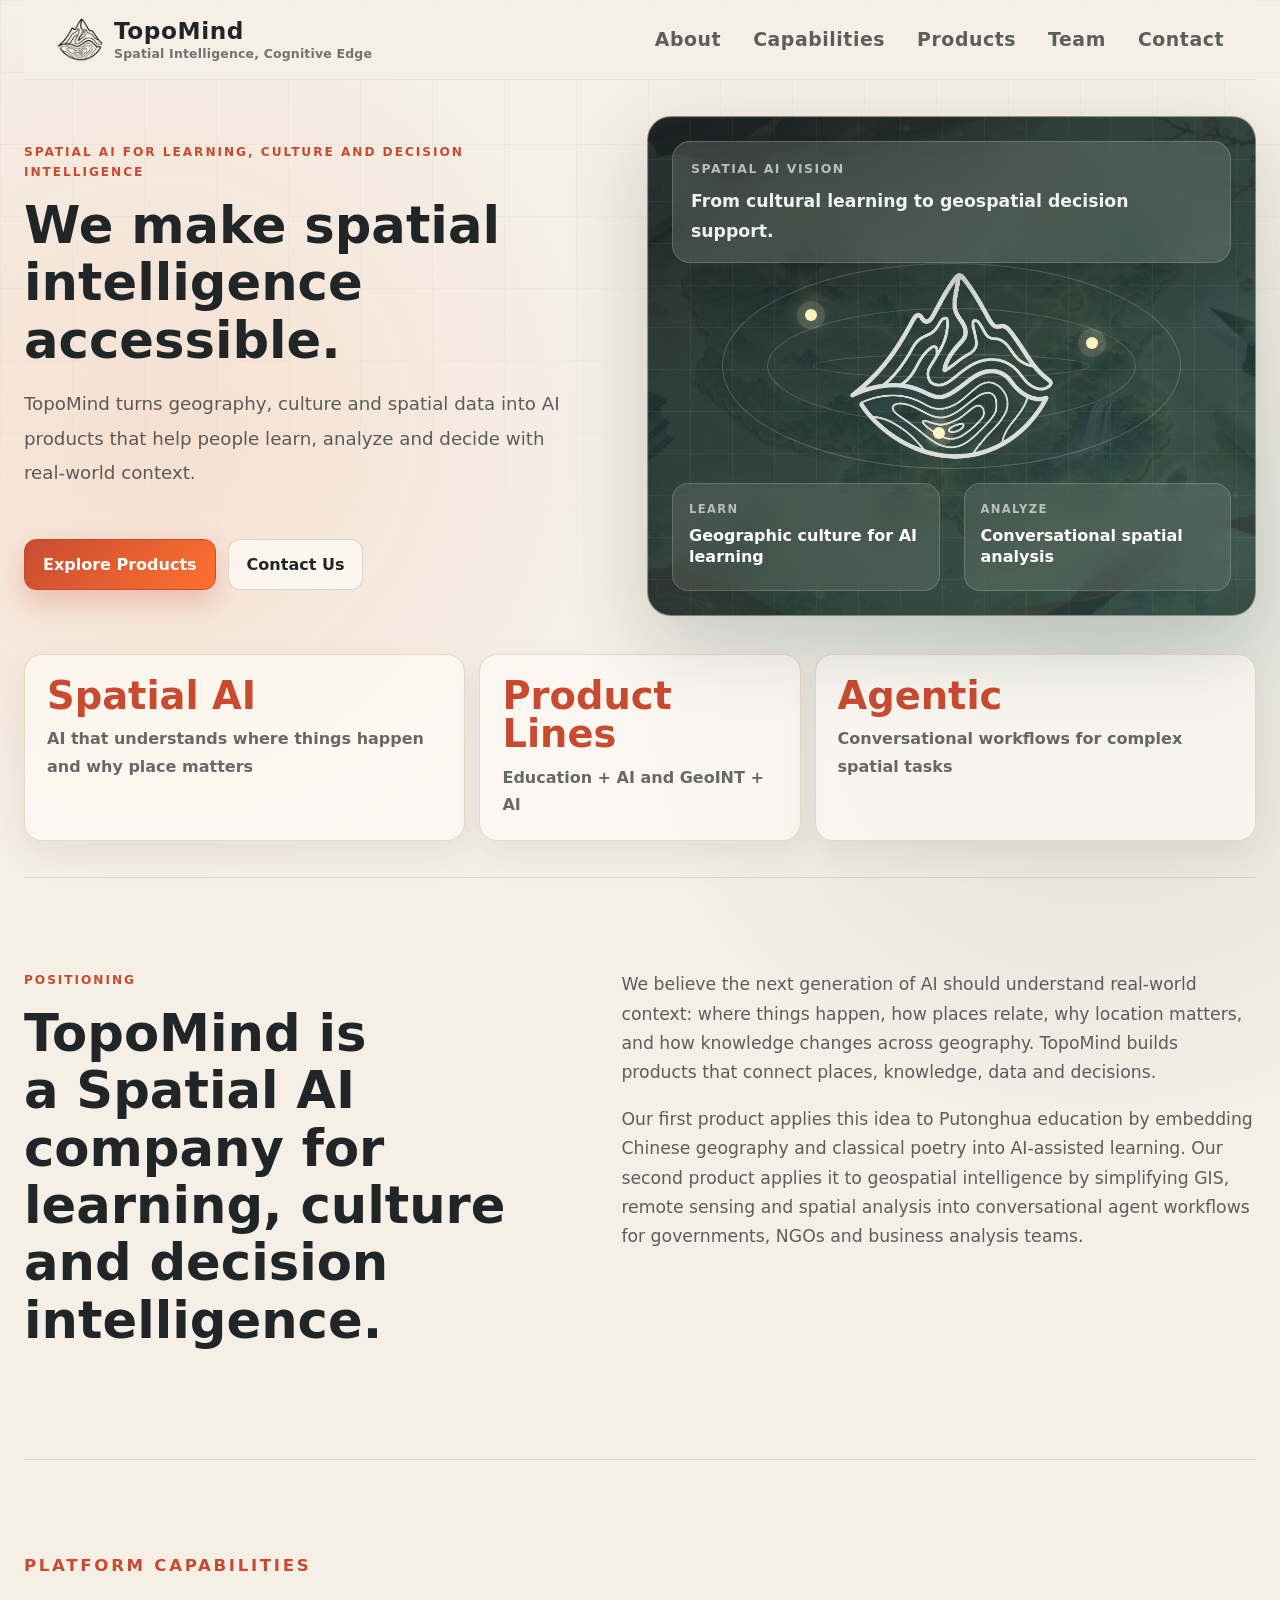
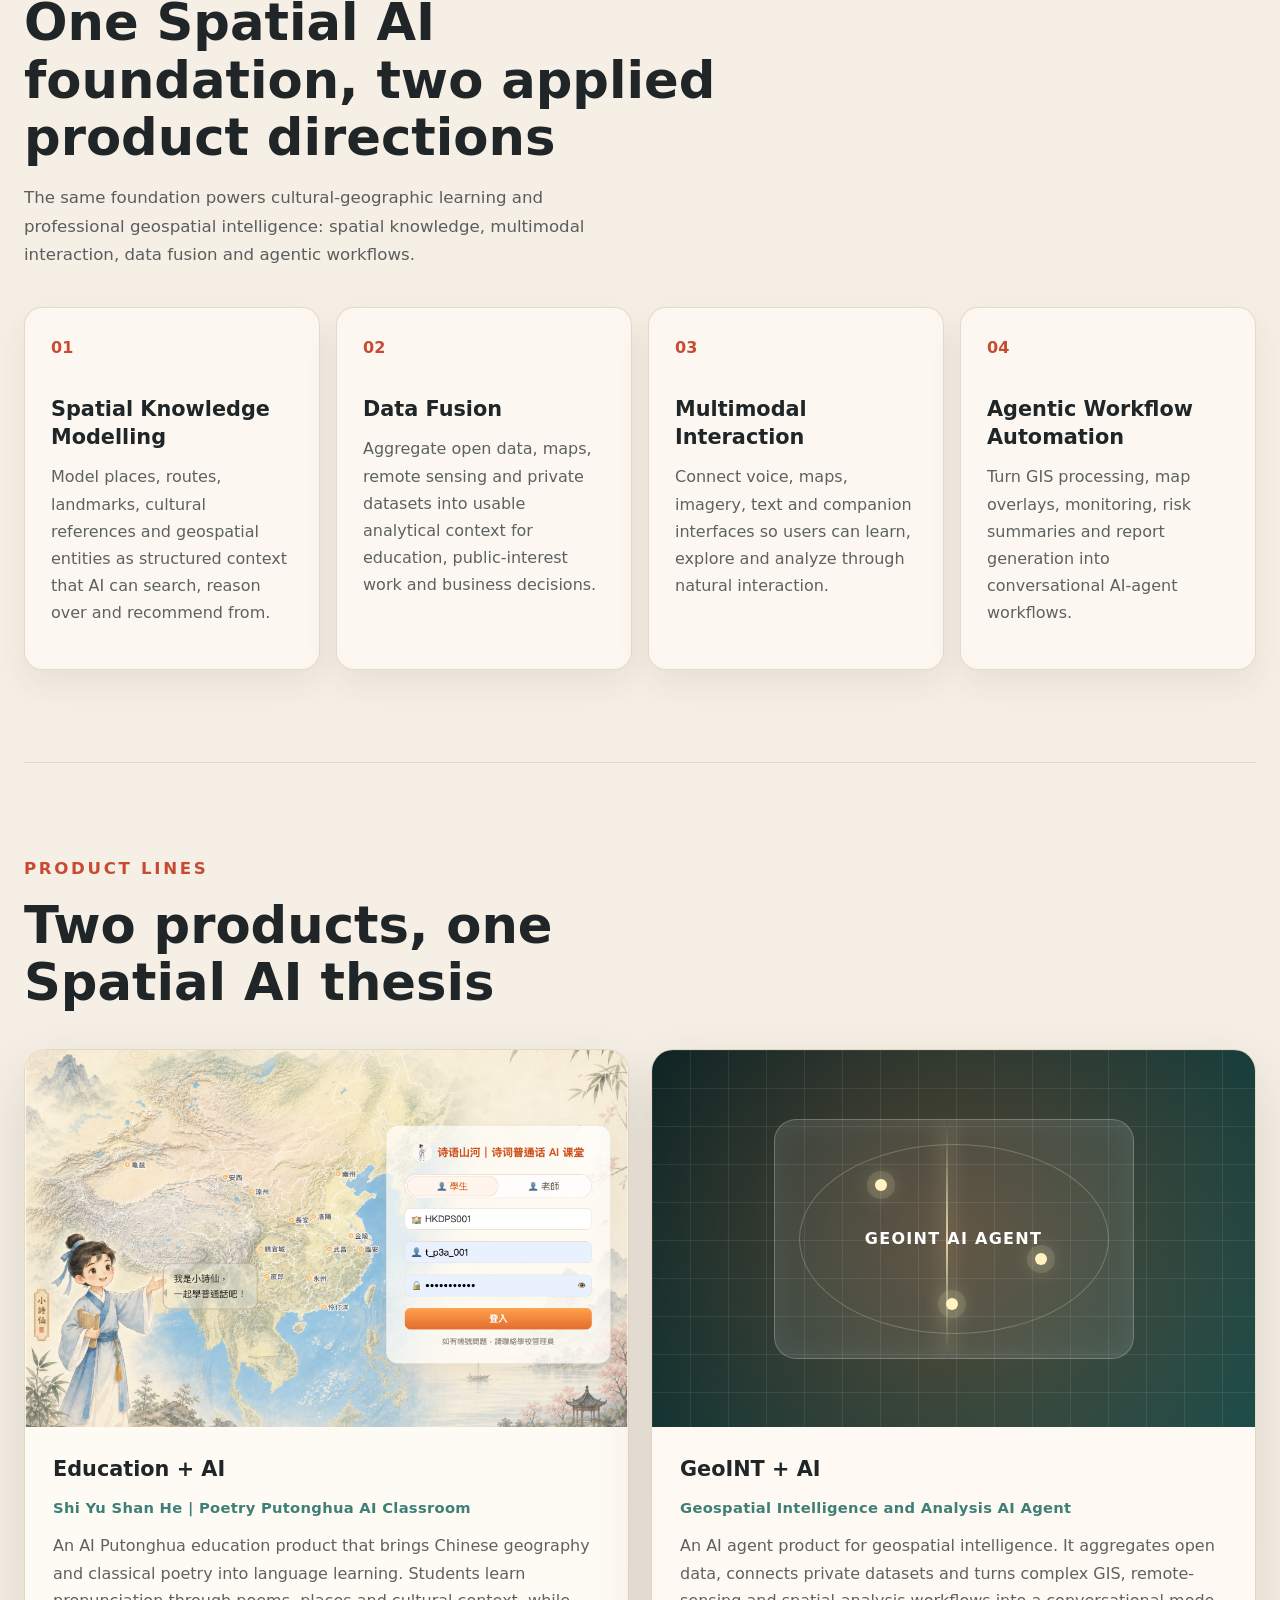
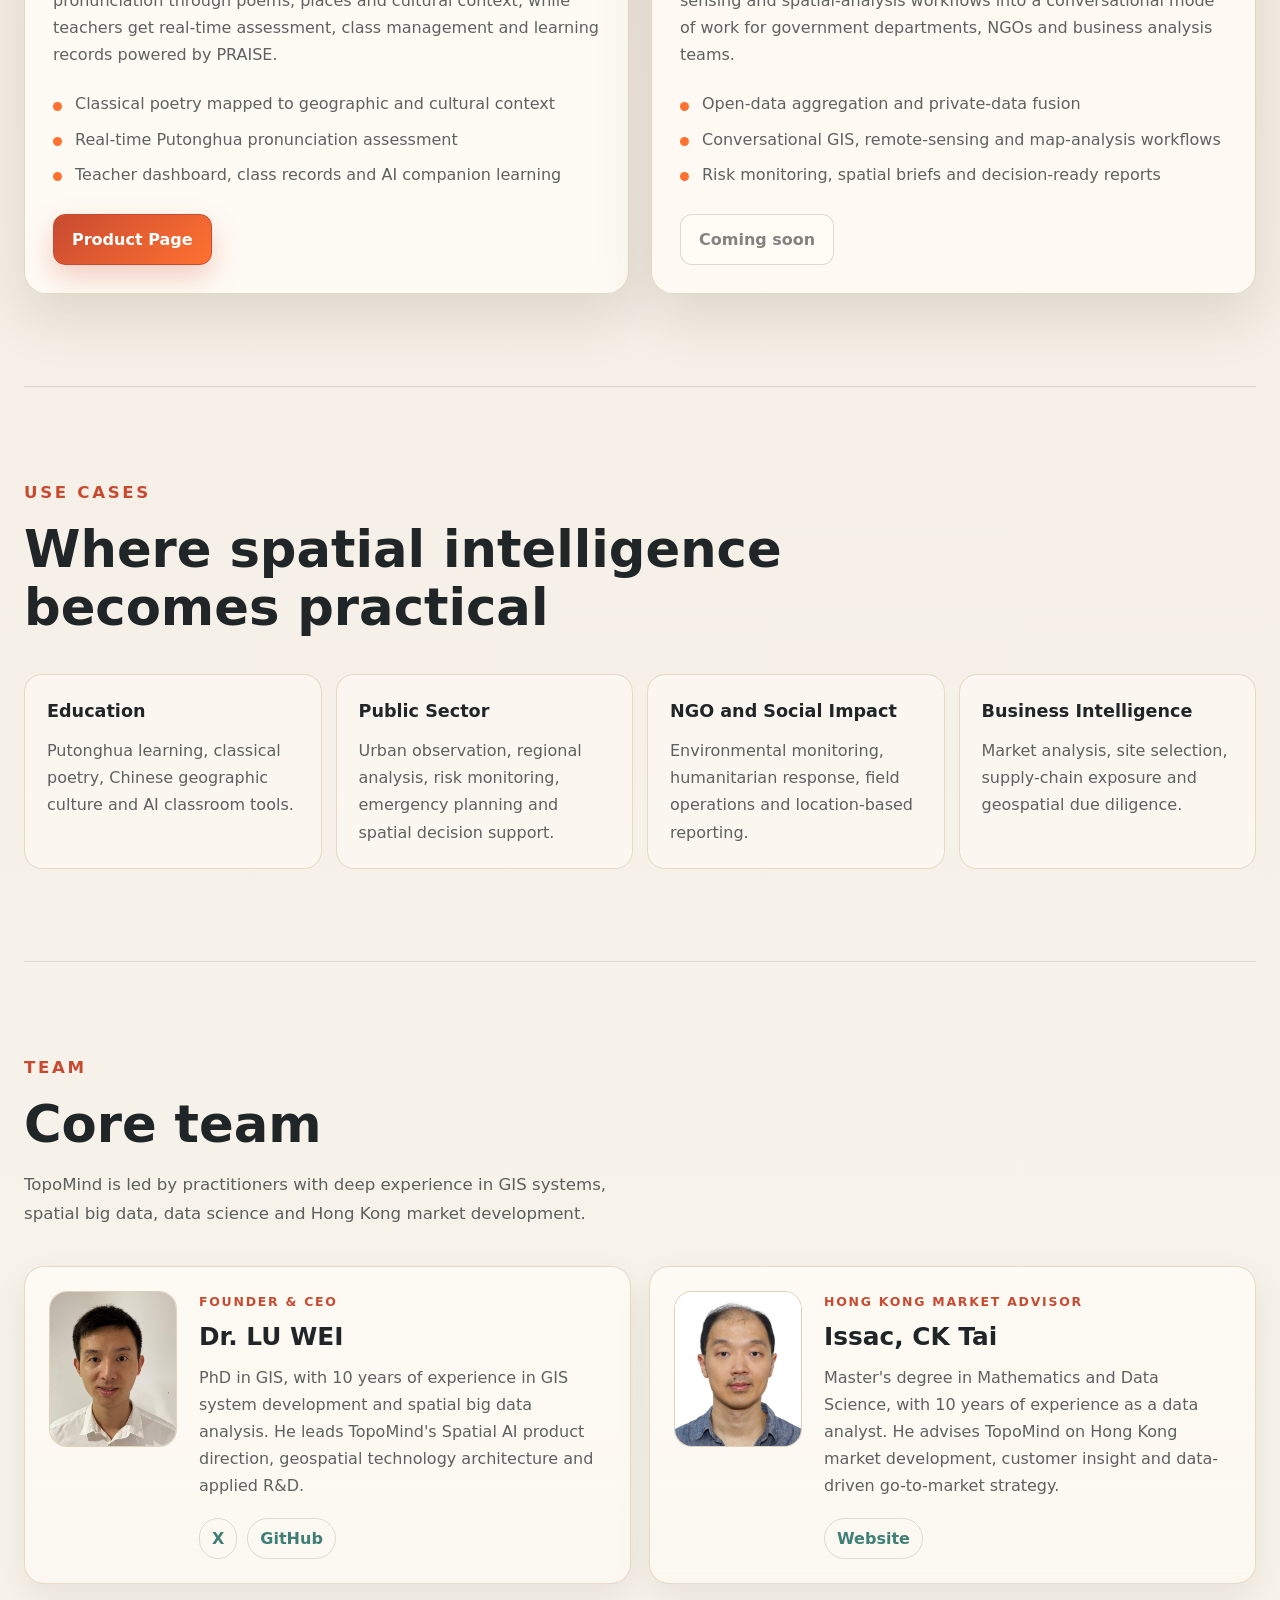
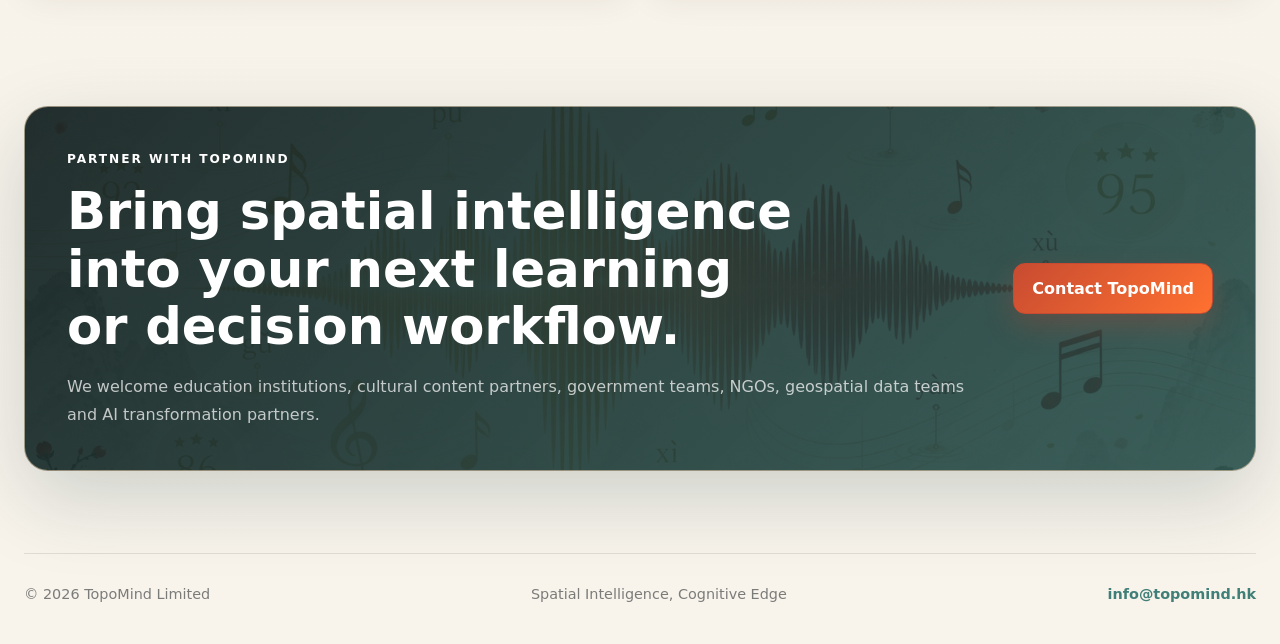
==== index.html @ 19055842 "topomind home page update" ====
<!doctype html>
<html lang="en">
<head>
  <meta charset="UTF-8">
  <meta name="viewport" content="width=device-width, initial-scale=1.0">
  <meta name="description" content="TopoMind builds Spatial AI products that make geography, culture and spatial data accessible for learning, analysis and decision intelligence.">
  <title>TopoMind | Spatial Intelligence, Cognitive Edge</title>
  <link rel="stylesheet" type="text/css" href="assets/css/home.css">
</head>
<body>
  <header class="site-header">
    <a class="brand" href="index.html" aria-label="TopoMind Home">
      <img src="assets/images/topomind-transparent.png" alt="TopoMind" class="brand-mark">
      <span class="brand-text">
        <span class="brand-title">TopoMind</span>
        <span class="brand-subtitle">Spatial Intelligence, Cognitive Edge</span>
      </span>
    </a>
    <nav class="site-nav" aria-label="Primary navigation">
      <a href="#positioning">About</a>
      <a href="#capability">Capabilities</a>
      <a href="#products">Products</a>
      <a href="#team">Team</a>
      <a href="mailto:info@topomind.hk?subject=TopoMind%20Website%20Inquiry">Contact</a>
    </nav>
  </header>

  <main>
    <section class="hero">
      <div class="hero-copy">
        <p class="eyebrow">Spatial AI for Learning, Culture and Decision Intelligence</p>
        <h2>We make spatial intelligence accessible.</h2>
        <p class="hero-lead">
          TopoMind turns geography, culture and spatial data into AI products that help people learn, analyze and decide with real-world context.
        </p>
        <div class="hero-actions">
          <a class="button primary" href="#products">Explore Products</a>
          <a class="button secondary" href="mailto:info@topomind.hk?subject=TopoMind%20Website%20Inquiry">Contact Us</a>
        </div>
      </div>
      <div class="hero-panel" aria-label="TopoMind Spatial AI platform visual">
        <div class="copilot-card">
          <span>Spatial AI Vision</span>
          <p>From cultural learning to geospatial decision support.</p>
        </div>
        <div class="orbit-map">
          <img src="assets/images/topomind-transparent.png" alt="">
          <span class="node node-a"></span>
          <span class="node node-b"></span>
          <span class="node node-c"></span>
        </div>
        <div class="signal-card signal-top">
          <span>Learn</span>
          <strong>Geographic culture for AI learning</strong>
        </div>
        <div class="signal-card signal-bottom">
          <span>Analyze</span>
          <strong>Conversational spatial analysis</strong>
        </div>
      </div>
    </section>

    <section class="metrics" aria-label="TopoMind platform metrics">
      <article>
        <strong>Spatial AI</strong>
        <span>AI that understands where things happen and why place matters</span>
      </article>
      <article>
        <strong>Product Lines</strong>
        <span>Education + AI and GeoINT + AI</span>
      </article>
      <article>
        <strong>Agentic</strong>
        <span>Conversational workflows for complex spatial tasks</span>
      </article>
    </section>

    <section id="positioning" class="section positioning">
      <div>
        <p class="eyebrow">Positioning</p>
        <h2>TopoMind is a Spatial AI company for learning, culture and decision intelligence.</h2>
      </div>
      <div class="positioning-copy">
        <p>
          We believe the next generation of AI should understand real-world context: where things happen, how places relate, why location matters, and how knowledge changes across geography. TopoMind builds products that connect places, knowledge, data and decisions.
        </p>
        <p>
          Our first product applies this idea to Putonghua education by embedding Chinese geography and classical poetry into AI-assisted learning. Our second product applies it to geospatial intelligence by simplifying GIS, remote sensing and spatial analysis into conversational agent workflows for governments, NGOs and business analysis teams.
        </p>
      </div>
    </section>

    <section id="capability" class="section">
      <div class="section-heading">
        <p class="eyebrow">Platform Capabilities</p>
        <h2>One Spatial AI foundation, two applied product directions</h2>
        <p>The same foundation powers cultural-geographic learning and professional geospatial intelligence: spatial knowledge, multimodal interaction, data fusion and agentic workflows.</p>
      </div>
      <div class="capability-grid">
        <article class="capability-card">
          <span>01</span>
          <h3>Spatial Knowledge Modelling</h3>
          <p>Model places, routes, landmarks, cultural references and geospatial entities as structured context that AI can search, reason over and recommend from.</p>
        </article>
        <article class="capability-card">
          <span>02</span>
          <h3>Data Fusion</h3>
          <p>Aggregate open data, maps, remote sensing and private datasets into usable analytical context for education, public-interest work and business decisions.</p>
        </article>
        <article class="capability-card">
          <span>03</span>
          <h3>Multimodal Interaction</h3>
          <p>Connect voice, maps, imagery, text and companion interfaces so users can learn, explore and analyze through natural interaction.</p>
        </article>
        <article class="capability-card">
          <span>04</span>
          <h3>Agentic Workflow Automation</h3>
          <p>Turn GIS processing, map overlays, monitoring, risk summaries and report generation into conversational AI-agent workflows.</p>
        </article>
      </div>
    </section>

    <section id="products" class="section products-section">
      <div class="section-heading">
        <p class="eyebrow">Product Lines</p>
        <h2>Two products, one Spatial AI thesis</h2>
      </div>
      <div class="product-grid">
        <article class="product-card featured">
          <div class="product-media">
            <img src="assets/images/p1.login.png" alt="Poetry map for Shi Yu Shan He">
          </div>
          <div class="product-body">
            <h3>Education + AI</h3>
            <p class="product-name">Shi Yu Shan He | Poetry Putonghua AI Classroom</p>
            <p>
              An AI Putonghua education product that brings Chinese geography and classical poetry into language learning. Students learn pronunciation through poems, places and cultural context, while teachers get real-time assessment, class management and learning records powered by PRAISE.
            </p>
            <ul>
              <li>Classical poetry mapped to geographic and cultural context</li>
              <li>Real-time Putonghua pronunciation assessment</li>
              <li>Teacher dashboard, class records and AI companion learning</li>
            </ul>
            <a class="button primary" href="poemai.html">Product Page</a>
          </div>
        </article>

        <article class="product-card">
          <div class="product-media geo-media">
            <div class="geo-dashboard">
              <span class="scan-line"></span>
              <span class="geo-dot dot-a"></span>
              <span class="geo-dot dot-b"></span>
              <span class="geo-dot dot-c"></span>
              <strong>GeoINT AI Agent</strong>
            </div>
          </div>
          <div class="product-body">
            <h3>GeoINT + AI</h3>
            <p class="product-name">Geospatial Intelligence and Analysis AI Agent</p>
            <p>
              An AI agent product for geospatial intelligence. It aggregates open data, connects private datasets and turns complex GIS, remote-sensing and spatial-analysis workflows into a conversational mode of work for government departments, NGOs and business analysis teams.
            </p>
            <ul>
              <li>Open-data aggregation and private-data fusion</li>
              <li>Conversational GIS, remote-sensing and map-analysis workflows</li>
              <li>Risk monitoring, spatial briefs and decision-ready reports</li>
            </ul>
            <span class="button disabled">Coming soon</span>
          </div>
        </article>
      </div>
    </section>

    <section class="section industries">
      <div class="section-heading">
        <p class="eyebrow">Use Cases</p>
        <h2>Where spatial intelligence becomes practical</h2>
      </div>
      <div class="industry-list">
        <p><strong>Education</strong><span>Putonghua learning, classical poetry, Chinese geographic culture and AI classroom tools.</span></p>
        <p><strong>Public Sector</strong><span>Urban observation, regional analysis, risk monitoring, emergency planning and spatial decision support.</span></p>
        <p><strong>NGO and Social Impact</strong><span>Environmental monitoring, humanitarian response, field operations and location-based reporting.</span></p>
        <p><strong>Business Intelligence</strong><span>Market analysis, site selection, supply-chain exposure and geospatial due diligence.</span></p>
      </div>
    </section>

    <section id="team" class="section team-section">
      <div class="section-heading">
        <p class="eyebrow">Team</p>
        <h2>Core team</h2>
        <p>TopoMind is led by practitioners with deep experience in GIS systems, spatial big data, data science and Hong Kong market development.</p>
      </div>
      <div class="team-grid">
        <article class="team-card">
          <div class="team-photo" aria-label="Photo placeholder">
            <img src="assets/images/luwei.jpg" alt="Dr. LU WEI">
          </div>
          <div class="team-profile">
            <p class="team-role">Founder & CEO</p>
            <h3>Dr. LU WEI</h3>
            <p>PhD in GIS, with 10 years of experience in GIS system development and spatial big data analysis. He leads TopoMind's Spatial AI product direction, geospatial technology architecture and applied R&D.</p>
            <div class="team-links">
              <a href="https://x.com/knowayxyz" aria-label="Dr. LU WEI on X">X</a>
              <a href="https://github.com/luwei14" aria-label="Dr. LU WEI on GitHub">GitHub</a>
            </div>
          </div>
        </article>
        <article class="team-card">
          <div class="team-photo" aria-label="Photo placeholder">
            <img src="assets/images/issac.png" alt="Issac, CK Tai">
          </div>
          <div class="team-profile">
            <p class="team-role">Hong Kong Market Advisor</p>
            <h3>Issac, CK Tai</h3>
            <p>Master's degree in Mathematics and Data Science, with 10 years of experience as a data analyst. He advises TopoMind on Hong Kong market development, customer insight and data-driven go-to-market strategy.</p>
            <div class="team-links">
              <a href="https://issactai0124.github.io/" aria-label="Issac, CK Tai">Website</a>
            </div>
          </div>
        </article>
      </div>
    </section>

    <section id="contact" class="contact-band">
      <div>
        <p class="eyebrow">Partner with TopoMind</p>
        <h2>Bring spatial intelligence into your next learning or decision workflow.</h2>
        <p>We welcome education institutions, cultural content partners, government teams, NGOs, geospatial data teams and AI transformation partners.</p>
      </div>
      <a class="button primary" href="mailto:info@topomind.hk?subject=TopoMind%20Website%20Inquiry">Contact TopoMind</a>
    </section>
  </main>

  <footer class="site-footer">
    <span>&copy; 2026 TopoMind Limited</span>
    <span>Spatial Intelligence, Cognitive Edge</span>
    <a href="mailto:info@topomind.hk?subject=TopoMind%20Website%20Inquiry">info@topomind.hk</a>
  </footer>
</body>
</html>
---- assets/css/home.css ----
:root {
  --paper: #f5efe6;
  --ink: #202528;
  --muted: #657173;
  --line: rgba(40, 50, 48, 0.12);
  --card: rgba(255, 252, 246, 0.84);
  --white: #fffdf8;
  --vermilion: #c84b31;
  --orange: #ff7130;
  --teal: #3f7f77;
  --bamboo: #d6c0a3;
  --dark: #152323;
  --shadow: 0 22px 58px rgba(66, 51, 31, 0.14);
  --tech-shadow: 0 28px 80px rgba(18, 50, 48, 0.18);
}

* {
  box-sizing: border-box;
}

html {
  scroll-behavior: smooth;
}

body {
  margin: 0;
  min-height: 100vh;
  background:
    radial-gradient(circle at 12% 8%, rgba(255, 113, 48, 0.12), transparent 28rem),
    radial-gradient(circle at 86% 12%, rgba(63, 127, 119, 0.14), transparent 30rem),
    linear-gradient(180deg, rgba(245, 239, 230, 0.96), rgba(245, 239, 230, 1) 56%, #f8f4ec),
    var(--paper);
  color: var(--ink);
  font-family: system-ui, -apple-system, "PingFang TC", "Microsoft JhengHei", "Segoe UI", Helvetica, Arial, sans-serif;
  font-size: 16px;
  line-height: 1.7;
  -webkit-font-smoothing: antialiased;
}

body::before {
  content: "";
  position: fixed;
  inset: 0;
  z-index: -1;
  pointer-events: none;
  background:
    linear-gradient(rgba(63, 127, 119, 0.055) 1px, transparent 1px),
    linear-gradient(90deg, rgba(63, 127, 119, 0.055) 1px, transparent 1px);
  background-size: 72px 72px;
  mask-image: linear-gradient(to bottom, #000, transparent 72%);
}

a {
  color: inherit;
  text-decoration: none;
}

img {
  display: block;
  max-width: 100%;
  height: auto;
}

.site-header,
main,
.site-footer {
  width: min(80rem, calc(100% - 3rem));
  margin: 0 auto;
}

.site-header {
  position: fixed;
  top: 0;
  left: 50%;
  right: auto;
  transform: translateX(-50%);
  z-index: 50;
  display: flex;
  align-items: center;
  justify-content: space-between;
  gap: 2rem;
  height: 5rem;
  padding: 0 2rem;
  border-bottom: 1px solid rgba(214, 192, 163, 0.3);
  background: rgba(245, 239, 230, 0.86);
  backdrop-filter: blur(16px) saturate(140%);
  -webkit-backdrop-filter: blur(16px) saturate(140%);
}

.brand {
  display: flex;
  align-items: center;
  gap: 0.625rem;
  min-width: 18rem;
}

.brand-mark {
  width: 3rem;
  height: 3rem;
  border-radius: 0;
  background: transparent;
  object-fit: contain;
}

.brand-text {
  display: flex;
  flex-direction: column;
  align-items: flex-start;
  gap: 0.125rem;
  line-height: 1.15;
}

.brand-title {
  color: var(--ink);
  font-size: 1.45rem;
  font-weight: 800;
  letter-spacing: 0.025em;
}

.brand-subtitle {
  color: rgba(32, 37, 40, 0.62);
  font-size: 0.78rem;
  font-weight: 650;
  letter-spacing: 0.015em;
  white-space: nowrap;
}

.site-nav {
  display: flex;
  align-items: center;
  justify-content: flex-end;
  gap: 2rem;
  color: rgba(32, 37, 40, 0.72);
  font-size: 1.18rem;
  font-weight: 600;
  letter-spacing: 0.03em;
}

.site-nav a {
  position: relative;
  padding: 0;
  border-radius: 0;
  white-space: nowrap;
  transition: background-color 0.2s ease, color 0.2s ease;
}

.site-nav a:hover {
  background: transparent;
  color: var(--vermilion);
}

.hero {
  display: grid;
  grid-template-columns: minmax(0, 0.95fr) minmax(380px, 1.05fr);
  gap: clamp(32px, 6vw, 72px);
  align-items: center;
  min-height: 650px;
  padding: 116px 0 56px;
}

.eyebrow {
  margin: 0 0 14px;
  color: var(--vermilion);
  font-size: 0.76rem;
  font-weight: 850;
  letter-spacing: 0.16em;
  text-transform: uppercase;
}

h1,
h2,
h3,
p {
  margin-top: 0;
}

h1,
h2 {
  line-height: 1.12;
  letter-spacing: 0;
}

h1 {
  margin-bottom: 24px;
  font-size: clamp(3rem, 6.2vw, 5.9rem);
  font-weight: 900;
  text-wrap: balance;
}

h2 {
  margin-bottom: 18px;
  font-size: clamp(2rem, 4vw, 3.55rem);
  font-weight: 850;
  text-wrap: balance;
}

h3 {
  margin-bottom: 12px;
  font-size: 1.3rem;
  line-height: 1.35;
}

p {
  color: rgba(32, 37, 40, 0.72);
}

.hero-lead {
  max-width: 620px;
  font-size: 1.14rem;
  line-height: 1.9;
}

.hero-actions,
.button {
  display: inline-flex;
  align-items: center;
}

.hero-actions {
  flex-wrap: wrap;
  gap: 12px;
  margin-top: 30px;
}

.button {
  justify-content: center;
  min-height: 46px;
  padding: 11px 18px;
  border: 1px solid rgba(32, 37, 40, 0.16);
  border-radius: 12px;
  font-weight: 750;
  transition: transform 0.2s ease, background-color 0.2s ease, color 0.2s ease, border-color 0.2s ease;
}

.button.primary {
  border-color: var(--vermilion);
  background: linear-gradient(135deg, var(--vermilion), var(--orange));
  color: #fff;
  box-shadow: 0 12px 28px rgba(200, 75, 49, 0.26);
}

.button.secondary {
  background: rgba(255, 252, 246, 0.7);
  color: var(--ink);
}

.button:hover {
  transform: translateY(-2px);
}

.button.disabled {
  color: rgba(32, 37, 40, 0.56);
  background: rgba(255, 252, 246, 0.58);
  cursor: default;
}

.button.disabled:hover {
  transform: none;
}

.button:disabled {
  opacity: 0.68;
  cursor: not-allowed;
  transform: none;
}

.hero-panel {
  position: relative;
  min-height: 500px;
  overflow: hidden;
  border: 1px solid rgba(214, 192, 163, 0.58);
  border-radius: 24px;
  background:
    linear-gradient(140deg, rgba(21, 35, 35, 0.92), rgba(30, 67, 64, 0.84)),
    url("../images/map-illustration.jpg") center / cover;
  box-shadow: var(--tech-shadow);
}

.hero-panel::before {
  content: "";
  position: absolute;
  inset: 0;
  background:
    linear-gradient(rgba(255, 255, 255, 0.07) 1px, transparent 1px),
    linear-gradient(90deg, rgba(255, 255, 255, 0.07) 1px, transparent 1px);
  background-size: 42px 42px;
  opacity: 0.7;
}

.copilot-card {
  position: absolute;
  z-index: 3;
  left: 24px;
  right: 24px;
  top: 24px;
  padding: 16px 18px;
  border: 1px solid rgba(255, 252, 246, 0.18);
  border-radius: 18px;
  background: rgba(255, 252, 246, 0.12);
  color: #fff;
  backdrop-filter: blur(18px);
  box-shadow: 0 16px 46px rgba(0, 0, 0, 0.16);
}

.copilot-card span {
  display: block;
  color: rgba(255, 255, 255, 0.64);
  font-size: 0.78rem;
  font-weight: 850;
  letter-spacing: 0.12em;
  text-transform: uppercase;
}

.copilot-card p {
  margin: 8px 0 0;
  color: rgba(255, 255, 255, 0.92);
  font-size: 1.08rem;
  font-weight: 700;
}

.orbit-map {
  position: absolute;
  inset: 146px 74px 146px;
  display: grid;
  place-items: center;
  border: 1px solid rgba(255, 252, 246, 0.2);
  border-radius: 50%;
}

.orbit-map::before,
.orbit-map::after {
  content: "";
  position: absolute;
  border: 1px solid rgba(255, 252, 246, 0.18);
  border-radius: 50%;
}

.orbit-map::before {
  inset: 44px;
}

.orbit-map::after {
  inset: 90px;
}

.orbit-map img {
  width: min(230px, 48%);
  border-radius: 34%;
  object-fit: contain;
  filter: invert(1);
  opacity: 0.82;
  mix-blend-mode: screen;
}

.node,
.geo-dot {
  position: absolute;
  width: 12px;
  height: 12px;
  border-radius: 50%;
  background: #fff3c2;
  box-shadow: 0 0 0 8px rgba(255, 243, 194, 0.12), 0 0 22px rgba(255, 243, 194, 0.82);
}

.node-a {
  top: 22%;
  left: 18%;
}

.node-b {
  right: 18%;
  top: 36%;
}

.node-c {
  left: 46%;
  bottom: 14%;
}

.signal-card {
  position: absolute;
  z-index: 2;
  width: calc((100% - 72px) / 2);
  min-height: 108px;
  padding: 16px;
  border: 1px solid rgba(255, 252, 246, 0.18);
  border-radius: 16px;
  background: rgba(255, 252, 246, 0.1);
  color: #fff;
  backdrop-filter: blur(16px);
}

.signal-card span {
  display: block;
  color: rgba(255, 255, 255, 0.62);
  font-size: 0.72rem;
  font-weight: 850;
  letter-spacing: 0.12em;
  text-transform: uppercase;
}

.signal-card strong {
  display: block;
  margin-top: 5px;
  font-size: 1rem;
  line-height: 1.35;
}

.signal-top {
  top: auto;
  bottom: 24px;
  left: 24px;
  right: auto;
}

.signal-bottom {
  bottom: 24px;
  left: auto;
  right: 24px;
}

.metrics {
  display: grid;
  grid-template-columns: 1.1fr 0.8fr 1.1fr;
  gap: 14px;
  margin: -18px 0 36px;
}

.metrics article {
  min-height: 128px;
  padding: 22px;
  border: 1px solid rgba(214, 192, 163, 0.56);
  border-radius: 18px;
  background: rgba(255, 252, 246, 0.66);
  box-shadow: 0 14px 34px rgba(66, 51, 31, 0.08);
}

.metrics strong {
  display: block;
  margin-bottom: 10px;
  color: var(--vermilion);
  font-size: clamp(1.55rem, 3vw, 2.45rem);
  line-height: 1;
}

.metrics span {
  display: block;
  color: rgba(32, 37, 40, 0.68);
  font-weight: 650;
}

.section {
  padding: 92px 0;
  border-top: 1px solid var(--line);
}

.positioning {
  display: grid;
  grid-template-columns: minmax(260px, 0.85fr) minmax(0, 1fr);
  gap: 58px;
}

.positioning-copy {
  font-size: 1.08rem;
}

.section-heading {
  max-width: 760px;
  margin-bottom: 38px;
}

.section-heading p {
  max-width: 620px;
  font-size: 1.04rem;
}

.capability-grid {
  display: grid;
  grid-template-columns: repeat(4, 1fr);
  gap: 16px;
}

.capability-card {
  min-height: 270px;
  padding: 26px;
  border: 1px solid rgba(214, 192, 163, 0.56);
  border-radius: 18px;
  background: rgba(255, 252, 246, 0.68);
  box-shadow: 0 14px 34px rgba(66, 51, 31, 0.08);
}

.capability-card span {
  display: inline-flex;
  margin-bottom: 34px;
  color: var(--vermilion);
  font-weight: 900;
}

.product-grid {
  display: grid;
  grid-template-columns: repeat(2, minmax(0, 1fr));
  gap: 22px;
}

.product-card {
  overflow: hidden;
  border: 1px solid rgba(214, 192, 163, 0.62);
  border-radius: 22px;
  background: var(--card);
  box-shadow: var(--shadow);
}

.product-card.featured {
  background: rgba(255, 252, 246, 0.9);
}

.product-media {
  aspect-ratio: 16 / 10;
  overflow: hidden;
  background: var(--dark);
}

.product-media img {
  width: 100%;
  height: 100%;
  object-fit: cover;
}

.geo-media {
  position: relative;
  display: grid;
  place-items: center;
  background:
    linear-gradient(rgba(255, 255, 255, 0.08) 1px, transparent 1px),
    linear-gradient(90deg, rgba(255, 255, 255, 0.08) 1px, transparent 1px),
    radial-gradient(circle at 50% 50%, rgba(255, 113, 48, 0.28), transparent 22rem),
    linear-gradient(135deg, #0e2424, #1d4d49);
  background-size: 38px 38px, 38px 38px, auto, auto;
}

.geo-dashboard {
  position: relative;
  width: min(360px, 72%);
  aspect-ratio: 1.5;
  border: 1px solid rgba(255, 255, 255, 0.26);
  border-radius: 22px;
  background: rgba(255, 255, 255, 0.08);
  box-shadow: inset 0 0 34px rgba(255, 255, 255, 0.08);
  display: grid;
  place-items: center;
  color: #fff;
  overflow: hidden;
}

.geo-dashboard::before {
  content: "";
  position: absolute;
  inset: 24px;
  border: 1px solid rgba(255, 243, 194, 0.24);
  border-radius: 50%;
}

.scan-line {
  position: absolute;
  inset: 0 auto 0 48%;
  width: 2px;
  background: linear-gradient(transparent, rgba(255, 243, 194, 0.8), transparent);
  box-shadow: 0 0 20px rgba(255, 243, 194, 0.85);
}

.geo-dashboard strong {
  position: relative;
  z-index: 1;
  letter-spacing: 0.08em;
  text-transform: uppercase;
}

.dot-a {
  top: 25%;
  left: 28%;
}

.dot-b {
  top: 56%;
  right: 24%;
}

.dot-c {
  bottom: 20%;
  left: 48%;
}

.product-body {
  padding: 28px;
}

.product-name {
  margin-bottom: 12px;
  color: var(--teal);
  font-size: 0.92rem;
  font-weight: 850;
  letter-spacing: 0.02em;
}

.product-body ul {
  display: grid;
  gap: 8px;
  margin: 22px 0 26px;
  padding: 0;
  list-style: none;
}

.product-body li {
  position: relative;
  padding-left: 22px;
  color: rgba(32, 37, 40, 0.72);
}

.product-body li::before {
  content: "";
  position: absolute;
  left: 0;
  top: 0.72em;
  width: 9px;
  height: 9px;
  border-radius: 50%;
  background: var(--orange);
}

.industry-list {
  display: grid;
  grid-template-columns: repeat(4, 1fr);
  gap: 14px;
}

.industry-list p {
  margin: 0;
  min-height: 160px;
  padding: 22px;
  border: 1px solid rgba(214, 192, 163, 0.56);
  border-radius: 18px;
  background: rgba(255, 252, 246, 0.58);
}

.industry-list strong {
  display: block;
  margin-bottom: 10px;
  color: var(--ink);
  font-size: 1.1rem;
}

.team-section {
  position: relative;
}

.team-grid {
  display: grid;
  grid-template-columns: repeat(2, minmax(0, 1fr));
  gap: 18px;
}

.team-card {
  display: grid;
  grid-template-columns: 128px minmax(0, 1fr);
  gap: 22px;
  min-height: 280px;
  padding: 24px;
  border: 1px solid rgba(214, 192, 163, 0.56);
  border-radius: 20px;
  background:
    linear-gradient(180deg, rgba(255, 252, 246, 0.8), rgba(255, 252, 246, 0.58));
  box-shadow: 0 14px 34px rgba(66, 51, 31, 0.08);
}

.team-photo {
  display: grid;
  place-items: center;
  width: 128px;
  height: 156px;
  overflow: hidden;
  border: 1px solid rgba(214, 192, 163, 0.72);
  border-radius: 18px;
  background:
    linear-gradient(rgba(255, 252, 246, 0.42), rgba(255, 252, 246, 0.82)),
    radial-gradient(circle at 50% 34%, rgba(63, 127, 119, 0.18), transparent 4rem),
    rgba(255, 252, 246, 0.62);
}

.team-photo img {
  width: 100%;
  height: 100%;
  object-fit: cover;
}

.team-photo span {
  color: var(--teal);
  font-size: 0.78rem;
  font-weight: 900;
  letter-spacing: 0.14em;
  text-transform: uppercase;
}

.team-profile h3 {
  margin-bottom: 10px;
  font-size: 1.55rem;
}

.team-role {
  margin-bottom: 8px;
  color: var(--vermilion);
  font-size: 0.78rem;
  font-weight: 850;
  letter-spacing: 0.14em;
  text-transform: uppercase;
}

.team-links {
  display: flex;
  flex-wrap: wrap;
  gap: 10px;
  margin-top: 18px;
}

.team-links a {
  display: inline-flex;
  align-items: center;
  justify-content: center;
  min-height: 34px;
  padding: 6px 12px;
  border: 1px solid rgba(32, 37, 40, 0.14);
  border-radius: 999px;
  color: var(--teal);
  font-weight: 800;
}

.team-links a:hover {
  border-color: var(--vermilion);
  color: var(--vermilion);
}

.contact-band {
  display: grid;
  grid-template-columns: minmax(0, 1fr) auto;
  gap: 28px;
  align-items: center;
  margin: 30px 0 82px;
  padding: 42px;
  border: 1px solid rgba(214, 192, 163, 0.64);
  border-radius: 24px;
  background:
    linear-gradient(135deg, rgba(21, 35, 35, 0.94), rgba(34, 76, 72, 0.88)),
    url("../images/feature-ai.jpg") center / cover;
  color: #fff;
  box-shadow: var(--tech-shadow);
}

.contact-band p,
.contact-band h2 {
  color: #fff;
}

.contact-band p:not(.eyebrow) {
  margin-bottom: 0;
  color: rgba(255, 255, 255, 0.72);
}

.site-footer {
  display: flex;
  align-items: center;
  justify-content: space-between;
  gap: 18px;
  padding: 28px 0 38px;
  border-top: 1px solid var(--line);
  color: rgba(32, 37, 40, 0.58);
  font-size: 0.9rem;
}

.site-footer a {
  color: var(--teal);
  font-weight: 750;
}

@media (max-width: 1060px) {
  .hero,
  .positioning,
  .contact-band {
    grid-template-columns: 1fr;
  }

  .hero {
    min-height: 0;
    padding-top: 58px;
  }

  .capability-grid,
  .industry-list,
  .team-grid,
  .metrics {
    grid-template-columns: repeat(2, 1fr);
  }
}

@media (max-width: 760px) {
  .site-header,
  main,
  .site-footer {
    width: min(100% - 24px, 1180px);
  }

  .site-header {
    position: static;
    transform: none;
    align-items: flex-start;
    flex-direction: column;
    height: auto;
    margin-top: 0.75rem;
    padding: 0.9rem 1rem;
    border: 1px solid rgba(214, 192, 163, 0.42);
    border-radius: 1rem;
  }

  .brand {
    min-width: 0;
  }

  .brand-mark {
    width: 2.5rem;
    height: 2.5rem;
  }

  .brand-title {
    font-size: 1.28rem;
  }

  .brand-subtitle {
    max-width: 16rem;
    overflow: hidden;
    text-overflow: ellipsis;
  }

  .site-nav {
    width: 100%;
    justify-content: flex-start;
    overflow-x: auto;
    padding-bottom: 2px;
    font-size: 1rem;
    gap: 1.25rem;
  }

  h1 {
    font-size: clamp(2.35rem, 13vw, 4rem);
  }

  h2 {
    font-size: clamp(1.85rem, 9vw, 2.8rem);
  }

  .hero-panel {
    min-height: 420px;
  }

  .copilot-card {
    left: 18px;
    right: 18px;
    top: 18px;
  }

  .copilot-card p {
    font-size: 0.98rem;
  }

  .orbit-map {
    inset: 132px 28px 138px;
  }

  .signal-card {
    width: calc((100% - 54px) / 2);
    min-height: 96px;
    padding: 14px;
  }

  .signal-top {
    top: auto;
    bottom: 18px;
    left: 18px;
    right: auto;
  }

  .signal-bottom {
    left: auto;
    right: 18px;
    bottom: 18px;
  }

  .section {
    padding: 64px 0;
  }

  .capability-grid,
  .product-grid,
  .industry-list,
  .team-grid,
  .metrics {
    grid-template-columns: 1fr;
  }

  .team-card {
    grid-template-columns: 1fr;
  }

  .capability-card,
  .industry-list p {
    min-height: auto;
  }

  .contact-band {
    padding: 28px;
  }

  .site-footer {
    align-items: flex-start;
    flex-direction: column;
  }
}
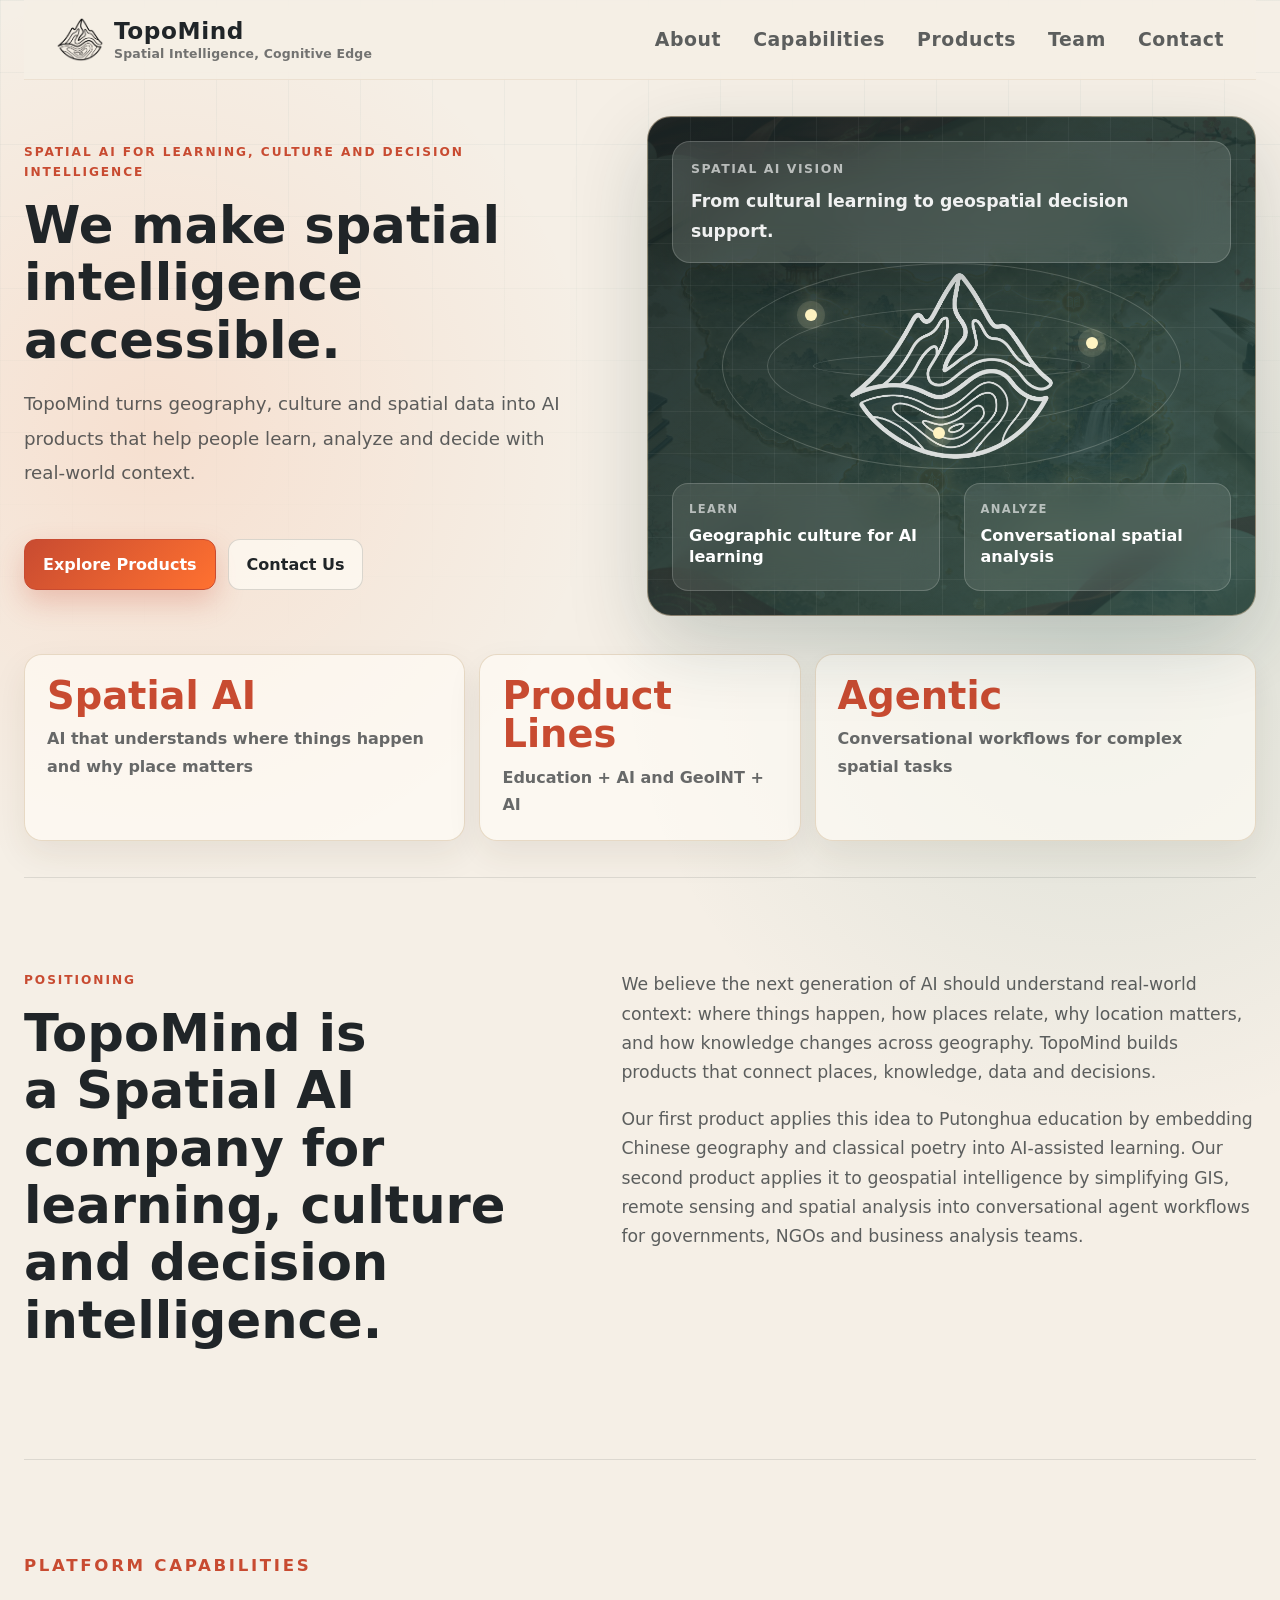
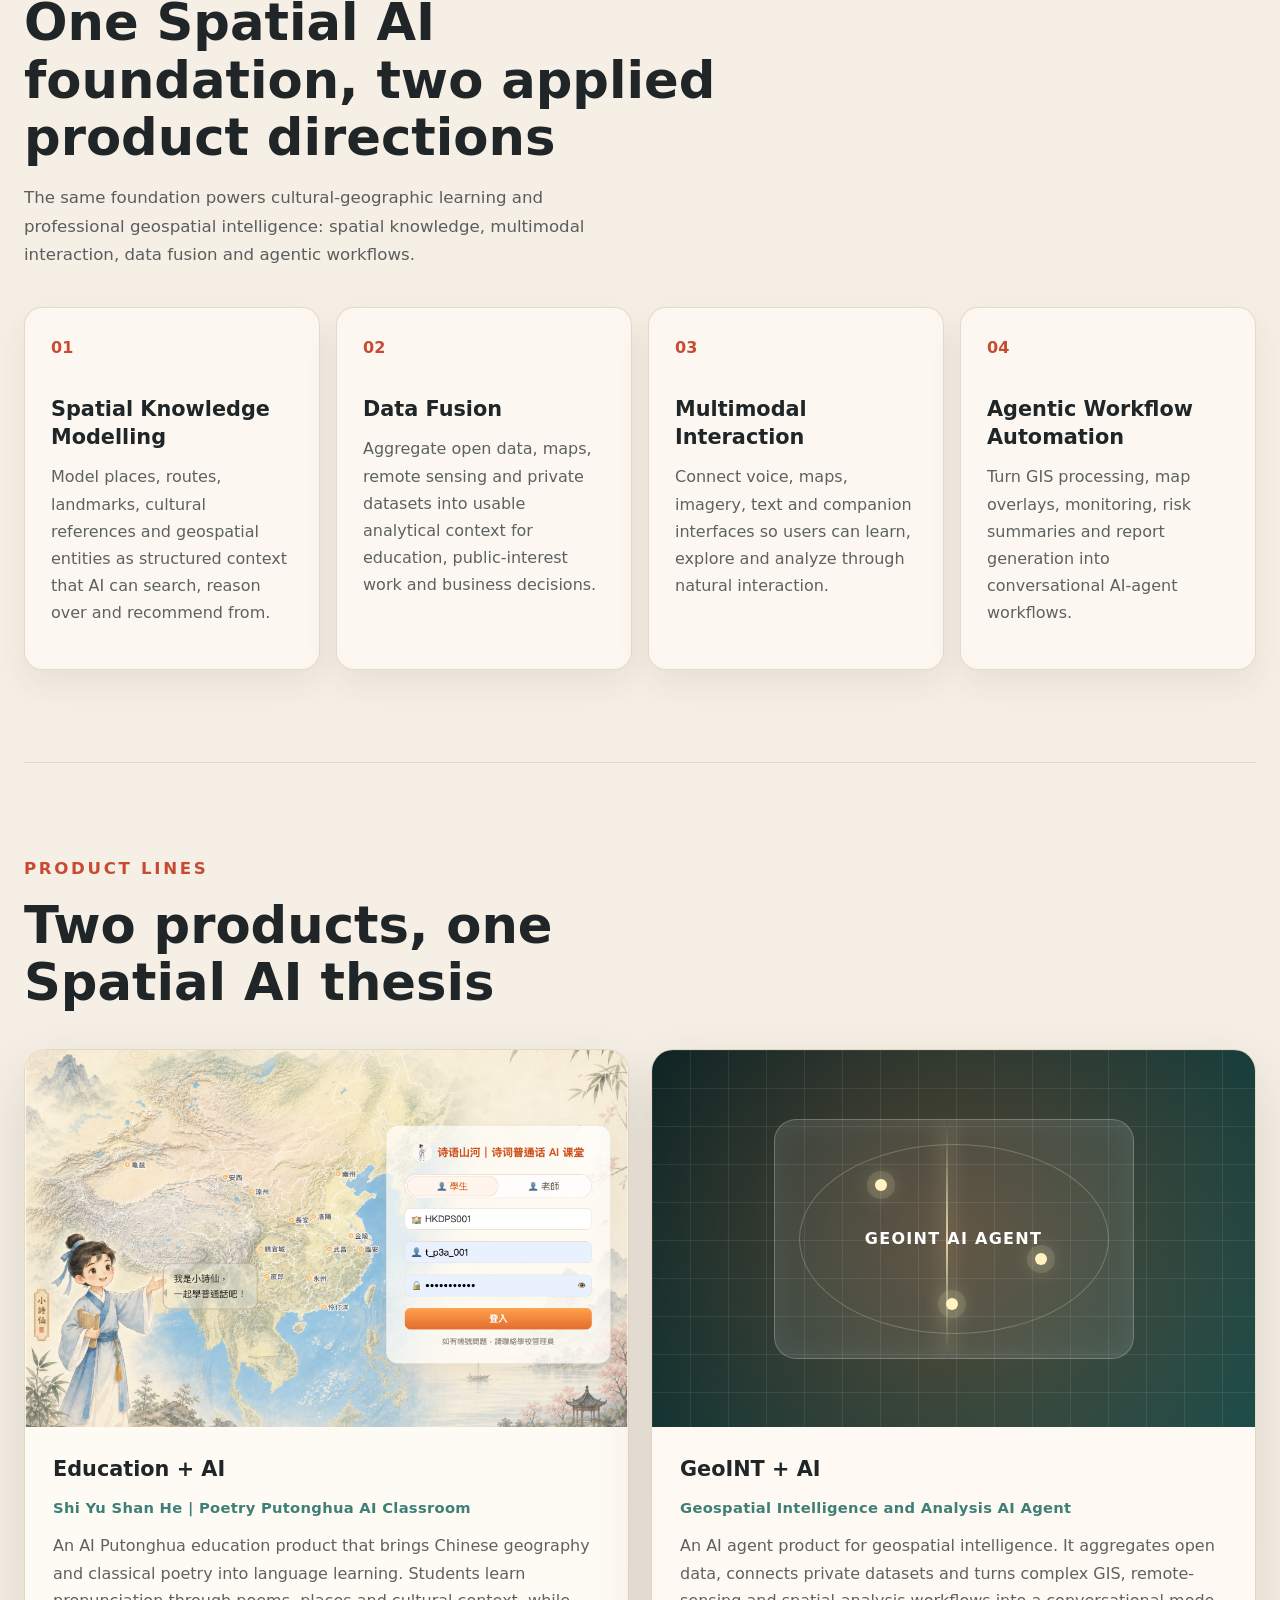
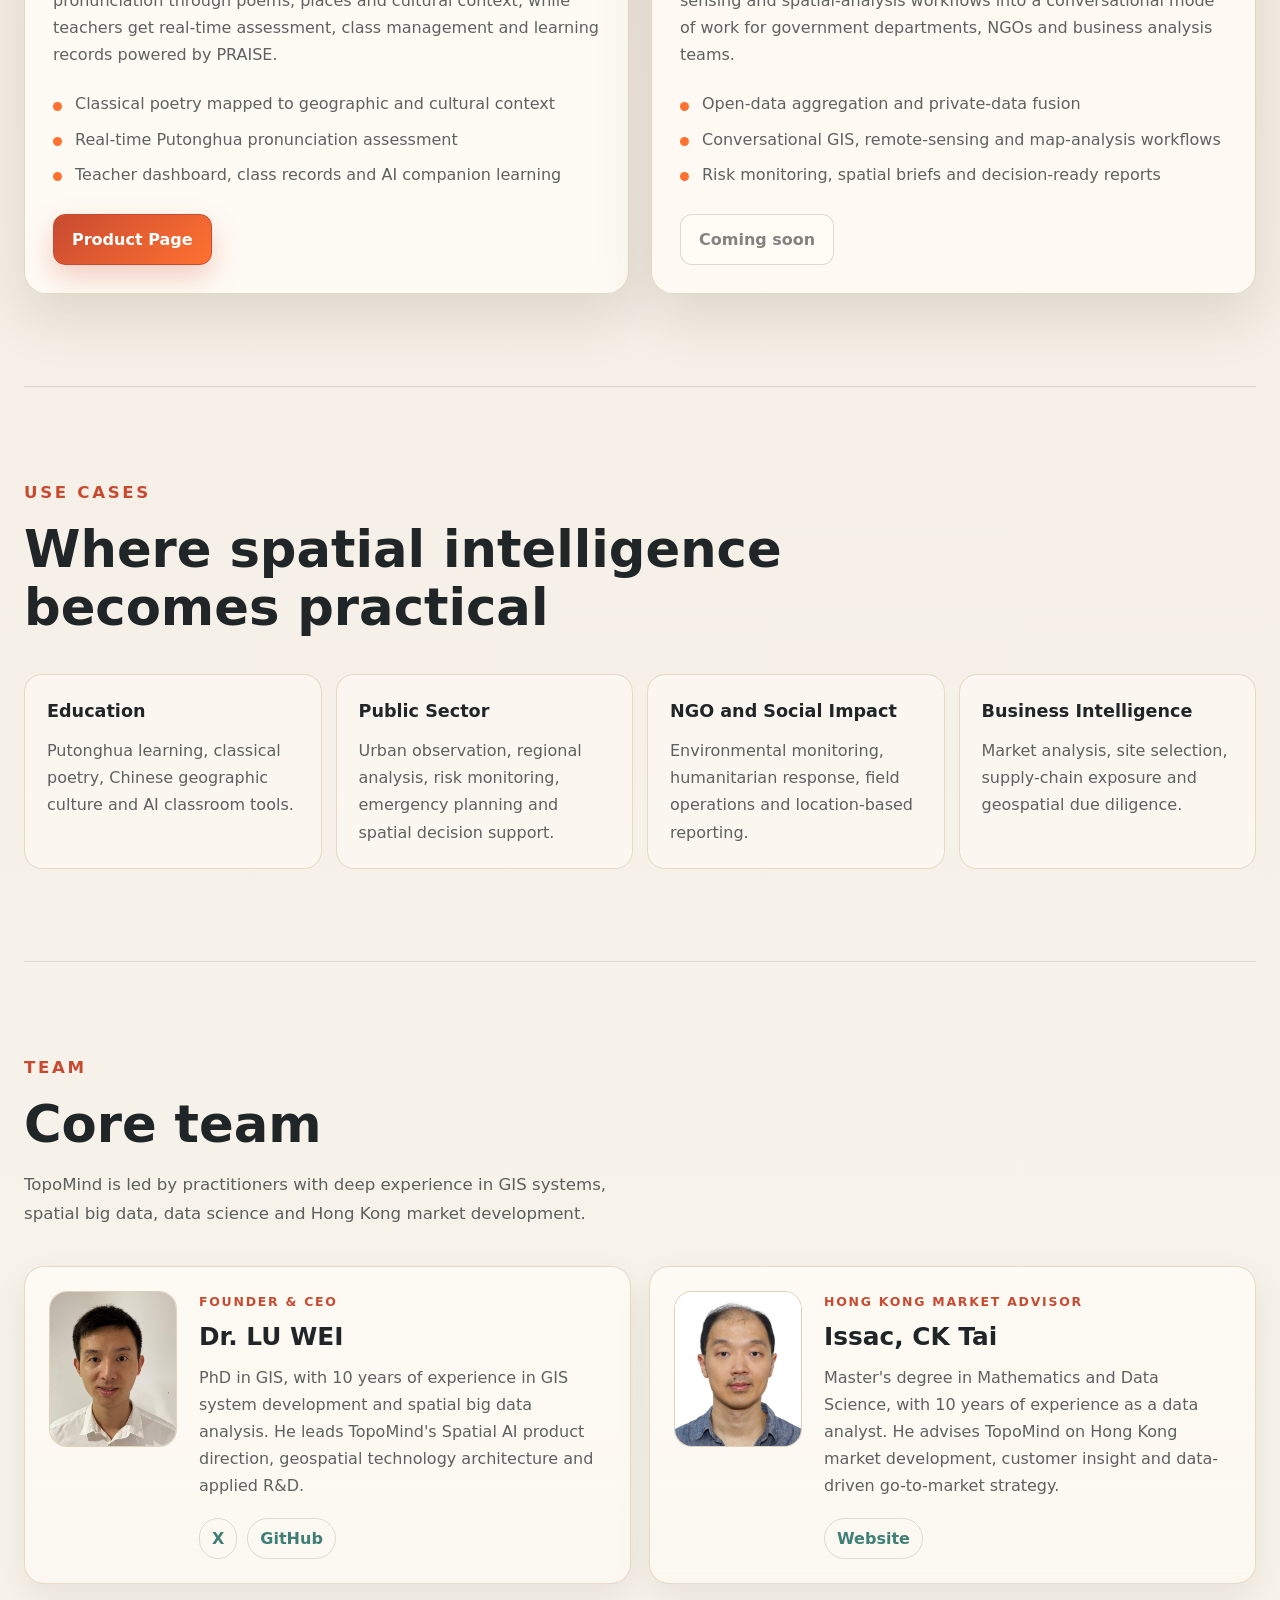
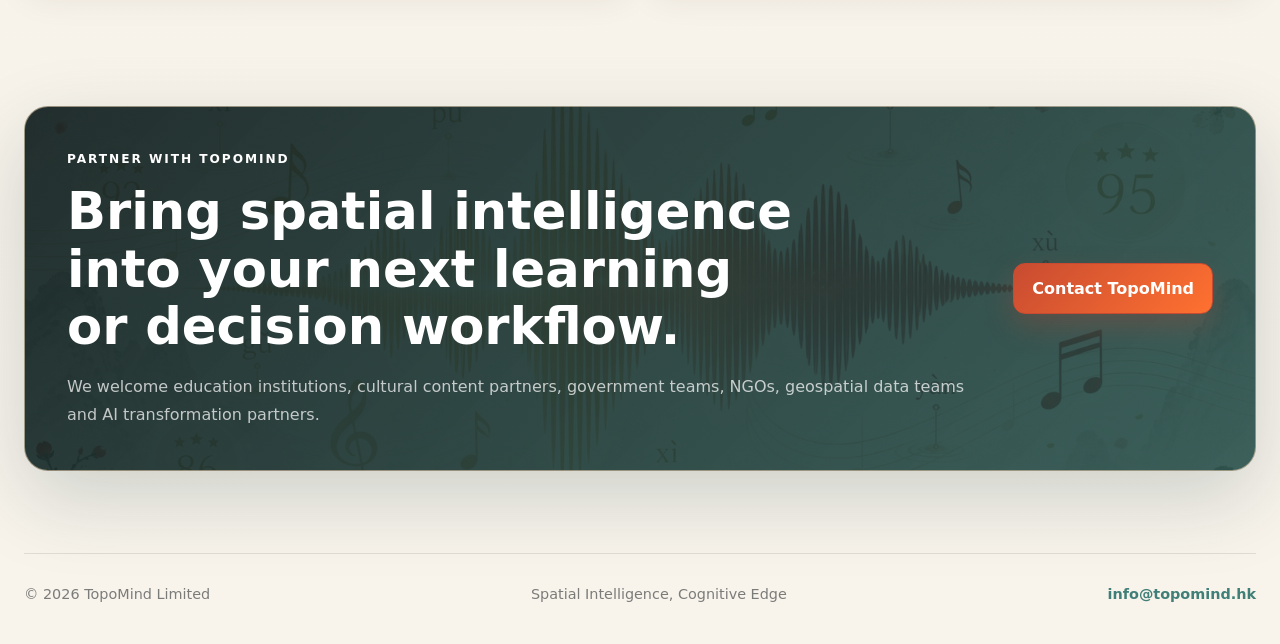
==== commit f048c7fe: "add favicon.ico" ====
--- a/index.html
+++ b/index.html
@@ -5,6 +5,7 @@
   <meta name="viewport" content="width=device-width, initial-scale=1.0">
   <meta name="description" content="TopoMind builds Spatial AI products that make geography, culture and spatial data accessible for learning, analysis and decision intelligence.">
   <title>TopoMind | Spatial Intelligence, Cognitive Edge</title>
+  <link rel="icon" href="favicon.ico" sizes="any">
   <link rel="stylesheet" type="text/css" href="assets/css/home.css">
 </head>
 <body>
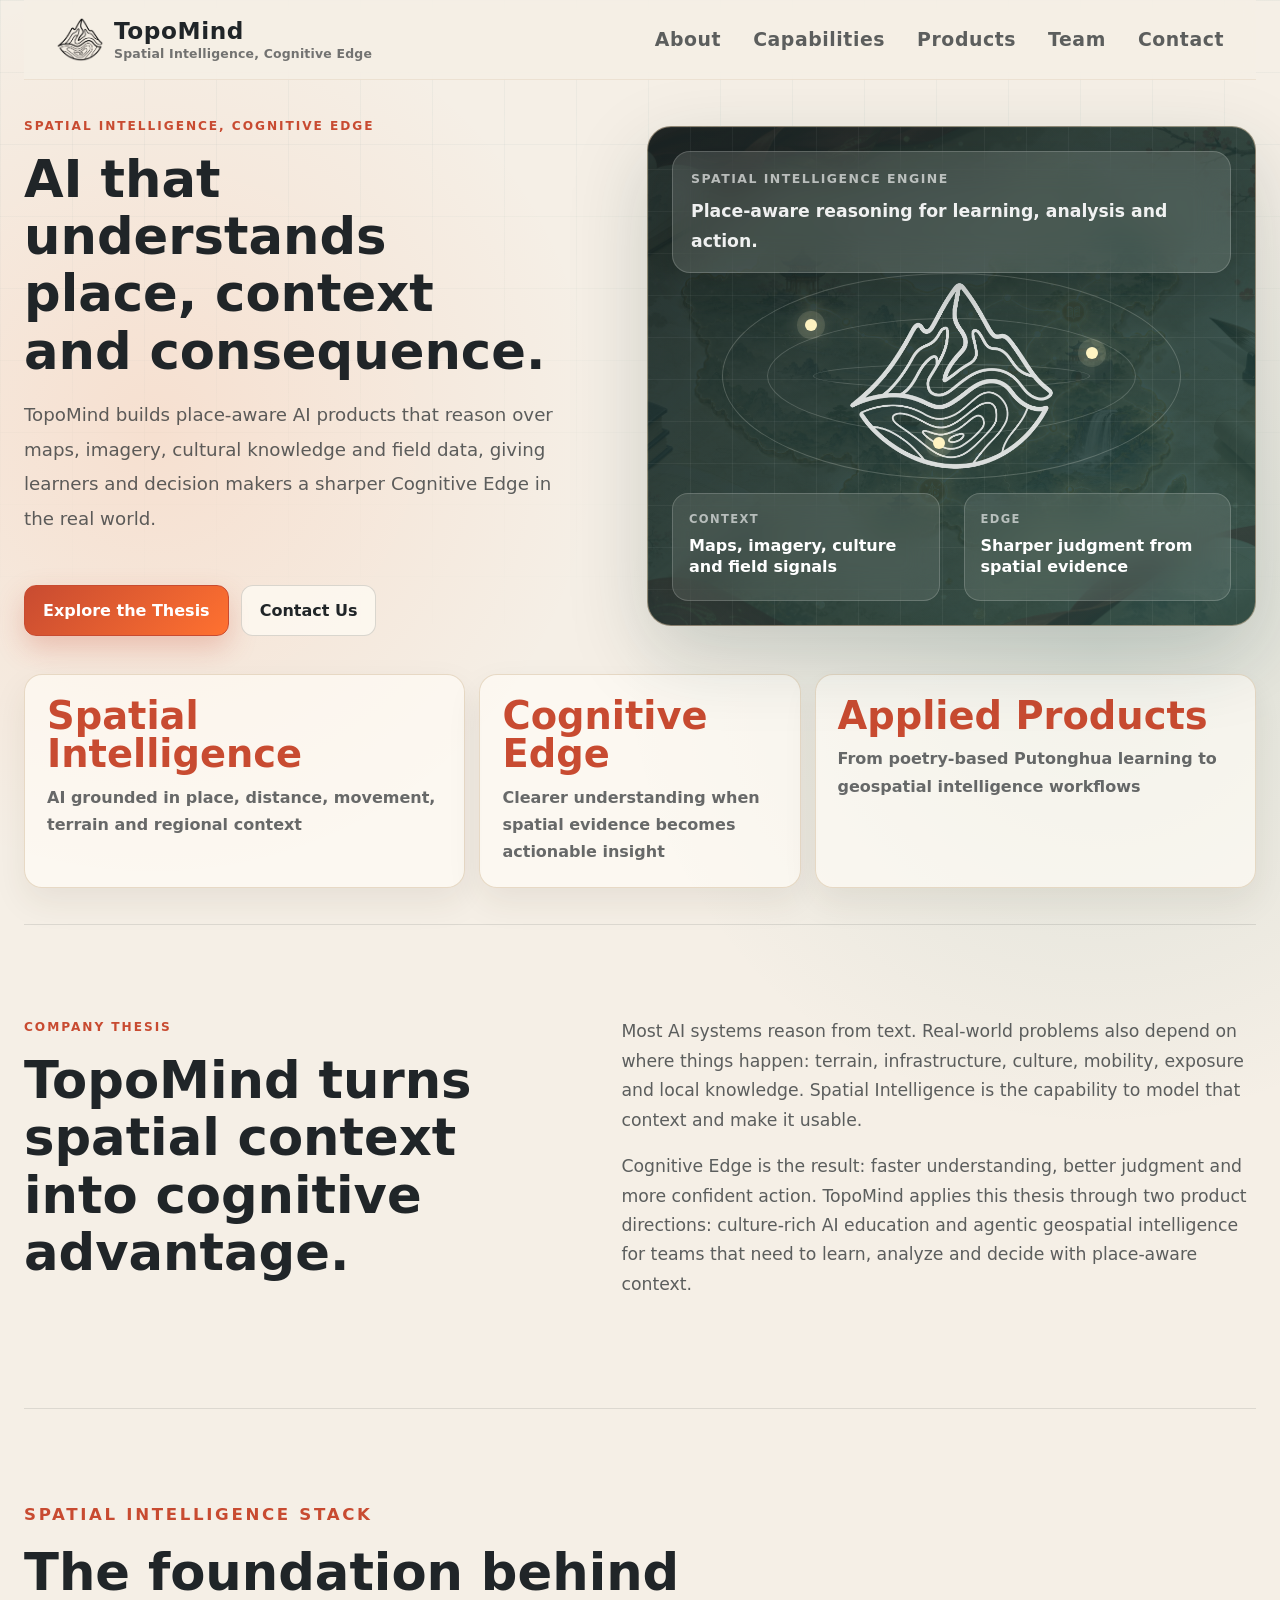
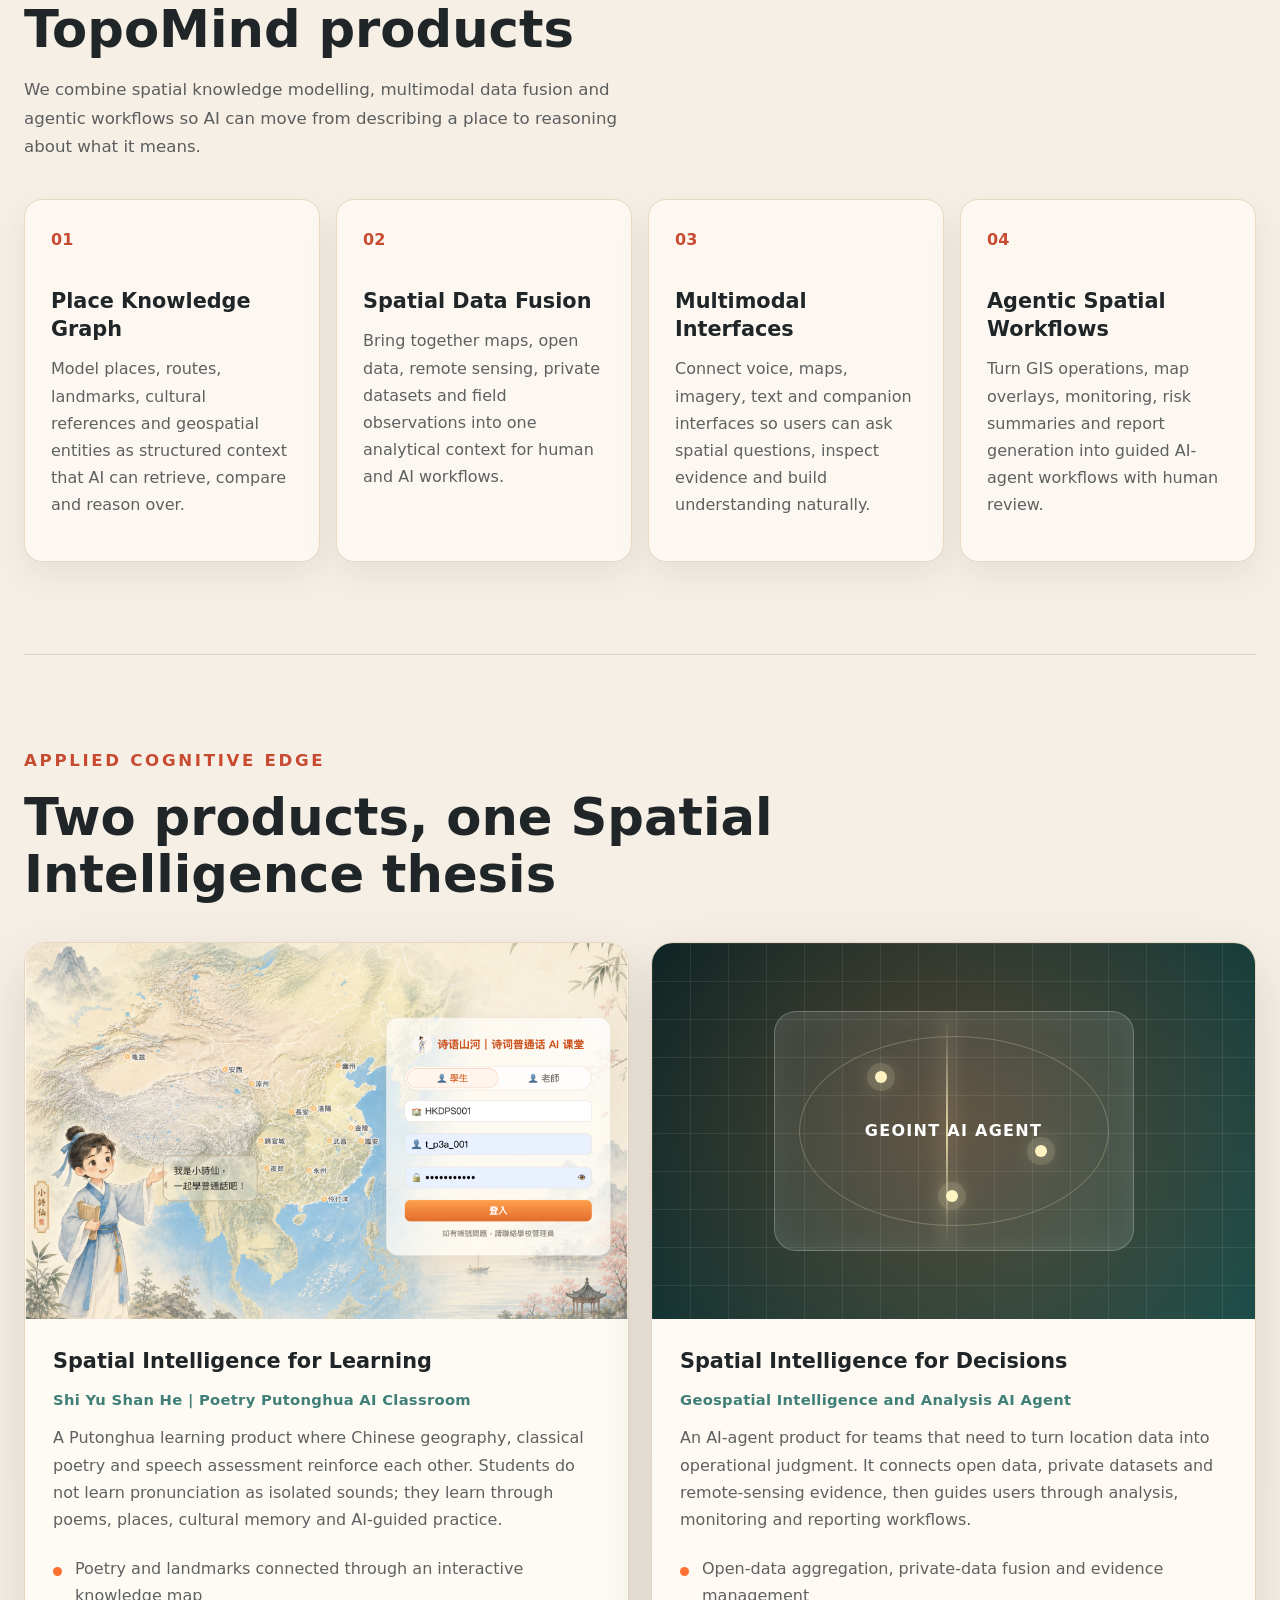
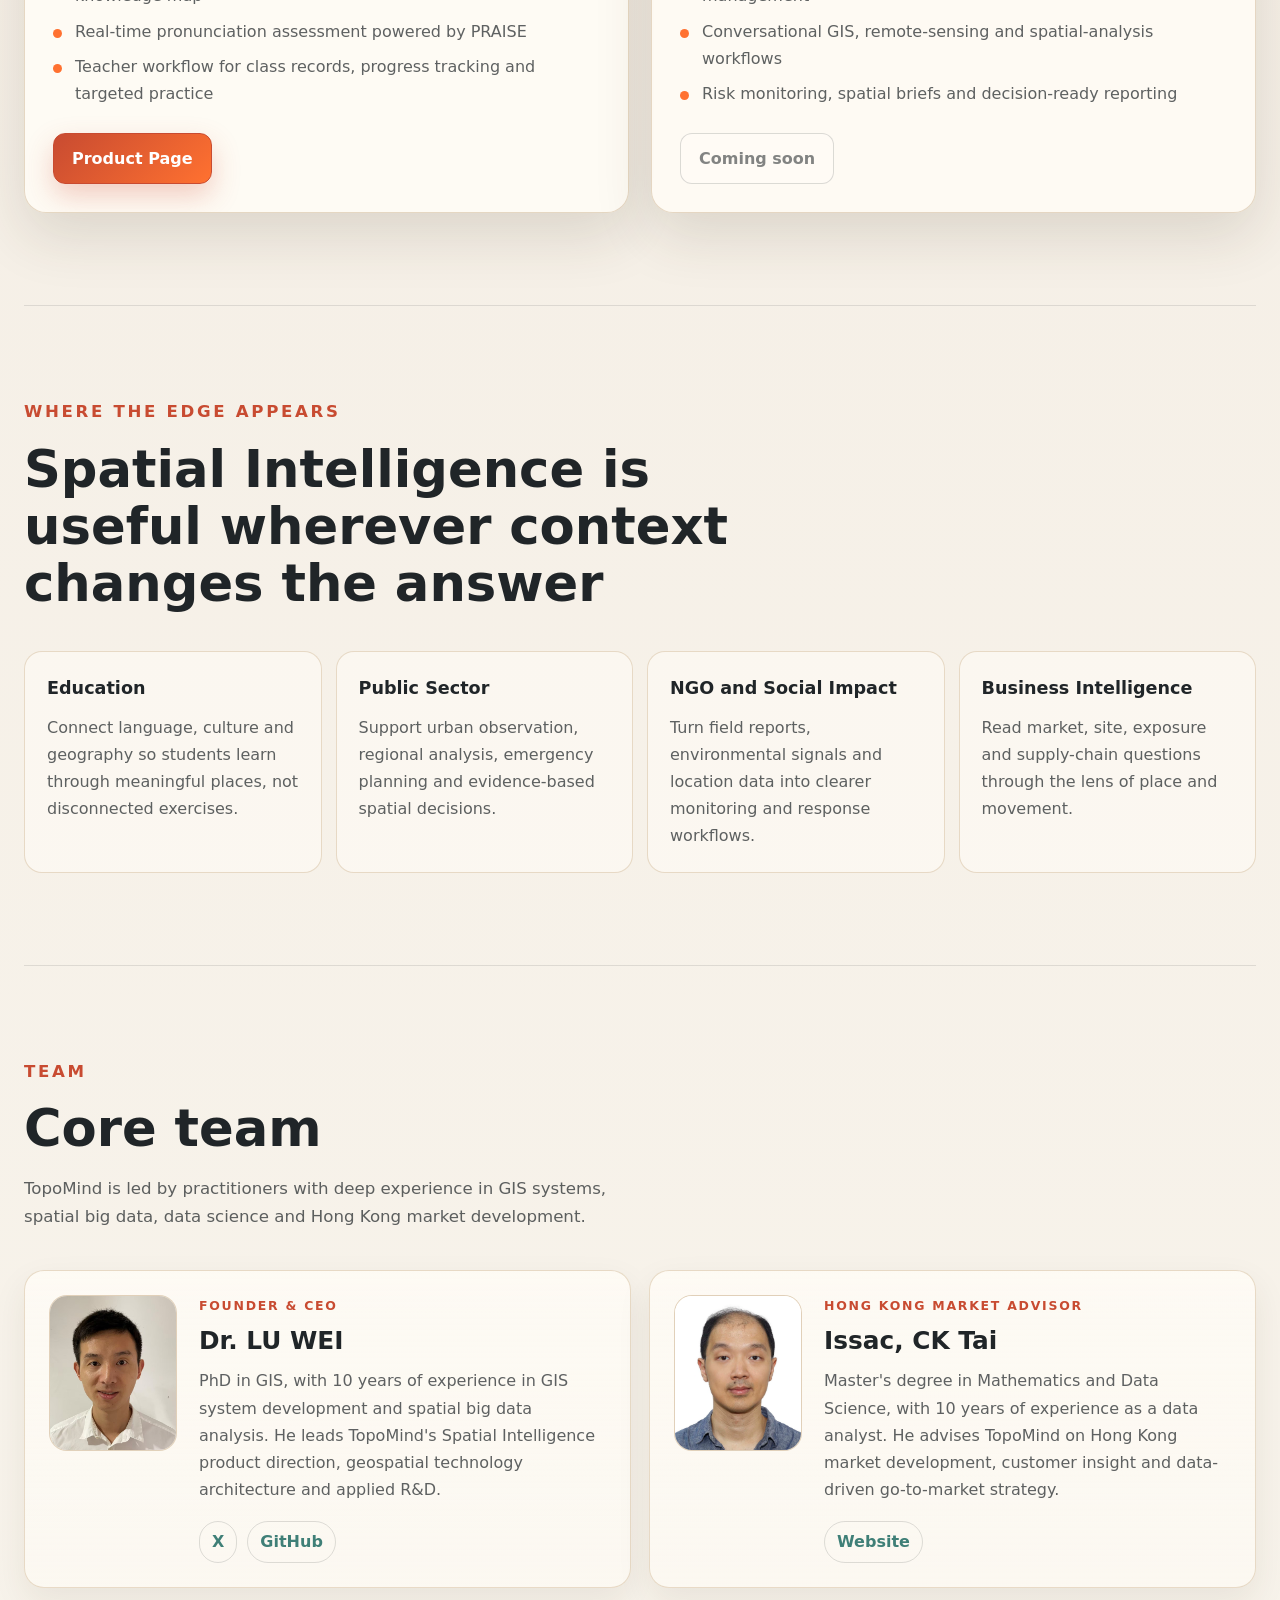
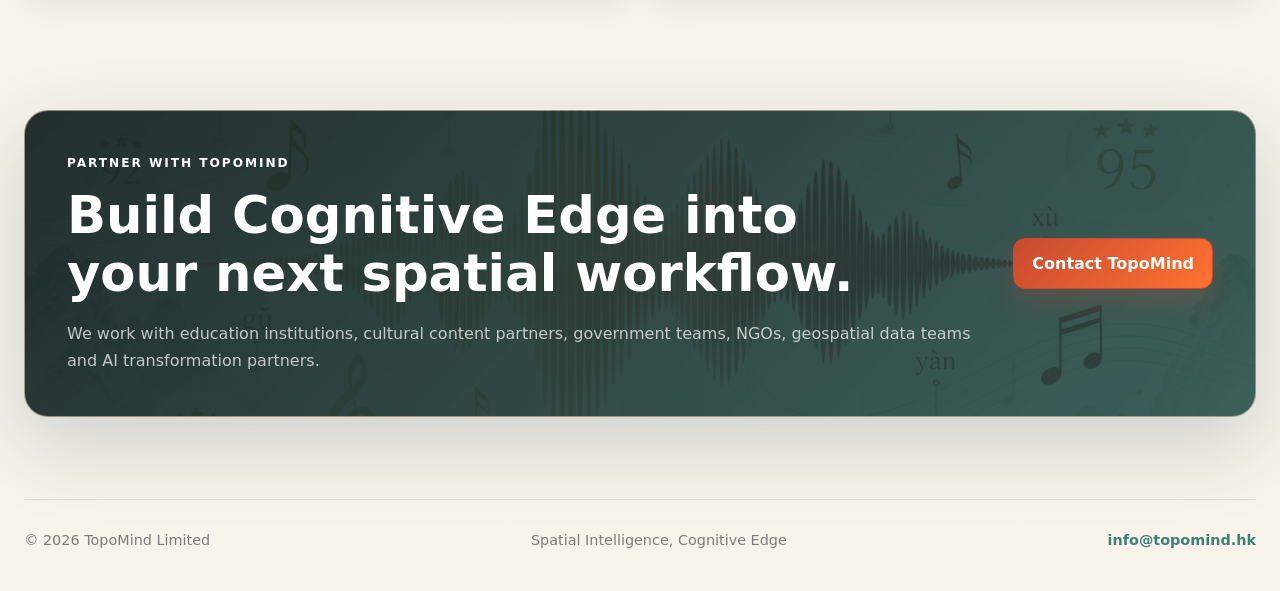
==== commit a8808328: "update page" ====
--- a/index.html
+++ b/index.html
@@ -3,7 +3,7 @@
 <head>
   <meta charset="UTF-8">
   <meta name="viewport" content="width=device-width, initial-scale=1.0">
-  <meta name="description" content="TopoMind builds Spatial AI products that make geography, culture and spatial data accessible for learning, analysis and decision intelligence.">
+  <meta name="description" content="TopoMind builds Spatial Intelligence systems that turn maps, imagery, culture and field data into Cognitive Edge for learning, geospatial analysis and decision workflows.">
   <title>TopoMind | Spatial Intelligence, Cognitive Edge</title>
   <link rel="icon" href="favicon.ico" sizes="any">
   <link rel="stylesheet" type="text/css" href="assets/css/home.css">
@@ -29,20 +29,20 @@
   <main>
     <section class="hero">
       <div class="hero-copy">
-        <p class="eyebrow">Spatial AI for Learning, Culture and Decision Intelligence</p>
-        <h2>We make spatial intelligence accessible.</h2>
+        <p class="eyebrow">Spatial Intelligence, Cognitive Edge</p>
+        <h2>AI that understands place, context and consequence.</h2>
         <p class="hero-lead">
-          TopoMind turns geography, culture and spatial data into AI products that help people learn, analyze and decide with real-world context.
+          TopoMind builds place-aware AI products that reason over maps, imagery, cultural knowledge and field data, giving learners and decision makers a sharper Cognitive Edge in the real world.
         </p>
         <div class="hero-actions">
-          <a class="button primary" href="#products">Explore Products</a>
+          <a class="button primary" href="#positioning">Explore the Thesis</a>
           <a class="button secondary" href="mailto:info@topomind.hk?subject=TopoMind%20Website%20Inquiry">Contact Us</a>
         </div>
       </div>
-      <div class="hero-panel" aria-label="TopoMind Spatial AI platform visual">
+      <div class="hero-panel" aria-label="TopoMind Spatial Intelligence platform visual">
         <div class="copilot-card">
-          <span>Spatial AI Vision</span>
-          <p>From cultural learning to geospatial decision support.</p>
+          <span>Spatial Intelligence Engine</span>
+          <p>Place-aware reasoning for learning, analysis and action.</p>
         </div>
         <div class="orbit-map">
           <img src="assets/images/topomind-transparent.png" alt="">
@@ -51,80 +51,80 @@
           <span class="node node-c"></span>
         </div>
         <div class="signal-card signal-top">
-          <span>Learn</span>
-          <strong>Geographic culture for AI learning</strong>
+          <span>Context</span>
+          <strong>Maps, imagery, culture and field signals</strong>
         </div>
         <div class="signal-card signal-bottom">
-          <span>Analyze</span>
-          <strong>Conversational spatial analysis</strong>
+          <span>Edge</span>
+          <strong>Sharper judgment from spatial evidence</strong>
         </div>
       </div>
     </section>
 
     <section class="metrics" aria-label="TopoMind platform metrics">
       <article>
-        <strong>Spatial AI</strong>
-        <span>AI that understands where things happen and why place matters</span>
+        <strong>Spatial Intelligence</strong>
+        <span>AI grounded in place, distance, movement, terrain and regional context</span>
       </article>
       <article>
-        <strong>Product Lines</strong>
-        <span>Education + AI and GeoINT + AI</span>
+        <strong>Cognitive Edge</strong>
+        <span>Clearer understanding when spatial evidence becomes actionable insight</span>
       </article>
       <article>
-        <strong>Agentic</strong>
-        <span>Conversational workflows for complex spatial tasks</span>
+        <strong>Applied Products</strong>
+        <span>From poetry-based Putonghua learning to geospatial intelligence workflows</span>
       </article>
     </section>
 
     <section id="positioning" class="section positioning">
       <div>
-        <p class="eyebrow">Positioning</p>
-        <h2>TopoMind is a Spatial AI company for learning, culture and decision intelligence.</h2>
+        <p class="eyebrow">Company Thesis</p>
+        <h2>TopoMind turns spatial context into cognitive advantage.</h2>
       </div>
       <div class="positioning-copy">
         <p>
-          We believe the next generation of AI should understand real-world context: where things happen, how places relate, why location matters, and how knowledge changes across geography. TopoMind builds products that connect places, knowledge, data and decisions.
+          Most AI systems reason from text. Real-world problems also depend on where things happen: terrain, infrastructure, culture, mobility, exposure and local knowledge. Spatial Intelligence is the capability to model that context and make it usable.
         </p>
         <p>
-          Our first product applies this idea to Putonghua education by embedding Chinese geography and classical poetry into AI-assisted learning. Our second product applies it to geospatial intelligence by simplifying GIS, remote sensing and spatial analysis into conversational agent workflows for governments, NGOs and business analysis teams.
+          Cognitive Edge is the result: faster understanding, better judgment and more confident action. TopoMind applies this thesis through two product directions: culture-rich AI education and agentic geospatial intelligence for teams that need to learn, analyze and decide with place-aware context.
         </p>
       </div>
     </section>
 
     <section id="capability" class="section">
       <div class="section-heading">
-        <p class="eyebrow">Platform Capabilities</p>
-        <h2>One Spatial AI foundation, two applied product directions</h2>
-        <p>The same foundation powers cultural-geographic learning and professional geospatial intelligence: spatial knowledge, multimodal interaction, data fusion and agentic workflows.</p>
+        <p class="eyebrow">Spatial Intelligence Stack</p>
+        <h2>The foundation behind TopoMind products</h2>
+        <p>We combine spatial knowledge modelling, multimodal data fusion and agentic workflows so AI can move from describing a place to reasoning about what it means.</p>
       </div>
       <div class="capability-grid">
         <article class="capability-card">
           <span>01</span>
-          <h3>Spatial Knowledge Modelling</h3>
-          <p>Model places, routes, landmarks, cultural references and geospatial entities as structured context that AI can search, reason over and recommend from.</p>
+          <h3>Place Knowledge Graph</h3>
+          <p>Model places, routes, landmarks, cultural references and geospatial entities as structured context that AI can retrieve, compare and reason over.</p>
         </article>
         <article class="capability-card">
           <span>02</span>
-          <h3>Data Fusion</h3>
-          <p>Aggregate open data, maps, remote sensing and private datasets into usable analytical context for education, public-interest work and business decisions.</p>
+          <h3>Spatial Data Fusion</h3>
+          <p>Bring together maps, open data, remote sensing, private datasets and field observations into one analytical context for human and AI workflows.</p>
         </article>
         <article class="capability-card">
           <span>03</span>
-          <h3>Multimodal Interaction</h3>
-          <p>Connect voice, maps, imagery, text and companion interfaces so users can learn, explore and analyze through natural interaction.</p>
+          <h3>Multimodal Interfaces</h3>
+          <p>Connect voice, maps, imagery, text and companion interfaces so users can ask spatial questions, inspect evidence and build understanding naturally.</p>
         </article>
         <article class="capability-card">
           <span>04</span>
-          <h3>Agentic Workflow Automation</h3>
-          <p>Turn GIS processing, map overlays, monitoring, risk summaries and report generation into conversational AI-agent workflows.</p>
+          <h3>Agentic Spatial Workflows</h3>
+          <p>Turn GIS operations, map overlays, monitoring, risk summaries and report generation into guided AI-agent workflows with human review.</p>
         </article>
       </div>
     </section>
 
     <section id="products" class="section products-section">
       <div class="section-heading">
-        <p class="eyebrow">Product Lines</p>
-        <h2>Two products, one Spatial AI thesis</h2>
+        <p class="eyebrow">Applied Cognitive Edge</p>
+        <h2>Two products, one Spatial Intelligence thesis</h2>
       </div>
       <div class="product-grid">
         <article class="product-card featured">
@@ -132,15 +132,15 @@
             <img src="assets/images/p1.login.png" alt="Poetry map for Shi Yu Shan He">
           </div>
           <div class="product-body">
-            <h3>Education + AI</h3>
+            <h3>Spatial Intelligence for Learning</h3>
             <p class="product-name">Shi Yu Shan He | Poetry Putonghua AI Classroom</p>
             <p>
-              An AI Putonghua education product that brings Chinese geography and classical poetry into language learning. Students learn pronunciation through poems, places and cultural context, while teachers get real-time assessment, class management and learning records powered by PRAISE.
+              A Putonghua learning product where Chinese geography, classical poetry and speech assessment reinforce each other. Students do not learn pronunciation as isolated sounds; they learn through poems, places, cultural memory and AI-guided practice.
             </p>
             <ul>
-              <li>Classical poetry mapped to geographic and cultural context</li>
-              <li>Real-time Putonghua pronunciation assessment</li>
-              <li>Teacher dashboard, class records and AI companion learning</li>
+              <li>Poetry and landmarks connected through an interactive knowledge map</li>
+              <li>Real-time pronunciation assessment powered by PRAISE</li>
+              <li>Teacher workflow for class records, progress tracking and targeted practice</li>
             </ul>
             <a class="button primary" href="poemai.html">Product Page</a>
           </div>
@@ -157,15 +157,15 @@
             </div>
           </div>
           <div class="product-body">
-            <h3>GeoINT + AI</h3>
+            <h3>Spatial Intelligence for Decisions</h3>
             <p class="product-name">Geospatial Intelligence and Analysis AI Agent</p>
             <p>
-              An AI agent product for geospatial intelligence. It aggregates open data, connects private datasets and turns complex GIS, remote-sensing and spatial-analysis workflows into a conversational mode of work for government departments, NGOs and business analysis teams.
+              An AI-agent product for teams that need to turn location data into operational judgment. It connects open data, private datasets and remote-sensing evidence, then guides users through analysis, monitoring and reporting workflows.
             </p>
             <ul>
-              <li>Open-data aggregation and private-data fusion</li>
-              <li>Conversational GIS, remote-sensing and map-analysis workflows</li>
-              <li>Risk monitoring, spatial briefs and decision-ready reports</li>
+              <li>Open-data aggregation, private-data fusion and evidence management</li>
+              <li>Conversational GIS, remote-sensing and spatial-analysis workflows</li>
+              <li>Risk monitoring, spatial briefs and decision-ready reporting</li>
             </ul>
             <span class="button disabled">Coming soon</span>
           </div>
@@ -175,14 +175,14 @@
 
     <section class="section industries">
       <div class="section-heading">
-        <p class="eyebrow">Use Cases</p>
-        <h2>Where spatial intelligence becomes practical</h2>
+        <p class="eyebrow">Where the Edge Appears</p>
+        <h2>Spatial Intelligence is useful wherever context changes the answer</h2>
       </div>
       <div class="industry-list">
-        <p><strong>Education</strong><span>Putonghua learning, classical poetry, Chinese geographic culture and AI classroom tools.</span></p>
-        <p><strong>Public Sector</strong><span>Urban observation, regional analysis, risk monitoring, emergency planning and spatial decision support.</span></p>
-        <p><strong>NGO and Social Impact</strong><span>Environmental monitoring, humanitarian response, field operations and location-based reporting.</span></p>
-        <p><strong>Business Intelligence</strong><span>Market analysis, site selection, supply-chain exposure and geospatial due diligence.</span></p>
+        <p><strong>Education</strong><span>Connect language, culture and geography so students learn through meaningful places, not disconnected exercises.</span></p>
+        <p><strong>Public Sector</strong><span>Support urban observation, regional analysis, emergency planning and evidence-based spatial decisions.</span></p>
+        <p><strong>NGO and Social Impact</strong><span>Turn field reports, environmental signals and location data into clearer monitoring and response workflows.</span></p>
+        <p><strong>Business Intelligence</strong><span>Read market, site, exposure and supply-chain questions through the lens of place and movement.</span></p>
       </div>
     </section>
 
@@ -200,7 +200,7 @@
           <div class="team-profile">
             <p class="team-role">Founder & CEO</p>
             <h3>Dr. LU WEI</h3>
-            <p>PhD in GIS, with 10 years of experience in GIS system development and spatial big data analysis. He leads TopoMind's Spatial AI product direction, geospatial technology architecture and applied R&D.</p>
+            <p>PhD in GIS, with 10 years of experience in GIS system development and spatial big data analysis. He leads TopoMind's Spatial Intelligence product direction, geospatial technology architecture and applied R&D.</p>
             <div class="team-links">
               <a href="https://x.com/knowayxyz" aria-label="Dr. LU WEI on X">X</a>
               <a href="https://github.com/luwei14" aria-label="Dr. LU WEI on GitHub">GitHub</a>
@@ -226,8 +226,8 @@
     <section id="contact" class="contact-band">
       <div>
         <p class="eyebrow">Partner with TopoMind</p>
-        <h2>Bring spatial intelligence into your next learning or decision workflow.</h2>
-        <p>We welcome education institutions, cultural content partners, government teams, NGOs, geospatial data teams and AI transformation partners.</p>
+        <h2>Build Cognitive Edge into your next spatial workflow.</h2>
+        <p>We work with education institutions, cultural content partners, government teams, NGOs, geospatial data teams and AI transformation partners.</p>
       </div>
       <a class="button primary" href="mailto:info@topomind.hk?subject=TopoMind%20Website%20Inquiry">Contact TopoMind</a>
     </section>
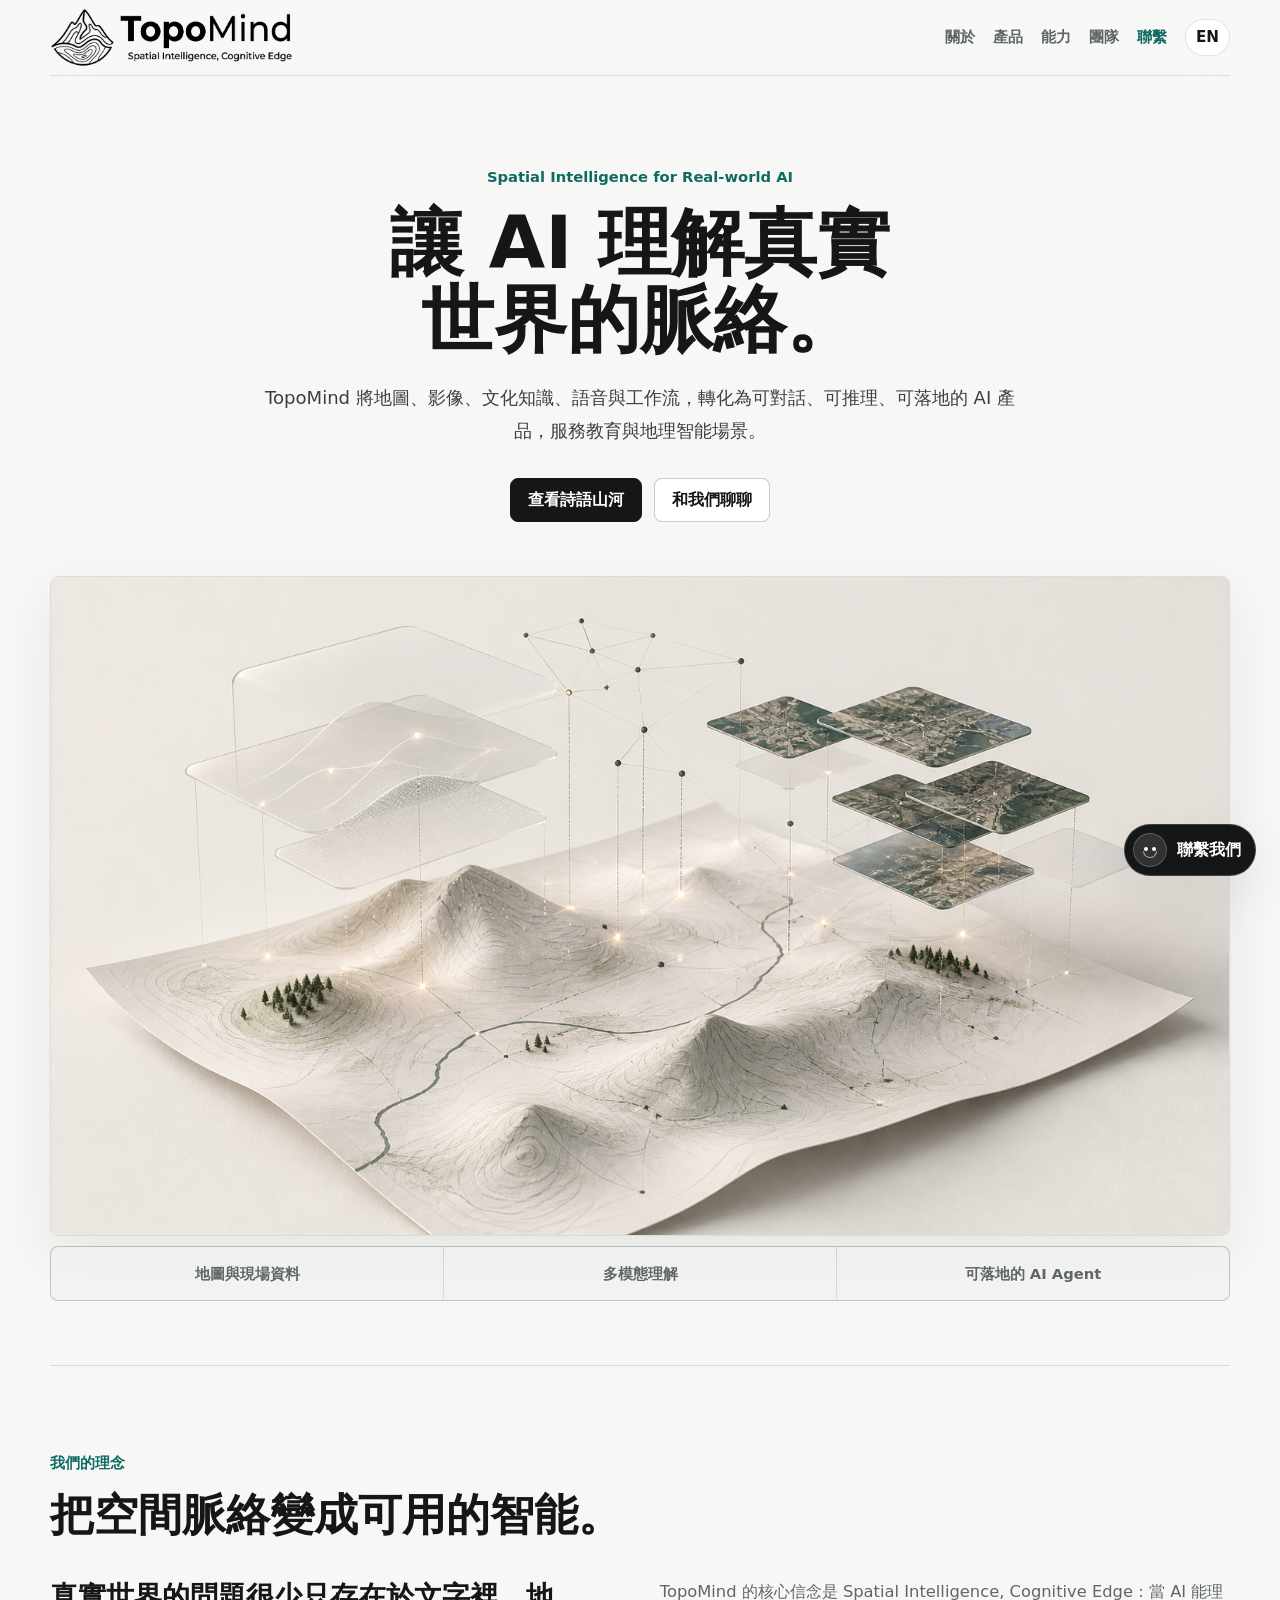
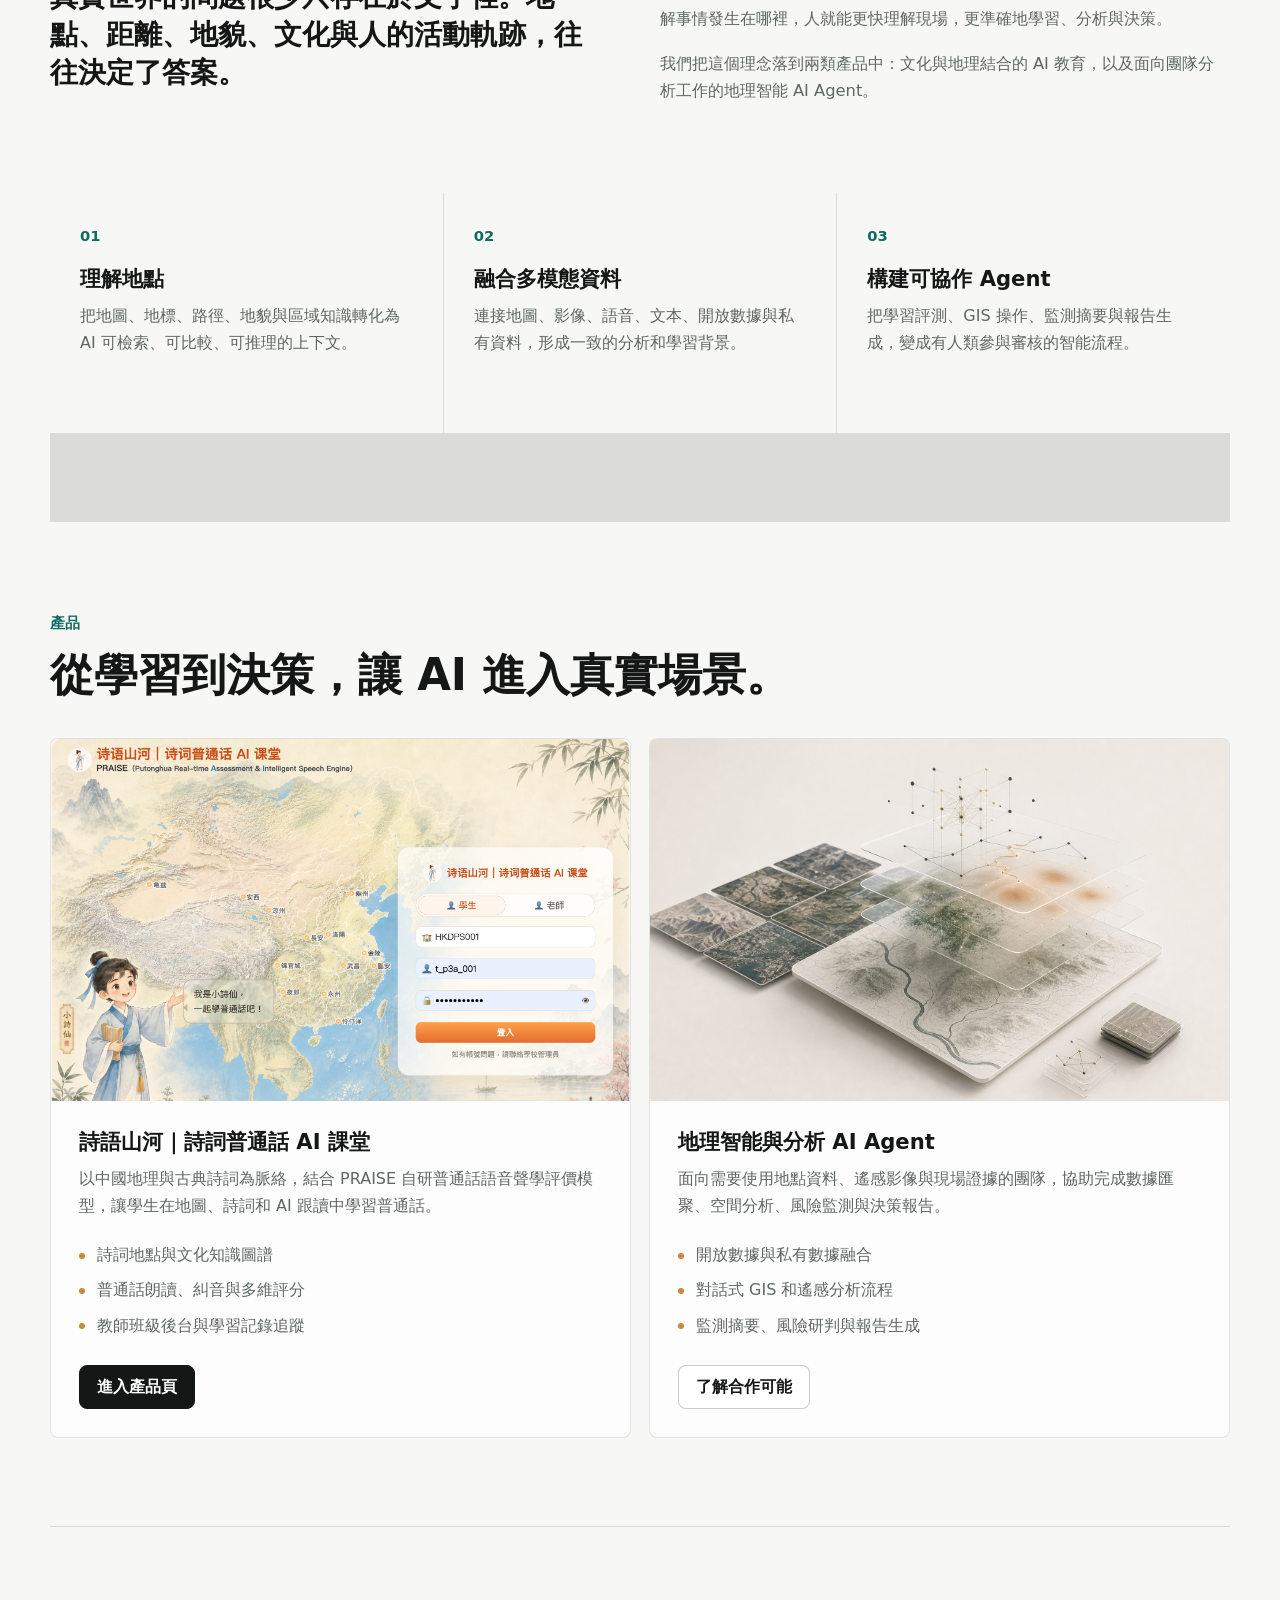
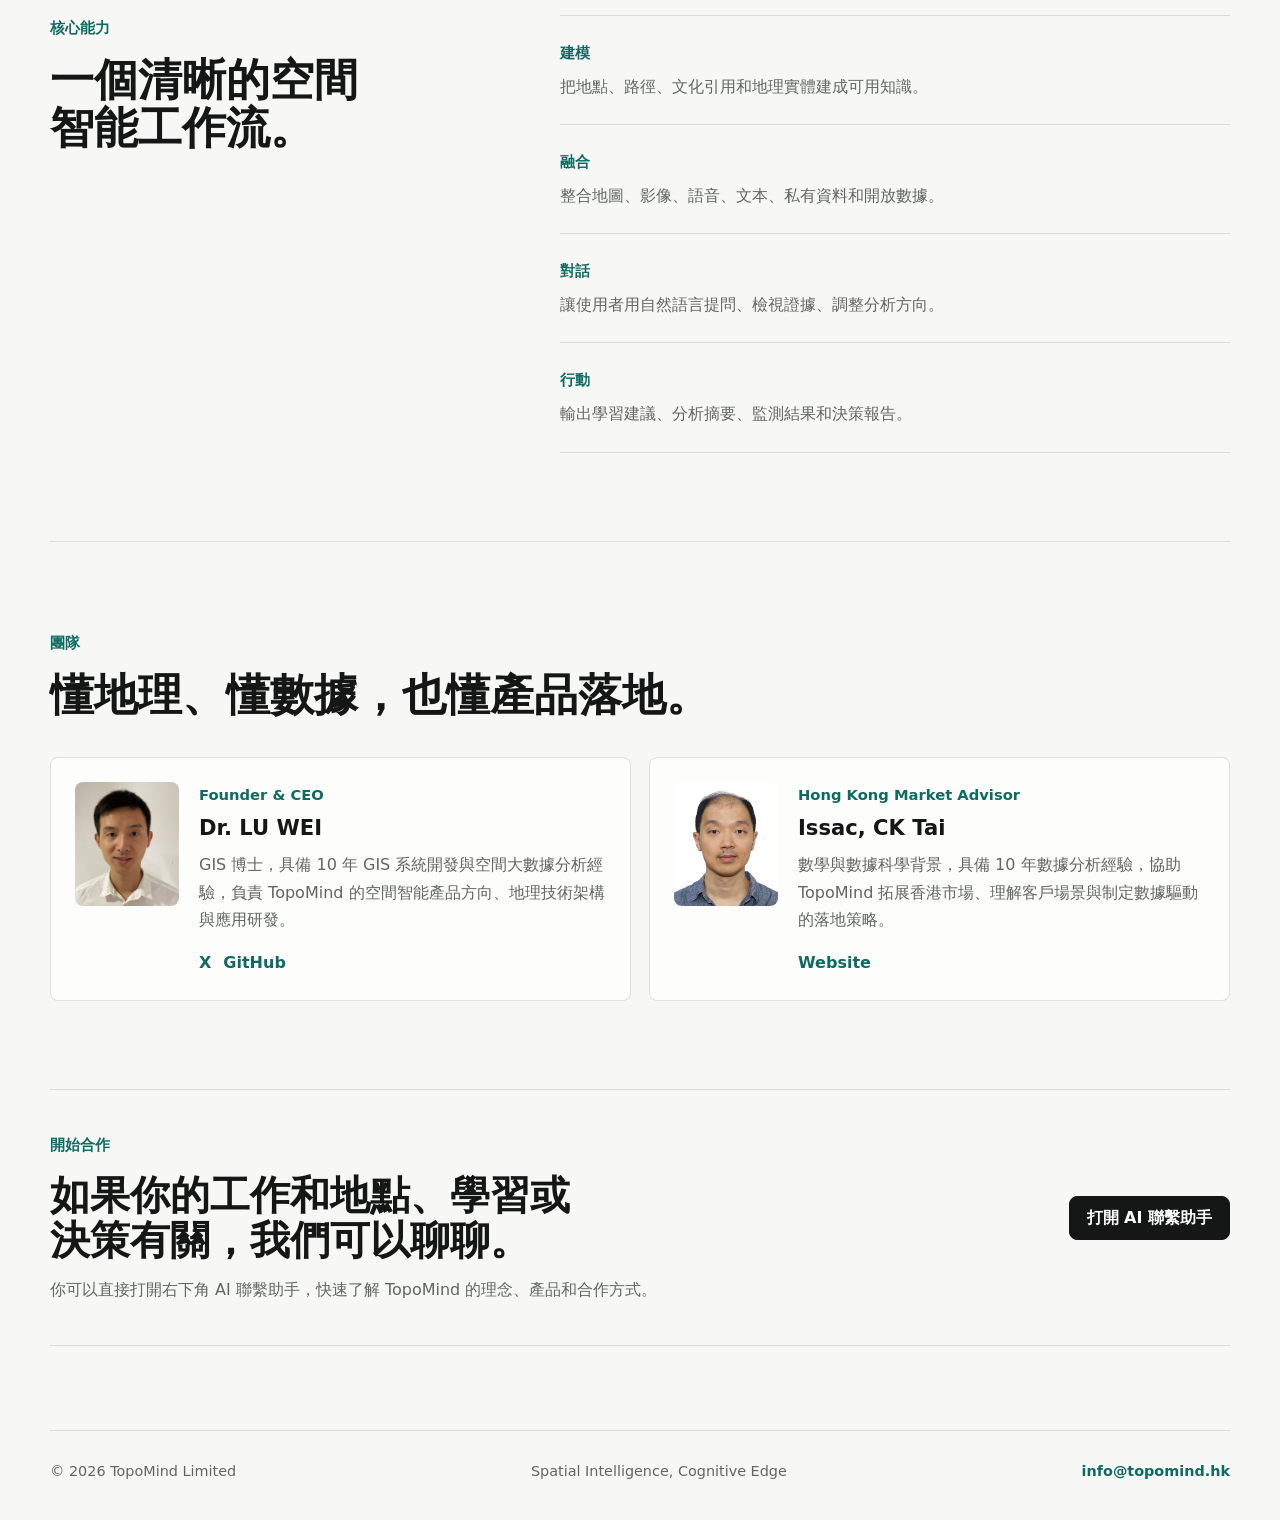
==== commit 781522a5: "update home page" ====
--- a/index.html
+++ b/index.html
@@ -1,242 +1,259 @@
 <!doctype html>
-<html lang="en">
+<html lang="zh-Hant">
 <head>
   <meta charset="UTF-8">
   <meta name="viewport" content="width=device-width, initial-scale=1.0">
-  <meta name="description" content="TopoMind builds Spatial Intelligence systems that turn maps, imagery, culture and field data into Cognitive Edge for learning, geospatial analysis and decision workflows.">
-  <title>TopoMind | Spatial Intelligence, Cognitive Edge</title>
+  <meta name="description" content="TopoMind 是一家 AI 原生空間智能公司，將地圖、影像、文化知識與工作流轉化為可對話、可推理、可落地的 AI 產品。">
+  <title>TopoMind｜AI 原生空間智能公司</title>
   <link rel="icon" href="favicon.ico" sizes="any">
   <link rel="stylesheet" type="text/css" href="assets/css/home.css">
 </head>
 <body>
   <header class="site-header">
-    <a class="brand" href="index.html" aria-label="TopoMind Home">
-      <img src="assets/images/topomind-transparent.png" alt="TopoMind" class="brand-mark">
-      <span class="brand-text">
-        <span class="brand-title">TopoMind</span>
-        <span class="brand-subtitle">Spatial Intelligence, Cognitive Edge</span>
-      </span>
+    <a class="brand" href="index.html" aria-label="TopoMind 首頁">
+      <img
+        src="assets/images/topomind-logo-header-transparent.png"
+        alt="TopoMind Spatial Intelligence, Cognitive Edge"
+        class="brand-logo"
+        width="1378"
+        height="336"
+      >
     </a>
-    <nav class="site-nav" aria-label="Primary navigation">
-      <a href="#positioning">About</a>
-      <a href="#capability">Capabilities</a>
-      <a href="#products">Products</a>
-      <a href="#team">Team</a>
-      <a href="mailto:info@topomind.hk?subject=TopoMind%20Website%20Inquiry">Contact</a>
+
+    <nav class="site-nav" aria-label="主導航">
+      <a href="#idea" data-i18n="navIdea">關於</a>
+      <a href="#products" data-i18n="navProducts">產品</a>
+      <a href="#capability" data-i18n="navCapability">能力</a>
+      <a href="#team" data-i18n="navTeam">團隊</a>
+      <button class="nav-contact" type="button" data-chat-open data-i18n="navContact">聯繫</button>
+      <button class="lang-toggle" type="button" data-lang-toggle aria-label="Switch language">EN</button>
     </nav>
   </header>
 
   <main>
-    <section class="hero">
+    <section class="hero" aria-labelledby="hero-title">
       <div class="hero-copy">
-        <p class="eyebrow">Spatial Intelligence, Cognitive Edge</p>
-        <h2>AI that understands place, context and consequence.</h2>
-        <p class="hero-lead">
-          TopoMind builds place-aware AI products that reason over maps, imagery, cultural knowledge and field data, giving learners and decision makers a sharper Cognitive Edge in the real world.
+        <p class="eyebrow" data-i18n="heroEyebrow">Spatial Intelligence for Real-world AI</p>
+        <h1 id="hero-title" data-i18n="heroTitle">讓 AI 理解真實世界的脈絡。</h1>
+        <p class="hero-lead" data-i18n="heroLead">
+          TopoMind 將地圖、影像、文化知識、語音與工作流，轉化為可對話、可推理、可落地的 AI 產品，服務教育與地理智能場景。
         </p>
         <div class="hero-actions">
-          <a class="button primary" href="#positioning">Explore the Thesis</a>
-          <a class="button secondary" href="mailto:info@topomind.hk?subject=TopoMind%20Website%20Inquiry">Contact Us</a>
+          <a class="button primary" href="poemai.html" data-i18n="heroPrimary">查看詩語山河</a>
+          <button class="button secondary" type="button" data-chat-open data-i18n="heroSecondary">和我們聊聊</button>
         </div>
       </div>
-      <div class="hero-panel" aria-label="TopoMind Spatial Intelligence platform visual">
-        <div class="copilot-card">
-          <span>Spatial Intelligence Engine</span>
-          <p>Place-aware reasoning for learning, analysis and action.</p>
+
+      <figure class="hero-visual">
+        <img
+          src="assets/images/home-hero-spatial-ai.png"
+          alt="抽象地形、地圖圖層與 AI 網絡的空間智能視覺"
+          width="1536"
+          height="1024"
+          data-i18n-attr="alt:heroImageAlt"
+        >
+        <figcaption class="visual-caption">
+          <span data-i18n="heroCaptionA">地圖與現場資料</span>
+          <span data-i18n="heroCaptionB">多模態理解</span>
+          <span data-i18n="heroCaptionC">可落地的 AI Agent</span>
+        </figcaption>
+      </figure>
+    </section>
+
+    <section id="idea" class="section thesis-section">
+      <div class="section-heading">
+        <p class="eyebrow" data-i18n="ideaEyebrow">我們的理念</p>
+        <h2 data-i18n="ideaTitle">把空間脈絡變成可用的智能。</h2>
+      </div>
+      <div class="thesis-grid">
+        <p class="thesis-statement" data-i18n="ideaStatement">
+          真實世界的問題很少只存在於文字裡。地點、距離、地貌、文化與人的活動軌跡，往往決定了答案。
+        </p>
+        <div class="thesis-copy">
+          <p data-i18n="ideaCopyA">
+            TopoMind 的核心信念是 Spatial Intelligence, Cognitive Edge：當 AI 能理解事情發生在哪裡，人就能更快理解現場，更準確地學習、分析與決策。
+          </p>
+          <p data-i18n="ideaCopyB">
+            我們把這個理念落到兩類產品中：文化與地理結合的 AI 教育，以及面向團隊分析工作的地理智能 AI Agent。
+          </p>
         </div>
-        <div class="orbit-map">
-          <img src="assets/images/topomind-transparent.png" alt="">
-          <span class="node node-a"></span>
-          <span class="node node-b"></span>
-          <span class="node node-c"></span>
-        </div>
-        <div class="signal-card signal-top">
-          <span>Context</span>
-          <strong>Maps, imagery, culture and field signals</strong>
-        </div>
-        <div class="signal-card signal-bottom">
-          <span>Edge</span>
-          <strong>Sharper judgment from spatial evidence</strong>
-        </div>
-      </div>
-    </section>
-
-    <section class="metrics" aria-label="TopoMind platform metrics">
-      <article>
-        <strong>Spatial Intelligence</strong>
-        <span>AI grounded in place, distance, movement, terrain and regional context</span>
-      </article>
-      <article>
-        <strong>Cognitive Edge</strong>
-        <span>Clearer understanding when spatial evidence becomes actionable insight</span>
-      </article>
-      <article>
-        <strong>Applied Products</strong>
-        <span>From poetry-based Putonghua learning to geospatial intelligence workflows</span>
-      </article>
-    </section>
-
-    <section id="positioning" class="section positioning">
-      <div>
-        <p class="eyebrow">Company Thesis</p>
-        <h2>TopoMind turns spatial context into cognitive advantage.</h2>
-      </div>
-      <div class="positioning-copy">
-        <p>
-          Most AI systems reason from text. Real-world problems also depend on where things happen: terrain, infrastructure, culture, mobility, exposure and local knowledge. Spatial Intelligence is the capability to model that context and make it usable.
-        </p>
-        <p>
-          Cognitive Edge is the result: faster understanding, better judgment and more confident action. TopoMind applies this thesis through two product directions: culture-rich AI education and agentic geospatial intelligence for teams that need to learn, analyze and decide with place-aware context.
-        </p>
-      </div>
-    </section>
-
-    <section id="capability" class="section">
-      <div class="section-heading">
-        <p class="eyebrow">Spatial Intelligence Stack</p>
-        <h2>The foundation behind TopoMind products</h2>
-        <p>We combine spatial knowledge modelling, multimodal data fusion and agentic workflows so AI can move from describing a place to reasoning about what it means.</p>
-      </div>
-      <div class="capability-grid">
-        <article class="capability-card">
-          <span>01</span>
-          <h3>Place Knowledge Graph</h3>
-          <p>Model places, routes, landmarks, cultural references and geospatial entities as structured context that AI can retrieve, compare and reason over.</p>
-        </article>
-        <article class="capability-card">
-          <span>02</span>
-          <h3>Spatial Data Fusion</h3>
-          <p>Bring together maps, open data, remote sensing, private datasets and field observations into one analytical context for human and AI workflows.</p>
-        </article>
-        <article class="capability-card">
-          <span>03</span>
-          <h3>Multimodal Interfaces</h3>
-          <p>Connect voice, maps, imagery, text and companion interfaces so users can ask spatial questions, inspect evidence and build understanding naturally.</p>
-        </article>
-        <article class="capability-card">
-          <span>04</span>
-          <h3>Agentic Spatial Workflows</h3>
-          <p>Turn GIS operations, map overlays, monitoring, risk summaries and report generation into guided AI-agent workflows with human review.</p>
-        </article>
+      </div>
+    </section>
+
+    <section class="section focus-section" aria-label="TopoMind 核心能力">
+      <div class="focus-item">
+        <span>01</span>
+        <h3 data-i18n="focusA">理解地點</h3>
+        <p data-i18n="focusAText">把地圖、地標、路徑、地貌與區域知識轉化為 AI 可檢索、可比較、可推理的上下文。</p>
+      </div>
+      <div class="focus-item">
+        <span>02</span>
+        <h3 data-i18n="focusB">融合多模態資料</h3>
+        <p data-i18n="focusBText">連接地圖、影像、語音、文本、開放數據與私有資料，形成一致的分析和學習背景。</p>
+      </div>
+      <div class="focus-item">
+        <span>03</span>
+        <h3 data-i18n="focusC">構建可協作 Agent</h3>
+        <p data-i18n="focusCText">把學習評測、GIS 操作、監測摘要與報告生成，變成有人類參與審核的智能流程。</p>
       </div>
     </section>
 
     <section id="products" class="section products-section">
       <div class="section-heading">
-        <p class="eyebrow">Applied Cognitive Edge</p>
-        <h2>Two products, one Spatial Intelligence thesis</h2>
-      </div>
+        <p class="eyebrow" data-i18n="productsEyebrow">產品</p>
+        <h2 data-i18n="productsTitle">從學習到決策，讓 AI 進入真實場景。</h2>
+      </div>
+
       <div class="product-grid">
-        <article class="product-card featured">
-          <div class="product-media">
-            <img src="assets/images/p1.login.png" alt="Poetry map for Shi Yu Shan He">
-          </div>
-          <div class="product-body">
-            <h3>Spatial Intelligence for Learning</h3>
-            <p class="product-name">Shi Yu Shan He | Poetry Putonghua AI Classroom</p>
-            <p>
-              A Putonghua learning product where Chinese geography, classical poetry and speech assessment reinforce each other. Students do not learn pronunciation as isolated sounds; they learn through poems, places, cultural memory and AI-guided practice.
+        <article class="product-card product-featured">
+          <img
+            src="assets/images/p1.login.png"
+            alt="詩語山河詩詞普通話 AI 課堂介面"
+            width="1536"
+            height="960"
+            data-i18n-attr="alt:poemImageAlt"
+        >
+          <div class="product-copy">
+            <h3 data-i18n="poemTitle">詩語山河｜詩詞普通話 AI 課堂</h3>
+            <p data-i18n="poemText">
+              以中國地理與古典詩詞為脈絡，結合 PRAISE 自研普通話語音聲學評價模型，讓學生在地圖、詩詞和 AI 跟讀中學習普通話。
             </p>
             <ul>
-              <li>Poetry and landmarks connected through an interactive knowledge map</li>
-              <li>Real-time pronunciation assessment powered by PRAISE</li>
-              <li>Teacher workflow for class records, progress tracking and targeted practice</li>
+              <li data-i18n="poemPointA">詩詞地點與文化知識圖譜</li>
+              <li data-i18n="poemPointB">普通話朗讀、糾音與多維評分</li>
+              <li data-i18n="poemPointC">教師班級後台與學習記錄追蹤</li>
             </ul>
-            <a class="button primary" href="poemai.html">Product Page</a>
+            <a class="button primary" href="poemai.html" data-i18n="poemCta">進入產品頁</a>
           </div>
         </article>
 
         <article class="product-card">
-          <div class="product-media geo-media">
-            <div class="geo-dashboard">
-              <span class="scan-line"></span>
-              <span class="geo-dot dot-a"></span>
-              <span class="geo-dot dot-b"></span>
-              <span class="geo-dot dot-c"></span>
-              <strong>GeoINT AI Agent</strong>
-            </div>
-          </div>
-          <div class="product-body">
-            <h3>Spatial Intelligence for Decisions</h3>
-            <p class="product-name">Geospatial Intelligence and Analysis AI Agent</p>
-            <p>
-              An AI-agent product for teams that need to turn location data into operational judgment. It connects open data, private datasets and remote-sensing evidence, then guides users through analysis, monitoring and reporting workflows.
+          <img
+            src="assets/images/home-geoint-ai.png"
+            alt="地理智能 AI Agent 的空間分析視覺"
+            width="1536"
+            height="1024"
+            data-i18n-attr="alt:geoImageAlt"
+        >
+          <div class="product-copy">
+            <h3 data-i18n="geoTitle">地理智能與分析 AI Agent</h3>
+            <p data-i18n="geoText">
+              面向需要使用地點資料、遙感影像與現場證據的團隊，協助完成數據匯聚、空間分析、風險監測與決策報告。
             </p>
             <ul>
-              <li>Open-data aggregation, private-data fusion and evidence management</li>
-              <li>Conversational GIS, remote-sensing and spatial-analysis workflows</li>
-              <li>Risk monitoring, spatial briefs and decision-ready reporting</li>
+              <li data-i18n="geoPointA">開放數據與私有數據融合</li>
+              <li data-i18n="geoPointB">對話式 GIS 和遙感分析流程</li>
+              <li data-i18n="geoPointC">監測摘要、風險研判與報告生成</li>
             </ul>
-            <span class="button disabled">Coming soon</span>
-          </div>
-        </article>
-      </div>
-    </section>
-
-    <section class="section industries">
-      <div class="section-heading">
-        <p class="eyebrow">Where the Edge Appears</p>
-        <h2>Spatial Intelligence is useful wherever context changes the answer</h2>
-      </div>
-      <div class="industry-list">
-        <p><strong>Education</strong><span>Connect language, culture and geography so students learn through meaningful places, not disconnected exercises.</span></p>
-        <p><strong>Public Sector</strong><span>Support urban observation, regional analysis, emergency planning and evidence-based spatial decisions.</span></p>
-        <p><strong>NGO and Social Impact</strong><span>Turn field reports, environmental signals and location data into clearer monitoring and response workflows.</span></p>
-        <p><strong>Business Intelligence</strong><span>Read market, site, exposure and supply-chain questions through the lens of place and movement.</span></p>
-      </div>
+            <button class="button secondary" type="button" data-chat-open data-i18n="geoCta">了解合作可能</button>
+          </div>
+        </article>
+      </div>
+    </section>
+
+    <section id="capability" class="section capability-section">
+      <div class="section-heading">
+        <p class="eyebrow" data-i18n="capabilityEyebrow">核心能力</p>
+        <h2 data-i18n="capabilityTitle">一個清晰的空間智能工作流。</h2>
+      </div>
+      <ol class="capability-steps">
+        <li>
+          <span data-i18n="stepA">建模</span>
+          <p data-i18n="stepAText">把地點、路徑、文化引用和地理實體建成可用知識。</p>
+        </li>
+        <li>
+          <span data-i18n="stepB">融合</span>
+          <p data-i18n="stepBText">整合地圖、影像、語音、文本、私有資料和開放數據。</p>
+        </li>
+        <li>
+          <span data-i18n="stepC">對話</span>
+          <p data-i18n="stepCText">讓使用者用自然語言提問、檢視證據、調整分析方向。</p>
+        </li>
+        <li>
+          <span data-i18n="stepD">行動</span>
+          <p data-i18n="stepDText">輸出學習建議、分析摘要、監測結果和決策報告。</p>
+        </li>
+      </ol>
     </section>
 
     <section id="team" class="section team-section">
       <div class="section-heading">
-        <p class="eyebrow">Team</p>
-        <h2>Core team</h2>
-        <p>TopoMind is led by practitioners with deep experience in GIS systems, spatial big data, data science and Hong Kong market development.</p>
+        <p class="eyebrow" data-i18n="teamEyebrow">團隊</p>
+        <h2 data-i18n="teamTitle">懂地理、懂數據，也懂產品落地。</h2>
       </div>
       <div class="team-grid">
         <article class="team-card">
-          <div class="team-photo" aria-label="Photo placeholder">
-            <img src="assets/images/luwei.jpg" alt="Dr. LU WEI">
-          </div>
-          <div class="team-profile">
+          <img src="assets/images/luwei.jpg" alt="Dr. LU WEI" width="300" height="380">
+          <div>
             <p class="team-role">Founder & CEO</p>
             <h3>Dr. LU WEI</h3>
-            <p>PhD in GIS, with 10 years of experience in GIS system development and spatial big data analysis. He leads TopoMind's Spatial Intelligence product direction, geospatial technology architecture and applied R&D.</p>
+            <p data-i18n="luweiBio">GIS 博士，具備 10 年 GIS 系統開發與空間大數據分析經驗，負責 TopoMind 的空間智能產品方向、地理技術架構與應用研發。</p>
             <div class="team-links">
-              <a href="https://x.com/knowayxyz" aria-label="Dr. LU WEI on X">X</a>
-              <a href="https://github.com/luwei14" aria-label="Dr. LU WEI on GitHub">GitHub</a>
+              <a href="https://x.com/knowayxyz">X</a>
+              <a href="https://github.com/luwei14">GitHub</a>
             </div>
           </div>
         </article>
         <article class="team-card">
-          <div class="team-photo" aria-label="Photo placeholder">
-            <img src="assets/images/issac.png" alt="Issac, CK Tai">
-          </div>
-          <div class="team-profile">
+          <img src="assets/images/issac.png" alt="Issac, CK Tai" width="300" height="380">
+          <div>
             <p class="team-role">Hong Kong Market Advisor</p>
             <h3>Issac, CK Tai</h3>
-            <p>Master's degree in Mathematics and Data Science, with 10 years of experience as a data analyst. He advises TopoMind on Hong Kong market development, customer insight and data-driven go-to-market strategy.</p>
+            <p data-i18n="issacBio">數學與數據科學背景，具備 10 年數據分析經驗，協助 TopoMind 拓展香港市場、理解客戶場景與制定數據驅動的落地策略。</p>
             <div class="team-links">
-              <a href="https://issactai0124.github.io/" aria-label="Issac, CK Tai">Website</a>
+              <a href="https://issactai0124.github.io/">Website</a>
             </div>
           </div>
         </article>
       </div>
     </section>
 
-    <section id="contact" class="contact-band">
+    <section class="contact-section">
       <div>
-        <p class="eyebrow">Partner with TopoMind</p>
-        <h2>Build Cognitive Edge into your next spatial workflow.</h2>
-        <p>We work with education institutions, cultural content partners, government teams, NGOs, geospatial data teams and AI transformation partners.</p>
-      </div>
-      <a class="button primary" href="mailto:info@topomind.hk?subject=TopoMind%20Website%20Inquiry">Contact TopoMind</a>
+        <p class="eyebrow" data-i18n="contactEyebrow">開始合作</p>
+        <h2 data-i18n="contactTitle">如果你的工作和地點、學習或決策有關，我們可以聊聊。</h2>
+        <p data-i18n="contactText">你可以直接打開右下角 AI 聯繫助手，快速了解 TopoMind 的理念、產品和合作方式。</p>
+      </div>
+      <button class="button primary" type="button" data-chat-open data-i18n="contactCta">打開 AI 聯繫助手</button>
     </section>
   </main>
+
+  <div class="chat-widget" data-chat-widget>
+    <section class="chat-panel" id="contact-chat" aria-label="TopoMind AI 聯繫助手" data-i18n-attr="aria-label:chatAria">
+      <header class="chat-header">
+        <span class="bot-avatar" aria-hidden="true"><span></span></span>
+        <div>
+          <strong data-i18n="chatTitle">TopoMind AI 聯繫助手</strong>
+          <p data-i18n="chatSubtitle">可以問理念、產品、合作與聯絡方式</p>
+        </div>
+        <button class="chat-close" type="button" data-chat-close aria-label="關閉對話" data-i18n-attr="aria-label:chatClose">×</button>
+      </header>
+      <div class="chat-messages" data-chat-messages></div>
+      <div class="quick-replies" aria-label="快速問題" data-i18n-attr="aria-label:quickReplies">
+        <button type="button" data-chat-prompt="idea" data-i18n="quickIdea">理念</button>
+        <button type="button" data-chat-prompt="products" data-i18n="quickProducts">產品</button>
+        <button type="button" data-chat-prompt="partnership" data-i18n="quickPartnership">合作</button>
+        <button type="button" data-chat-prompt="contact" data-i18n="quickContact">聯繫方式</button>
+      </div>
+      <form class="chat-form" data-chat-form>
+        <label class="sr-only" for="chat-input" data-i18n="chatInputLabel">輸入問題</label>
+        <input id="chat-input" name="message" type="text" autocomplete="off" placeholder="輸入：產品、合作、聯繫方式..." data-i18n-attr="placeholder:chatPlaceholder">
+        <button type="submit" data-i18n="chatSend">送出</button>
+      </form>
+    </section>
+
+    <button class="chat-launcher" type="button" data-chat-toggle aria-expanded="false" aria-controls="contact-chat">
+      <span class="bot-avatar" aria-hidden="true"><span></span></span>
+      <span data-i18n="chatLauncher">聯繫我們</span>
+    </button>
+  </div>
 
   <footer class="site-footer">
     <span>&copy; 2026 TopoMind Limited</span>
     <span>Spatial Intelligence, Cognitive Edge</span>
     <a href="mailto:info@topomind.hk?subject=TopoMind%20Website%20Inquiry">info@topomind.hk</a>
   </footer>
+
+  <script src="assets/js/home.js"></script>
 </body>
 </html>
--- a/assets/css/home.css
+++ b/assets/css/home.css
@@ -1,20 +1,21 @@
 :root {
-  --paper: #f5efe6;
-  --ink: #202528;
-  --muted: #657173;
-  --line: rgba(40, 50, 48, 0.12);
-  --card: rgba(255, 252, 246, 0.84);
-  --white: #fffdf8;
-  --vermilion: #c84b31;
-  --orange: #ff7130;
-  --teal: #3f7f77;
-  --bamboo: #d6c0a3;
-  --dark: #152323;
-  --shadow: 0 22px 58px rgba(66, 51, 31, 0.14);
-  --tech-shadow: 0 28px 80px rgba(18, 50, 48, 0.18);
-}
-
-* {
+  --bg: #f7f8f6;
+  --surface: #ffffff;
+  --surface-muted: #eef2ef;
+  --ink: #151716;
+  --muted: #5f6763;
+  --soft: #8a928e;
+  --line: rgba(21, 23, 22, 0.12);
+  --line-strong: rgba(21, 23, 22, 0.22);
+  --accent: #0f6a61;
+  --accent-soft: #e5f0ed;
+  --amber: #c68b3c;
+  --shadow: 0 20px 54px rgba(21, 23, 22, 0.08);
+}
+
+*,
+*::before,
+*::after {
   box-sizing: border-box;
 }
 
@@ -25,146 +26,32 @@
 body {
   margin: 0;
   min-height: 100vh;
-  background:
-    radial-gradient(circle at 12% 8%, rgba(255, 113, 48, 0.12), transparent 28rem),
-    radial-gradient(circle at 86% 12%, rgba(63, 127, 119, 0.14), transparent 30rem),
-    linear-gradient(180deg, rgba(245, 239, 230, 0.96), rgba(245, 239, 230, 1) 56%, #f8f4ec),
-    var(--paper);
+  background: var(--bg);
   color: var(--ink);
-  font-family: system-ui, -apple-system, "PingFang TC", "Microsoft JhengHei", "Segoe UI", Helvetica, Arial, sans-serif;
+  font-family: system-ui, -apple-system, BlinkMacSystemFont, "PingFang TC", "Microsoft JhengHei", "Segoe UI", sans-serif;
   font-size: 16px;
   line-height: 1.7;
   -webkit-font-smoothing: antialiased;
 }
 
-body::before {
-  content: "";
-  position: fixed;
-  inset: 0;
-  z-index: -1;
-  pointer-events: none;
-  background:
-    linear-gradient(rgba(63, 127, 119, 0.055) 1px, transparent 1px),
-    linear-gradient(90deg, rgba(63, 127, 119, 0.055) 1px, transparent 1px);
-  background-size: 72px 72px;
-  mask-image: linear-gradient(to bottom, #000, transparent 72%);
-}
-
 a {
   color: inherit;
   text-decoration: none;
+}
+
+button,
+input {
+  font: inherit;
+}
+
+button {
+  cursor: pointer;
 }
 
 img {
   display: block;
   max-width: 100%;
   height: auto;
-}
-
-.site-header,
-main,
-.site-footer {
-  width: min(80rem, calc(100% - 3rem));
-  margin: 0 auto;
-}
-
-.site-header {
-  position: fixed;
-  top: 0;
-  left: 50%;
-  right: auto;
-  transform: translateX(-50%);
-  z-index: 50;
-  display: flex;
-  align-items: center;
-  justify-content: space-between;
-  gap: 2rem;
-  height: 5rem;
-  padding: 0 2rem;
-  border-bottom: 1px solid rgba(214, 192, 163, 0.3);
-  background: rgba(245, 239, 230, 0.86);
-  backdrop-filter: blur(16px) saturate(140%);
-  -webkit-backdrop-filter: blur(16px) saturate(140%);
-}
-
-.brand {
-  display: flex;
-  align-items: center;
-  gap: 0.625rem;
-  min-width: 18rem;
-}
-
-.brand-mark {
-  width: 3rem;
-  height: 3rem;
-  border-radius: 0;
-  background: transparent;
-  object-fit: contain;
-}
-
-.brand-text {
-  display: flex;
-  flex-direction: column;
-  align-items: flex-start;
-  gap: 0.125rem;
-  line-height: 1.15;
-}
-
-.brand-title {
-  color: var(--ink);
-  font-size: 1.45rem;
-  font-weight: 800;
-  letter-spacing: 0.025em;
-}
-
-.brand-subtitle {
-  color: rgba(32, 37, 40, 0.62);
-  font-size: 0.78rem;
-  font-weight: 650;
-  letter-spacing: 0.015em;
-  white-space: nowrap;
-}
-
-.site-nav {
-  display: flex;
-  align-items: center;
-  justify-content: flex-end;
-  gap: 2rem;
-  color: rgba(32, 37, 40, 0.72);
-  font-size: 1.18rem;
-  font-weight: 600;
-  letter-spacing: 0.03em;
-}
-
-.site-nav a {
-  position: relative;
-  padding: 0;
-  border-radius: 0;
-  white-space: nowrap;
-  transition: background-color 0.2s ease, color 0.2s ease;
-}
-
-.site-nav a:hover {
-  background: transparent;
-  color: var(--vermilion);
-}
-
-.hero {
-  display: grid;
-  grid-template-columns: minmax(0, 0.95fr) minmax(380px, 1.05fr);
-  gap: clamp(32px, 6vw, 72px);
-  align-items: center;
-  min-height: 650px;
-  padding: 116px 0 56px;
-}
-
-.eyebrow {
-  margin: 0 0 14px;
-  color: var(--vermilion);
-  font-size: 0.76rem;
-  font-weight: 850;
-  letter-spacing: 0.16em;
-  text-transform: uppercase;
 }
 
 h1,
@@ -175,434 +62,322 @@
 }
 
 h1,
-h2 {
-  line-height: 1.12;
+h2,
+h3 {
   letter-spacing: 0;
 }
 
 h1 {
+  max-width: 760px;
+  margin-right: auto;
   margin-bottom: 24px;
-  font-size: clamp(3rem, 6.2vw, 5.9rem);
-  font-weight: 900;
+  margin-left: auto;
+  font-size: clamp(3rem, 5.7vw, 5.35rem);
+  font-weight: 740;
+  line-height: 1.05;
   text-wrap: balance;
 }
 
 h2 {
   margin-bottom: 18px;
-  font-size: clamp(2rem, 4vw, 3.55rem);
-  font-weight: 850;
+  font-size: clamp(2rem, 3.4vw, 3.35rem);
+  font-weight: 700;
+  line-height: 1.12;
   text-wrap: balance;
 }
 
 h3 {
-  margin-bottom: 12px;
-  font-size: 1.3rem;
-  line-height: 1.35;
+  margin-bottom: 10px;
+  font-size: 1.32rem;
+  font-weight: 700;
+  line-height: 1.24;
 }
 
 p {
-  color: rgba(32, 37, 40, 0.72);
+  color: var(--muted);
+}
+
+.site-header,
+main,
+.site-footer {
+  width: min(1180px, calc(100% - 40px));
+  margin-right: auto;
+  margin-left: auto;
+}
+
+.site-header {
+  position: sticky;
+  top: 0;
+  z-index: 40;
+  display: flex;
+  align-items: center;
+  justify-content: space-between;
+  gap: 24px;
+  min-height: 76px;
+  border-bottom: 1px solid var(--line);
+  background: rgba(247, 248, 246, 0.88);
+  backdrop-filter: blur(18px);
+  -webkit-backdrop-filter: blur(18px);
+}
+
+.brand {
+  display: inline-flex;
+  align-items: center;
+  flex: 0 0 auto;
+  min-width: 0;
+}
+
+.brand-logo {
+  width: clamp(188px, 19vw, 260px);
+  height: auto;
+  object-fit: contain;
+}
+
+.site-nav {
+  display: flex;
+  align-items: center;
+  gap: 18px;
+  color: var(--muted);
+  font-size: 0.95rem;
+  font-weight: 640;
+}
+
+.site-nav a,
+.nav-contact,
+.lang-toggle {
+  border: 0;
+  background: transparent;
+  color: inherit;
+  white-space: nowrap;
+}
+
+.site-nav a,
+.nav-contact {
+  padding: 8px 0;
+}
+
+.site-nav a:hover,
+.nav-contact:hover {
+  color: var(--ink);
+}
+
+.nav-contact {
+  color: var(--accent);
+}
+
+.lang-toggle {
+  min-width: 44px;
+  min-height: 32px;
+  padding: 5px 10px;
+  border: 1px solid var(--line);
+  border-radius: 999px;
+  background: var(--surface);
+  color: var(--ink);
+  font-weight: 700;
+}
+
+.hero {
+  padding: 88px 0 64px;
+  text-align: center;
+}
+
+.hero-copy {
+  max-width: 980px;
+  margin: 0 auto;
+}
+
+.eyebrow {
+  margin-bottom: 16px;
+  color: var(--accent);
+  font-size: 0.92rem;
+  font-weight: 760;
 }
 
 .hero-lead {
-  max-width: 620px;
-  font-size: 1.14rem;
-  line-height: 1.9;
-}
-
-.hero-actions,
+  max-width: 760px;
+  margin-right: auto;
+  margin-bottom: 0;
+  margin-left: auto;
+  color: #38413d;
+  font-size: 1.13rem;
+  line-height: 1.82;
+}
+
+.hero-actions {
+  display: flex;
+  flex-wrap: wrap;
+  justify-content: center;
+  gap: 12px;
+  margin-top: 30px;
+}
+
 .button {
   display: inline-flex;
   align-items: center;
-}
-
-.hero-actions {
-  flex-wrap: wrap;
-  gap: 12px;
-  margin-top: 30px;
-}
-
-.button {
   justify-content: center;
-  min-height: 46px;
-  padding: 11px 18px;
-  border: 1px solid rgba(32, 37, 40, 0.16);
-  border-radius: 12px;
-  font-weight: 750;
-  transition: transform 0.2s ease, background-color 0.2s ease, color 0.2s ease, border-color 0.2s ease;
+  min-height: 44px;
+  padding: 10px 17px;
+  border: 1px solid var(--line-strong);
+  border-radius: 8px;
+  background: transparent;
+  color: var(--ink);
+  font-weight: 680;
+  line-height: 1.2;
+  transition: background-color 0.18s ease, border-color 0.18s ease, color 0.18s ease, transform 0.18s ease;
+}
+
+.button:hover {
+  transform: translateY(-1px);
+  border-color: var(--ink);
 }
 
 .button.primary {
-  border-color: var(--vermilion);
-  background: linear-gradient(135deg, var(--vermilion), var(--orange));
+  border-color: var(--ink);
+  background: var(--ink);
   color: #fff;
-  box-shadow: 0 12px 28px rgba(200, 75, 49, 0.26);
+}
+
+.button.primary:hover {
+  background: #000;
 }
 
 .button.secondary {
-  background: rgba(255, 252, 246, 0.7);
+  background: var(--surface);
+}
+
+.hero-visual {
+  margin: 54px 0 0;
+}
+
+.hero-visual img {
+  width: 100%;
+  max-height: 660px;
+  border: 1px solid var(--line);
+  border-radius: 8px;
+  object-fit: cover;
+  box-shadow: var(--shadow);
+}
+
+.visual-caption {
+  display: grid;
+  grid-template-columns: repeat(3, 1fr);
+  gap: 1px;
+  margin-top: 10px;
+  overflow: hidden;
+  border: 1px solid var(--line);
+  border-radius: 8px;
+  background: var(--line);
+}
+
+.visual-caption span {
+  display: block;
+  padding: 14px;
+  background: rgba(255, 255, 255, 0.66);
+  color: var(--muted);
+  font-size: 0.92rem;
+  font-weight: 650;
+}
+
+.section {
+  padding: 88px 0;
+  border-top: 1px solid var(--line);
+}
+
+.section-heading {
+  max-width: 850px;
+  margin-bottom: 38px;
+}
+
+.thesis-section {
+  padding-top: 84px;
+}
+
+.thesis-grid {
+  display: grid;
+  grid-template-columns: minmax(280px, 0.95fr) minmax(0, 1fr);
+  gap: 68px;
+  align-items: start;
+}
+
+.thesis-statement {
+  margin-bottom: 0;
   color: var(--ink);
-}
-
-.button:hover {
-  transform: translateY(-2px);
-}
-
-.button.disabled {
-  color: rgba(32, 37, 40, 0.56);
-  background: rgba(255, 252, 246, 0.58);
-  cursor: default;
-}
-
-.button.disabled:hover {
-  transform: none;
-}
-
-.button:disabled {
-  opacity: 0.68;
-  cursor: not-allowed;
-  transform: none;
-}
-
-.hero-panel {
-  position: relative;
-  min-height: 500px;
-  overflow: hidden;
-  border: 1px solid rgba(214, 192, 163, 0.58);
-  border-radius: 24px;
-  background:
-    linear-gradient(140deg, rgba(21, 35, 35, 0.92), rgba(30, 67, 64, 0.84)),
-    url("../images/map-illustration.jpg") center / cover;
-  box-shadow: var(--tech-shadow);
-}
-
-.hero-panel::before {
-  content: "";
-  position: absolute;
-  inset: 0;
-  background:
-    linear-gradient(rgba(255, 255, 255, 0.07) 1px, transparent 1px),
-    linear-gradient(90deg, rgba(255, 255, 255, 0.07) 1px, transparent 1px);
-  background-size: 42px 42px;
-  opacity: 0.7;
-}
-
-.copilot-card {
-  position: absolute;
-  z-index: 3;
-  left: 24px;
-  right: 24px;
-  top: 24px;
-  padding: 16px 18px;
-  border: 1px solid rgba(255, 252, 246, 0.18);
-  border-radius: 18px;
-  background: rgba(255, 252, 246, 0.12);
-  color: #fff;
-  backdrop-filter: blur(18px);
-  box-shadow: 0 16px 46px rgba(0, 0, 0, 0.16);
-}
-
-.copilot-card span {
+  font-size: clamp(1.42rem, 2.2vw, 1.95rem);
+  font-weight: 640;
+  line-height: 1.36;
+}
+
+.thesis-copy {
+  max-width: 640px;
+  font-size: 1.02rem;
+}
+
+.thesis-copy p:last-child {
+  margin-bottom: 0;
+}
+
+.focus-section {
+  display: grid;
+  grid-template-columns: repeat(3, 1fr);
+  gap: 1px;
+  padding-top: 0;
+  border-top: 0;
+  background: var(--line);
+}
+
+.focus-item {
+  min-height: 240px;
+  padding: 30px;
+  background: var(--bg);
+}
+
+.focus-item span,
+.team-role,
+.capability-steps span {
   display: block;
-  color: rgba(255, 255, 255, 0.64);
-  font-size: 0.78rem;
-  font-weight: 850;
-  letter-spacing: 0.12em;
-  text-transform: uppercase;
-}
-
-.copilot-card p {
-  margin: 8px 0 0;
-  color: rgba(255, 255, 255, 0.92);
-  font-size: 1.08rem;
-  font-weight: 700;
-}
-
-.orbit-map {
-  position: absolute;
-  inset: 146px 74px 146px;
-  display: grid;
-  place-items: center;
-  border: 1px solid rgba(255, 252, 246, 0.2);
-  border-radius: 50%;
-}
-
-.orbit-map::before,
-.orbit-map::after {
-  content: "";
-  position: absolute;
-  border: 1px solid rgba(255, 252, 246, 0.18);
-  border-radius: 50%;
-}
-
-.orbit-map::before {
-  inset: 44px;
-}
-
-.orbit-map::after {
-  inset: 90px;
-}
-
-.orbit-map img {
-  width: min(230px, 48%);
-  border-radius: 34%;
-  object-fit: contain;
-  filter: invert(1);
-  opacity: 0.82;
-  mix-blend-mode: screen;
-}
-
-.node,
-.geo-dot {
-  position: absolute;
-  width: 12px;
-  height: 12px;
-  border-radius: 50%;
-  background: #fff3c2;
-  box-shadow: 0 0 0 8px rgba(255, 243, 194, 0.12), 0 0 22px rgba(255, 243, 194, 0.82);
-}
-
-.node-a {
-  top: 22%;
-  left: 18%;
-}
-
-.node-b {
-  right: 18%;
-  top: 36%;
-}
-
-.node-c {
-  left: 46%;
-  bottom: 14%;
-}
-
-.signal-card {
-  position: absolute;
-  z-index: 2;
-  width: calc((100% - 72px) / 2);
-  min-height: 108px;
-  padding: 16px;
-  border: 1px solid rgba(255, 252, 246, 0.18);
-  border-radius: 16px;
-  background: rgba(255, 252, 246, 0.1);
-  color: #fff;
-  backdrop-filter: blur(16px);
-}
-
-.signal-card span {
-  display: block;
-  color: rgba(255, 255, 255, 0.62);
-  font-size: 0.72rem;
-  font-weight: 850;
-  letter-spacing: 0.12em;
-  text-transform: uppercase;
-}
-
-.signal-card strong {
-  display: block;
-  margin-top: 5px;
-  font-size: 1rem;
-  line-height: 1.35;
-}
-
-.signal-top {
-  top: auto;
-  bottom: 24px;
-  left: 24px;
-  right: auto;
-}
-
-.signal-bottom {
-  bottom: 24px;
-  left: auto;
-  right: 24px;
-}
-
-.metrics {
-  display: grid;
-  grid-template-columns: 1.1fr 0.8fr 1.1fr;
-  gap: 14px;
-  margin: -18px 0 36px;
-}
-
-.metrics article {
-  min-height: 128px;
-  padding: 22px;
-  border: 1px solid rgba(214, 192, 163, 0.56);
-  border-radius: 18px;
-  background: rgba(255, 252, 246, 0.66);
-  box-shadow: 0 14px 34px rgba(66, 51, 31, 0.08);
-}
-
-.metrics strong {
-  display: block;
-  margin-bottom: 10px;
-  color: var(--vermilion);
-  font-size: clamp(1.55rem, 3vw, 2.45rem);
-  line-height: 1;
-}
-
-.metrics span {
-  display: block;
-  color: rgba(32, 37, 40, 0.68);
-  font-weight: 650;
-}
-
-.section {
-  padding: 92px 0;
-  border-top: 1px solid var(--line);
-}
-
-.positioning {
-  display: grid;
-  grid-template-columns: minmax(260px, 0.85fr) minmax(0, 1fr);
-  gap: 58px;
-}
-
-.positioning-copy {
-  font-size: 1.08rem;
-}
-
-.section-heading {
-  max-width: 760px;
-  margin-bottom: 38px;
-}
-
-.section-heading p {
-  max-width: 620px;
-  font-size: 1.04rem;
-}
-
-.capability-grid {
-  display: grid;
-  grid-template-columns: repeat(4, 1fr);
-  gap: 16px;
-}
-
-.capability-card {
-  min-height: 270px;
-  padding: 26px;
-  border: 1px solid rgba(214, 192, 163, 0.56);
-  border-radius: 18px;
-  background: rgba(255, 252, 246, 0.68);
-  box-shadow: 0 14px 34px rgba(66, 51, 31, 0.08);
-}
-
-.capability-card span {
-  display: inline-flex;
-  margin-bottom: 34px;
-  color: var(--vermilion);
-  font-weight: 900;
+  margin-bottom: 18px;
+  color: var(--accent);
+  font-size: 0.92rem;
+  font-weight: 760;
+}
+
+.focus-item p {
+  margin-bottom: 0;
 }
 
 .product-grid {
   display: grid;
   grid-template-columns: repeat(2, minmax(0, 1fr));
-  gap: 22px;
+  gap: 18px;
 }
 
 .product-card {
   overflow: hidden;
-  border: 1px solid rgba(214, 192, 163, 0.62);
-  border-radius: 22px;
-  background: var(--card);
-  box-shadow: var(--shadow);
-}
-
-.product-card.featured {
-  background: rgba(255, 252, 246, 0.9);
-}
-
-.product-media {
+  border: 1px solid var(--line);
+  border-radius: 8px;
+  background: rgba(255, 255, 255, 0.72);
+}
+
+.product-card img {
+  width: 100%;
   aspect-ratio: 16 / 10;
-  overflow: hidden;
-  background: var(--dark);
-}
-
-.product-media img {
-  width: 100%;
-  height: 100%;
   object-fit: cover;
-}
-
-.geo-media {
-  position: relative;
-  display: grid;
-  place-items: center;
-  background:
-    linear-gradient(rgba(255, 255, 255, 0.08) 1px, transparent 1px),
-    linear-gradient(90deg, rgba(255, 255, 255, 0.08) 1px, transparent 1px),
-    radial-gradient(circle at 50% 50%, rgba(255, 113, 48, 0.28), transparent 22rem),
-    linear-gradient(135deg, #0e2424, #1d4d49);
-  background-size: 38px 38px, 38px 38px, auto, auto;
-}
-
-.geo-dashboard {
-  position: relative;
-  width: min(360px, 72%);
-  aspect-ratio: 1.5;
-  border: 1px solid rgba(255, 255, 255, 0.26);
-  border-radius: 22px;
-  background: rgba(255, 255, 255, 0.08);
-  box-shadow: inset 0 0 34px rgba(255, 255, 255, 0.08);
-  display: grid;
-  place-items: center;
-  color: #fff;
-  overflow: hidden;
-}
-
-.geo-dashboard::before {
-  content: "";
-  position: absolute;
-  inset: 24px;
-  border: 1px solid rgba(255, 243, 194, 0.24);
-  border-radius: 50%;
-}
-
-.scan-line {
-  position: absolute;
-  inset: 0 auto 0 48%;
-  width: 2px;
-  background: linear-gradient(transparent, rgba(255, 243, 194, 0.8), transparent);
-  box-shadow: 0 0 20px rgba(255, 243, 194, 0.85);
-}
-
-.geo-dashboard strong {
-  position: relative;
-  z-index: 1;
-  letter-spacing: 0.08em;
-  text-transform: uppercase;
-}
-
-.dot-a {
-  top: 25%;
-  left: 28%;
-}
-
-.dot-b {
-  top: 56%;
-  right: 24%;
-}
-
-.dot-c {
-  bottom: 20%;
-  left: 48%;
-}
-
-.product-body {
+  background: var(--surface-muted);
+}
+
+.product-featured img {
+  object-position: center top;
+}
+
+.product-copy {
   padding: 28px;
 }
 
-.product-name {
-  margin-bottom: 12px;
-  color: var(--teal);
-  font-size: 0.92rem;
-  font-weight: 850;
-  letter-spacing: 0.02em;
-}
-
-.product-body ul {
+.product-copy p {
+  margin-bottom: 0;
+}
+
+.product-copy ul {
   display: grid;
   gap: 8px;
   margin: 22px 0 26px;
@@ -610,47 +385,54 @@
   list-style: none;
 }
 
-.product-body li {
+.product-copy li {
   position: relative;
-  padding-left: 22px;
-  color: rgba(32, 37, 40, 0.72);
-}
-
-.product-body li::before {
+  padding-left: 18px;
+  color: var(--muted);
+}
+
+.product-copy li::before {
   content: "";
   position: absolute;
+  top: 0.72em;
   left: 0;
-  top: 0.72em;
-  width: 9px;
-  height: 9px;
+  width: 6px;
+  height: 6px;
   border-radius: 50%;
-  background: var(--orange);
-}
-
-.industry-list {
-  display: grid;
-  grid-template-columns: repeat(4, 1fr);
-  gap: 14px;
-}
-
-.industry-list p {
+  background: var(--amber);
+}
+
+.capability-section {
+  display: grid;
+  grid-template-columns: minmax(260px, 0.8fr) minmax(0, 1.2fr);
+  gap: 64px;
+}
+
+.capability-section .section-heading {
+  margin-bottom: 0;
+}
+
+.capability-steps {
+  display: grid;
+  gap: 0;
   margin: 0;
-  min-height: 160px;
-  padding: 22px;
-  border: 1px solid rgba(214, 192, 163, 0.56);
-  border-radius: 18px;
-  background: rgba(255, 252, 246, 0.58);
-}
-
-.industry-list strong {
-  display: block;
-  margin-bottom: 10px;
-  color: var(--ink);
-  font-size: 1.1rem;
-}
-
-.team-section {
-  position: relative;
+  padding: 0;
+  border-top: 1px solid var(--line);
+  list-style: none;
+}
+
+.capability-steps li {
+  padding: 24px 0;
+  border-bottom: 1px solid var(--line);
+}
+
+.capability-steps span {
+  margin-bottom: 8px;
+}
+
+.capability-steps p {
+  max-width: 620px;
+  margin-bottom: 0;
 }
 
 .team-grid {
@@ -661,107 +443,275 @@
 
 .team-card {
   display: grid;
-  grid-template-columns: 128px minmax(0, 1fr);
-  gap: 22px;
-  min-height: 280px;
+  grid-template-columns: 104px minmax(0, 1fr);
+  gap: 20px;
   padding: 24px;
-  border: 1px solid rgba(214, 192, 163, 0.56);
-  border-radius: 20px;
-  background:
-    linear-gradient(180deg, rgba(255, 252, 246, 0.8), rgba(255, 252, 246, 0.58));
-  box-shadow: 0 14px 34px rgba(66, 51, 31, 0.08);
-}
-
-.team-photo {
-  display: grid;
-  place-items: center;
-  width: 128px;
-  height: 156px;
-  overflow: hidden;
-  border: 1px solid rgba(214, 192, 163, 0.72);
-  border-radius: 18px;
-  background:
-    linear-gradient(rgba(255, 252, 246, 0.42), rgba(255, 252, 246, 0.82)),
-    radial-gradient(circle at 50% 34%, rgba(63, 127, 119, 0.18), transparent 4rem),
-    rgba(255, 252, 246, 0.62);
-}
-
-.team-photo img {
-  width: 100%;
-  height: 100%;
+  border: 1px solid var(--line);
+  border-radius: 8px;
+  background: rgba(255, 255, 255, 0.68);
+}
+
+.team-card img {
+  width: 104px;
+  height: 124px;
+  border-radius: 8px;
   object-fit: cover;
-}
-
-.team-photo span {
-  color: var(--teal);
-  font-size: 0.78rem;
-  font-weight: 900;
-  letter-spacing: 0.14em;
-  text-transform: uppercase;
-}
-
-.team-profile h3 {
-  margin-bottom: 10px;
-  font-size: 1.55rem;
+  background: var(--surface-muted);
 }
 
 .team-role {
   margin-bottom: 8px;
-  color: var(--vermilion);
-  font-size: 0.78rem;
-  font-weight: 850;
-  letter-spacing: 0.14em;
-  text-transform: uppercase;
+}
+
+.team-card p:last-of-type {
+  margin-bottom: 0;
 }
 
 .team-links {
   display: flex;
   flex-wrap: wrap;
-  gap: 10px;
-  margin-top: 18px;
+  gap: 12px;
+  margin-top: 16px;
 }
 
 .team-links a {
-  display: inline-flex;
-  align-items: center;
-  justify-content: center;
-  min-height: 34px;
-  padding: 6px 12px;
-  border: 1px solid rgba(32, 37, 40, 0.14);
-  border-radius: 999px;
-  color: var(--teal);
-  font-weight: 800;
-}
-
-.team-links a:hover {
-  border-color: var(--vermilion);
-  color: var(--vermilion);
-}
-
-.contact-band {
+  color: var(--accent);
+  font-weight: 700;
+}
+
+.contact-section {
   display: grid;
   grid-template-columns: minmax(0, 1fr) auto;
   gap: 28px;
   align-items: center;
-  margin: 30px 0 82px;
-  padding: 42px;
-  border: 1px solid rgba(214, 192, 163, 0.64);
-  border-radius: 24px;
-  background:
-    linear-gradient(135deg, rgba(21, 35, 35, 0.94), rgba(34, 76, 72, 0.88)),
-    url("../images/feature-ai.jpg") center / cover;
+  margin-bottom: 84px;
+  padding: 42px 0;
+  border-top: 1px solid var(--line);
+  border-bottom: 1px solid var(--line);
+}
+
+.contact-section h2 {
+  max-width: 820px;
+  margin-bottom: 14px;
+  font-size: clamp(1.9rem, 3.1vw, 2.85rem);
+}
+
+.contact-section p:last-child {
+  max-width: 660px;
+  margin-bottom: 0;
+}
+
+.chat-widget {
+  position: fixed;
+  right: 24px;
+  bottom: 24px;
+  z-index: 60;
+  display: grid;
+  justify-items: end;
+  gap: 12px;
+}
+
+.chat-launcher {
+  display: inline-flex;
+  align-items: center;
+  gap: 10px;
+  min-height: 50px;
+  padding: 8px 14px 8px 8px;
+  border: 1px solid rgba(255, 255, 255, 0.18);
+  border-radius: 999px;
+  background: var(--ink);
   color: #fff;
-  box-shadow: var(--tech-shadow);
-}
-
-.contact-band p,
-.contact-band h2 {
+  box-shadow: var(--shadow);
+  font-weight: 700;
+}
+
+.bot-avatar {
+  position: relative;
+  display: inline-grid;
+  place-items: center;
+  flex: 0 0 auto;
+  width: 34px;
+  height: 34px;
+  border: 1px solid var(--line-strong);
+  border-radius: 50%;
+  background: var(--surface-muted);
+}
+
+.bot-avatar::before,
+.bot-avatar::after {
+  content: "";
+  position: absolute;
+  top: 13px;
+  width: 4px;
+  height: 4px;
+  border-radius: 50%;
+  background: var(--accent);
+}
+
+.bot-avatar::before {
+  left: 10px;
+}
+
+.bot-avatar::after {
+  right: 10px;
+}
+
+.bot-avatar span {
+  width: 14px;
+  height: 7px;
+  margin-top: 9px;
+  border: 1px solid rgba(15, 106, 97, 0.42);
+  border-top: 0;
+  border-radius: 0 0 10px 10px;
+}
+
+.chat-launcher .bot-avatar {
+  border-color: rgba(255, 255, 255, 0.2);
+  background: rgba(255, 255, 255, 0.12);
+}
+
+.chat-launcher .bot-avatar::before,
+.chat-launcher .bot-avatar::after {
+  background: #fff;
+}
+
+.chat-launcher .bot-avatar span {
+  border-color: rgba(255, 255, 255, 0.56);
+}
+
+.chat-panel {
+  display: none;
+  width: min(390px, calc(100vw - 32px));
+  overflow: hidden;
+  border: 1px solid var(--line-strong);
+  border-radius: 8px;
+  background: var(--surface);
+  box-shadow: 0 24px 70px rgba(21, 23, 22, 0.18);
+}
+
+.chat-widget.open .chat-panel {
+  display: block;
+}
+
+.chat-widget.open .chat-launcher {
+  display: none;
+}
+
+.chat-header {
+  display: flex;
+  align-items: center;
+  gap: 12px;
+  padding: 16px;
+  border-bottom: 1px solid var(--line);
+}
+
+.chat-header strong {
+  display: block;
+  line-height: 1.2;
+}
+
+.chat-header p {
+  margin: 2px 0 0;
+  font-size: 0.86rem;
+}
+
+.chat-close {
+  margin-left: auto;
+  width: 32px;
+  height: 32px;
+  border: 1px solid var(--line);
+  border-radius: 50%;
+  background: var(--surface);
+  color: var(--muted);
+  font-size: 1.3rem;
+  line-height: 1;
+}
+
+.chat-messages {
+  display: grid;
+  gap: 10px;
+  max-height: 340px;
+  overflow-y: auto;
+  padding: 16px;
+}
+
+.chat-bubble {
+  max-width: 92%;
+  margin: 0;
+  padding: 12px 14px;
+  border-radius: 8px;
+  font-size: 0.94rem;
+  line-height: 1.62;
+}
+
+.chat-bubble.user {
+  justify-self: end;
+  background: var(--ink);
   color: #fff;
 }
 
-.contact-band p:not(.eyebrow) {
-  margin-bottom: 0;
-  color: rgba(255, 255, 255, 0.72);
+.chat-bubble.assistant {
+  justify-self: start;
+  border: 1px solid var(--line);
+  background: var(--surface-muted);
+  color: #26302d;
+}
+
+.quick-replies {
+  display: flex;
+  flex-wrap: wrap;
+  gap: 8px;
+  padding: 0 16px 14px;
+}
+
+.quick-replies button {
+  min-height: 34px;
+  padding: 6px 11px;
+  border: 1px solid var(--line-strong);
+  border-radius: 999px;
+  background: var(--surface);
+  color: var(--muted);
+  font-size: 0.88rem;
+  font-weight: 650;
+}
+
+.quick-replies button:hover {
+  color: var(--ink);
+  border-color: var(--ink);
+}
+
+.chat-form {
+  display: grid;
+  grid-template-columns: minmax(0, 1fr) auto;
+  gap: 8px;
+  padding: 14px;
+  border-top: 1px solid var(--line);
+  background: var(--surface-muted);
+}
+
+.chat-form input {
+  width: 100%;
+  min-height: 42px;
+  padding: 9px 11px;
+  border: 1px solid var(--line);
+  border-radius: 8px;
+  background: var(--surface);
+  color: var(--ink);
+}
+
+.chat-form input:focus {
+  border-color: var(--accent);
+  outline: 2px solid rgba(15, 106, 97, 0.14);
+}
+
+.chat-form button {
+  min-height: 42px;
+  padding: 9px 12px;
+  border: 1px solid var(--ink);
+  border-radius: 8px;
+  background: var(--ink);
+  color: #fff;
+  font-weight: 700;
 }
 
 .site-footer {
@@ -769,152 +719,145 @@
   align-items: center;
   justify-content: space-between;
   gap: 18px;
-  padding: 28px 0 38px;
+  padding: 28px 0 36px;
   border-top: 1px solid var(--line);
-  color: rgba(32, 37, 40, 0.58);
+  color: var(--muted);
   font-size: 0.9rem;
 }
 
 .site-footer a {
-  color: var(--teal);
-  font-weight: 750;
-}
-
-@media (max-width: 1060px) {
-  .hero,
-  .positioning,
-  .contact-band {
+  color: var(--accent);
+  font-weight: 700;
+}
+
+.sr-only {
+  position: absolute;
+  width: 1px;
+  height: 1px;
+  overflow: hidden;
+  clip: rect(0, 0, 0, 0);
+  white-space: nowrap;
+}
+
+html[lang="en"] h1 {
+  max-width: 860px;
+  font-size: clamp(2.9rem, 5.2vw, 5rem);
+}
+
+html[lang="en"] .hero-lead {
+  max-width: 800px;
+}
+
+@media (max-width: 980px) {
+  .site-header {
+    align-items: flex-start;
+    flex-direction: column;
+    gap: 12px;
+    padding: 14px 0;
+  }
+
+  .site-nav {
+    width: 100%;
+    gap: 16px;
+    overflow-x: auto;
+    padding-bottom: 4px;
+  }
+
+  .hero {
+    padding-top: 64px;
+  }
+
+  .visual-caption,
+  .thesis-grid,
+  .focus-section,
+  .product-grid,
+  .capability-section,
+  .team-grid,
+  .contact-section {
     grid-template-columns: 1fr;
   }
 
-  .hero {
-    min-height: 0;
-    padding-top: 58px;
-  }
-
-  .capability-grid,
-  .industry-list,
-  .team-grid,
-  .metrics {
-    grid-template-columns: repeat(2, 1fr);
-  }
-}
-
-@media (max-width: 760px) {
+  .focus-section {
+    gap: 1px;
+  }
+
+  .capability-section {
+    gap: 32px;
+  }
+}
+
+@media (max-width: 720px) {
   .site-header,
   main,
   .site-footer {
     width: min(100% - 24px, 1180px);
   }
 
-  .site-header {
-    position: static;
-    transform: none;
-    align-items: flex-start;
+  h1,
+  html[lang="en"] h1 {
+    font-size: 2.55rem;
+    line-height: 1.04;
+  }
+
+  h2 {
+    font-size: 1.9rem;
+  }
+
+  .hero {
+    padding: 42px 0 52px;
+  }
+
+  .hero-lead {
+    font-size: 1rem;
+  }
+
+  .hero-actions {
+    align-items: stretch;
     flex-direction: column;
-    height: auto;
-    margin-top: 0.75rem;
-    padding: 0.9rem 1rem;
-    border: 1px solid rgba(214, 192, 163, 0.42);
-    border-radius: 1rem;
-  }
-
-  .brand {
-    min-width: 0;
-  }
-
-  .brand-mark {
-    width: 2.5rem;
-    height: 2.5rem;
-  }
-
-  .brand-title {
-    font-size: 1.28rem;
-  }
-
-  .brand-subtitle {
-    max-width: 16rem;
-    overflow: hidden;
-    text-overflow: ellipsis;
-  }
-
-  .site-nav {
-    width: 100%;
-    justify-content: flex-start;
-    overflow-x: auto;
-    padding-bottom: 2px;
-    font-size: 1rem;
-    gap: 1.25rem;
-  }
-
-  h1 {
-    font-size: clamp(2.35rem, 13vw, 4rem);
-  }
-
-  h2 {
-    font-size: clamp(1.85rem, 9vw, 2.8rem);
-  }
-
-  .hero-panel {
-    min-height: 420px;
-  }
-
-  .copilot-card {
-    left: 18px;
-    right: 18px;
-    top: 18px;
-  }
-
-  .copilot-card p {
-    font-size: 0.98rem;
-  }
-
-  .orbit-map {
-    inset: 132px 28px 138px;
-  }
-
-  .signal-card {
-    width: calc((100% - 54px) / 2);
-    min-height: 96px;
-    padding: 14px;
-  }
-
-  .signal-top {
-    top: auto;
-    bottom: 18px;
-    left: 18px;
-    right: auto;
-  }
-
-  .signal-bottom {
-    left: auto;
-    right: 18px;
-    bottom: 18px;
+  }
+
+  .hero-visual {
+    margin-top: 36px;
+  }
+
+  .hero-visual img {
+    min-height: 330px;
   }
 
   .section {
-    padding: 64px 0;
-  }
-
-  .capability-grid,
-  .product-grid,
-  .industry-list,
-  .team-grid,
-  .metrics {
-    grid-template-columns: 1fr;
+    padding: 68px 0;
+  }
+
+  .focus-item,
+  .product-copy,
+  .team-card {
+    padding: 22px;
   }
 
   .team-card {
     grid-template-columns: 1fr;
   }
 
-  .capability-card,
-  .industry-list p {
-    min-height: auto;
-  }
-
-  .contact-band {
-    padding: 28px;
+  .team-card img {
+    width: 96px;
+    height: 116px;
+  }
+
+  .contact-section {
+    margin-bottom: 72px;
+  }
+
+  .chat-widget {
+    right: 12px;
+    bottom: 12px;
+  }
+
+  .chat-launcher {
+    padding: 8px;
+  }
+
+  .chat-launcher span:last-child {
+    display: none;
   }
 
   .site-footer {
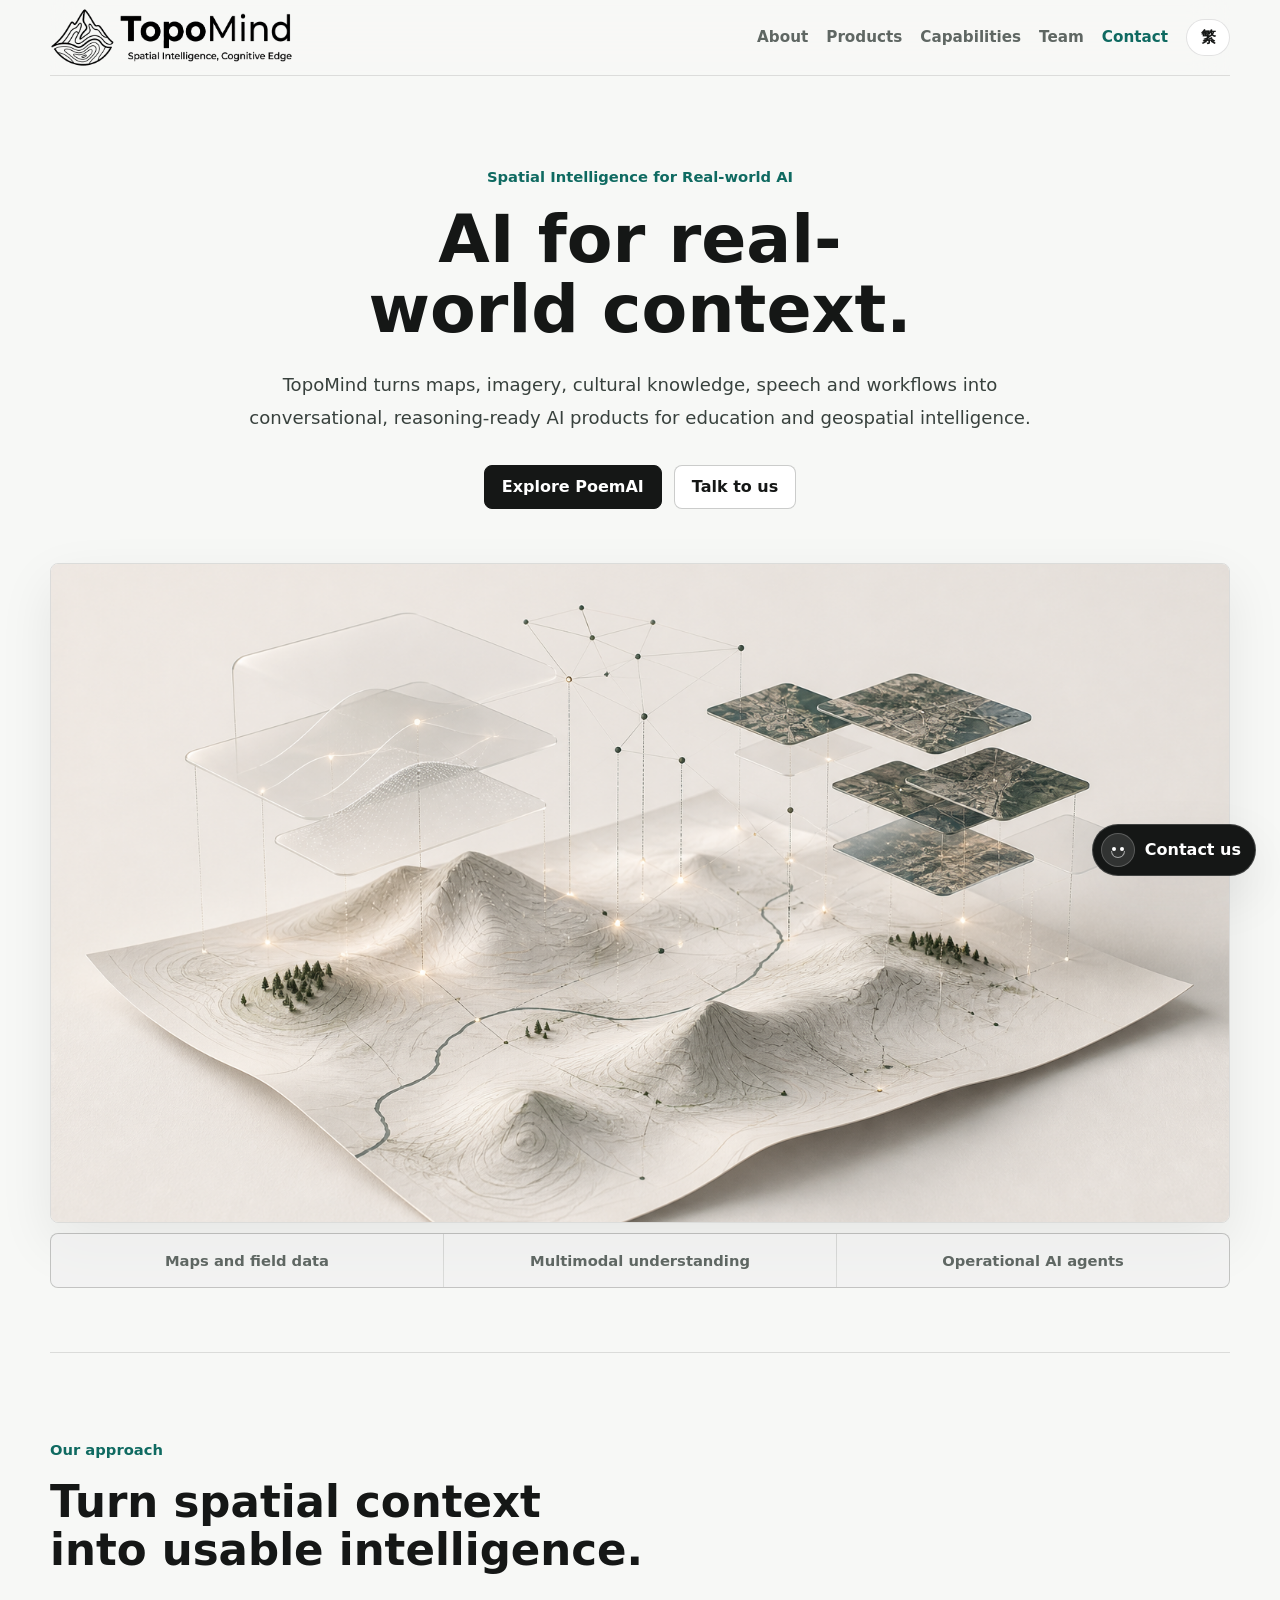
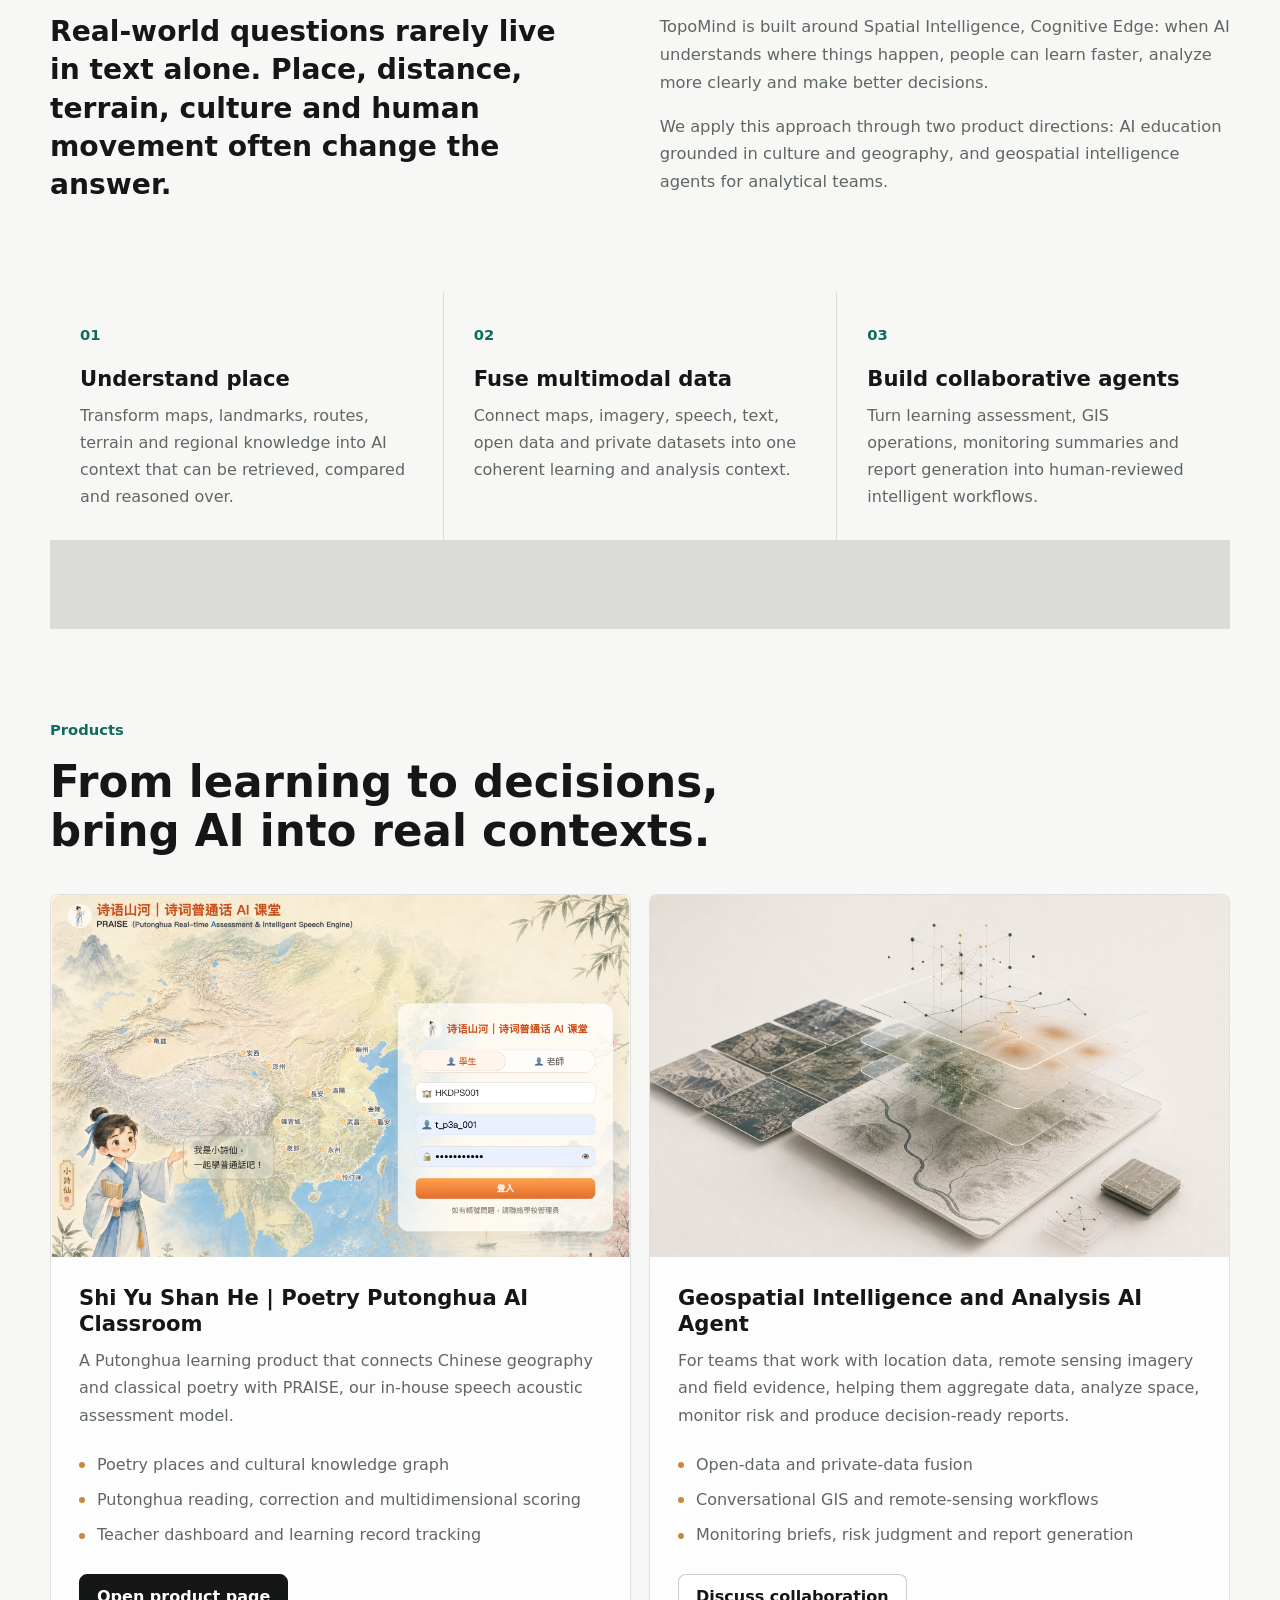
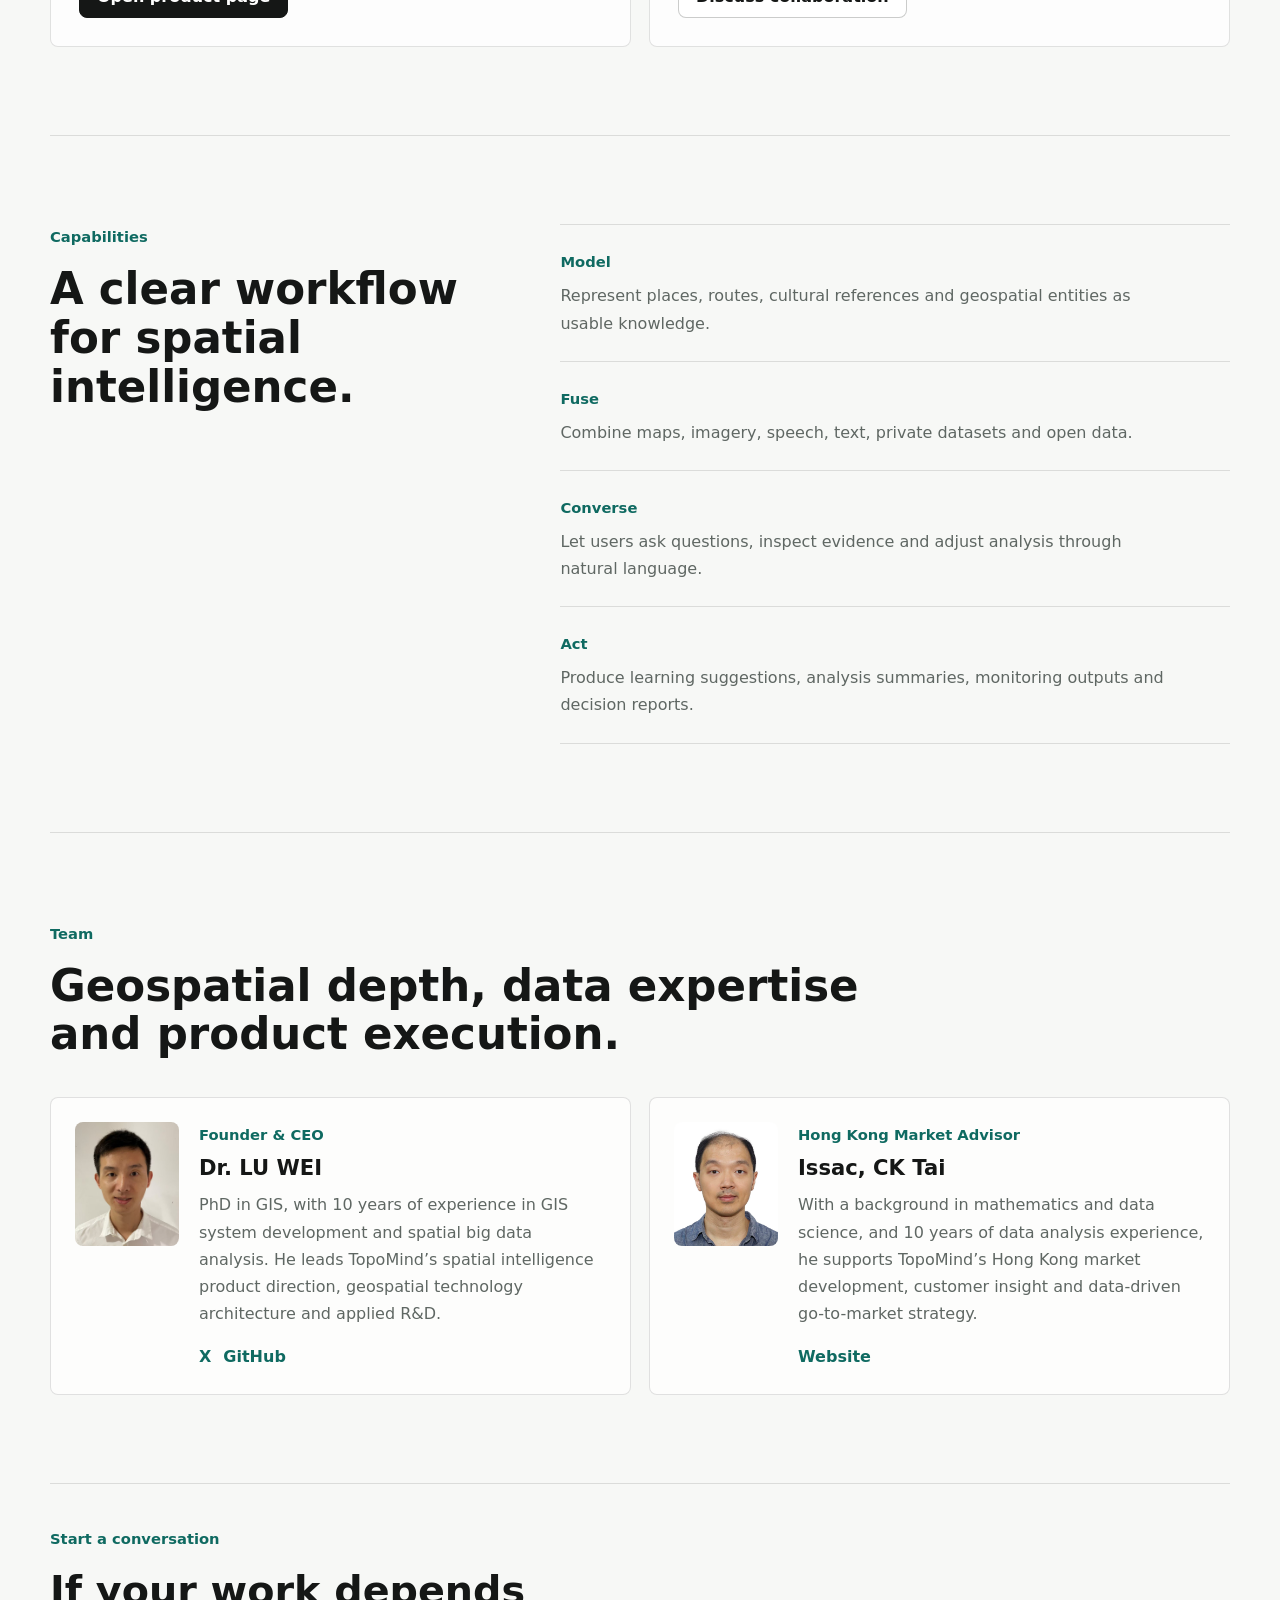
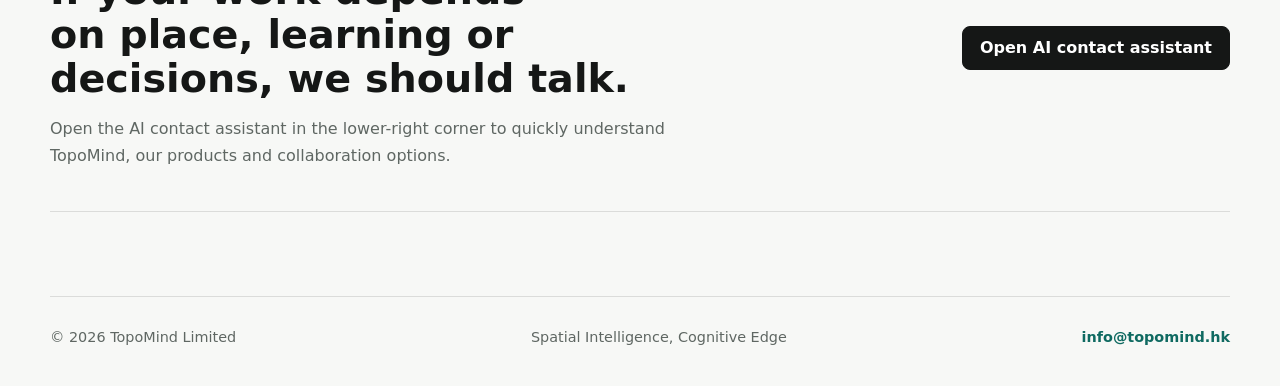
==== commit 8e8a1770: "update home page" ====
--- a/index.html
+++ b/index.html
@@ -1,16 +1,16 @@
 <!doctype html>
-<html lang="zh-Hant">
+<html lang="en">
 <head>
   <meta charset="UTF-8">
   <meta name="viewport" content="width=device-width, initial-scale=1.0">
-  <meta name="description" content="TopoMind 是一家 AI 原生空間智能公司，將地圖、影像、文化知識與工作流轉化為可對話、可推理、可落地的 AI 產品。">
-  <title>TopoMind｜AI 原生空間智能公司</title>
+  <meta name="description" content="TopoMind builds AI-native spatial intelligence products that turn maps, imagery, cultural knowledge and workflows into conversational, reasoning-ready systems.">
+  <title>TopoMind | AI-native Spatial Intelligence</title>
   <link rel="icon" href="favicon.ico" sizes="any">
   <link rel="stylesheet" type="text/css" href="assets/css/home.css">
 </head>
 <body>
   <header class="site-header">
-    <a class="brand" href="index.html" aria-label="TopoMind 首頁">
+    <a class="brand" href="index.html" aria-label="TopoMind home">
       <img
         src="assets/images/topomind-logo-header-transparent.png"
         alt="TopoMind Spatial Intelligence, Cognitive Edge"
@@ -20,13 +20,13 @@
       >
     </a>
 
-    <nav class="site-nav" aria-label="主導航">
-      <a href="#idea" data-i18n="navIdea">關於</a>
-      <a href="#products" data-i18n="navProducts">產品</a>
-      <a href="#capability" data-i18n="navCapability">能力</a>
-      <a href="#team" data-i18n="navTeam">團隊</a>
-      <button class="nav-contact" type="button" data-chat-open data-i18n="navContact">聯繫</button>
-      <button class="lang-toggle" type="button" data-lang-toggle aria-label="Switch language">EN</button>
+    <nav class="site-nav" aria-label="Main navigation">
+      <a href="#idea" data-i18n="navIdea">About</a>
+      <a href="#products" data-i18n="navProducts">Products</a>
+      <a href="#capability" data-i18n="navCapability">Capabilities</a>
+      <a href="#team" data-i18n="navTeam">Team</a>
+      <button class="nav-contact" type="button" data-chat-open data-i18n="navContact">Contact</button>
+      <button class="lang-toggle" type="button" data-lang-toggle aria-label="Switch to Traditional Chinese">繁</button>
     </nav>
   </header>
 
@@ -34,118 +34,118 @@
     <section class="hero" aria-labelledby="hero-title">
       <div class="hero-copy">
         <p class="eyebrow" data-i18n="heroEyebrow">Spatial Intelligence for Real-world AI</p>
-        <h1 id="hero-title" data-i18n="heroTitle">讓 AI 理解真實世界的脈絡。</h1>
+        <h1 id="hero-title" data-i18n="heroTitle">AI for real-world context.</h1>
         <p class="hero-lead" data-i18n="heroLead">
-          TopoMind 將地圖、影像、文化知識、語音與工作流，轉化為可對話、可推理、可落地的 AI 產品，服務教育與地理智能場景。
+          TopoMind turns maps, imagery, cultural knowledge, speech and workflows into conversational, reasoning-ready AI products for education and geospatial intelligence.
         </p>
         <div class="hero-actions">
-          <a class="button primary" href="poemai.html" data-i18n="heroPrimary">查看詩語山河</a>
-          <button class="button secondary" type="button" data-chat-open data-i18n="heroSecondary">和我們聊聊</button>
+          <a class="button primary" href="poemai.html" data-i18n="heroPrimary">Explore PoemAI</a>
+          <button class="button secondary" type="button" data-chat-open data-i18n="heroSecondary">Talk to us</button>
         </div>
       </div>
 
       <figure class="hero-visual">
         <img
           src="assets/images/home-hero-spatial-ai.png"
-          alt="抽象地形、地圖圖層與 AI 網絡的空間智能視覺"
+          alt="Abstract spatial intelligence visual with terrain, map layers and an AI network"
           width="1536"
           height="1024"
           data-i18n-attr="alt:heroImageAlt"
         >
         <figcaption class="visual-caption">
-          <span data-i18n="heroCaptionA">地圖與現場資料</span>
-          <span data-i18n="heroCaptionB">多模態理解</span>
-          <span data-i18n="heroCaptionC">可落地的 AI Agent</span>
+          <span data-i18n="heroCaptionA">Maps and field data</span>
+          <span data-i18n="heroCaptionB">Multimodal understanding</span>
+          <span data-i18n="heroCaptionC">Operational AI agents</span>
         </figcaption>
       </figure>
     </section>
 
     <section id="idea" class="section thesis-section">
       <div class="section-heading">
-        <p class="eyebrow" data-i18n="ideaEyebrow">我們的理念</p>
-        <h2 data-i18n="ideaTitle">把空間脈絡變成可用的智能。</h2>
+        <p class="eyebrow" data-i18n="ideaEyebrow">Our approach</p>
+        <h2 data-i18n="ideaTitle">Turn spatial context into usable intelligence.</h2>
       </div>
       <div class="thesis-grid">
         <p class="thesis-statement" data-i18n="ideaStatement">
-          真實世界的問題很少只存在於文字裡。地點、距離、地貌、文化與人的活動軌跡，往往決定了答案。
+          Real-world questions rarely live in text alone. Place, distance, terrain, culture and human movement often change the answer.
         </p>
         <div class="thesis-copy">
           <p data-i18n="ideaCopyA">
-            TopoMind 的核心信念是 Spatial Intelligence, Cognitive Edge：當 AI 能理解事情發生在哪裡，人就能更快理解現場，更準確地學習、分析與決策。
+            TopoMind is built around Spatial Intelligence, Cognitive Edge: when AI understands where things happen, people can learn faster, analyze more clearly and make better decisions.
           </p>
           <p data-i18n="ideaCopyB">
-            我們把這個理念落到兩類產品中：文化與地理結合的 AI 教育，以及面向團隊分析工作的地理智能 AI Agent。
+            We apply this approach through two product directions: AI education grounded in culture and geography, and geospatial intelligence agents for analytical teams.
           </p>
         </div>
       </div>
     </section>
 
-    <section class="section focus-section" aria-label="TopoMind 核心能力">
+    <section class="section focus-section" aria-label="TopoMind core capabilities">
       <div class="focus-item">
         <span>01</span>
-        <h3 data-i18n="focusA">理解地點</h3>
-        <p data-i18n="focusAText">把地圖、地標、路徑、地貌與區域知識轉化為 AI 可檢索、可比較、可推理的上下文。</p>
+        <h3 data-i18n="focusA">Understand place</h3>
+        <p data-i18n="focusAText">Transform maps, landmarks, routes, terrain and regional knowledge into AI context that can be retrieved, compared and reasoned over.</p>
       </div>
       <div class="focus-item">
         <span>02</span>
-        <h3 data-i18n="focusB">融合多模態資料</h3>
-        <p data-i18n="focusBText">連接地圖、影像、語音、文本、開放數據與私有資料，形成一致的分析和學習背景。</p>
+        <h3 data-i18n="focusB">Fuse multimodal data</h3>
+        <p data-i18n="focusBText">Connect maps, imagery, speech, text, open data and private datasets into one coherent learning and analysis context.</p>
       </div>
       <div class="focus-item">
         <span>03</span>
-        <h3 data-i18n="focusC">構建可協作 Agent</h3>
-        <p data-i18n="focusCText">把學習評測、GIS 操作、監測摘要與報告生成，變成有人類參與審核的智能流程。</p>
+        <h3 data-i18n="focusC">Build collaborative agents</h3>
+        <p data-i18n="focusCText">Turn learning assessment, GIS operations, monitoring summaries and report generation into human-reviewed intelligent workflows.</p>
       </div>
     </section>
 
     <section id="products" class="section products-section">
       <div class="section-heading">
-        <p class="eyebrow" data-i18n="productsEyebrow">產品</p>
-        <h2 data-i18n="productsTitle">從學習到決策，讓 AI 進入真實場景。</h2>
+        <p class="eyebrow" data-i18n="productsEyebrow">Products</p>
+        <h2 data-i18n="productsTitle">From learning to decisions, bring AI into real contexts.</h2>
       </div>
 
       <div class="product-grid">
         <article class="product-card product-featured">
           <img
             src="assets/images/p1.login.png"
-            alt="詩語山河詩詞普通話 AI 課堂介面"
+            alt="Shi Yu Shan He poetry Putonghua AI classroom interface"
             width="1536"
             height="960"
             data-i18n-attr="alt:poemImageAlt"
         >
           <div class="product-copy">
-            <h3 data-i18n="poemTitle">詩語山河｜詩詞普通話 AI 課堂</h3>
+            <h3 data-i18n="poemTitle">Shi Yu Shan He | Poetry Putonghua AI Classroom</h3>
             <p data-i18n="poemText">
-              以中國地理與古典詩詞為脈絡，結合 PRAISE 自研普通話語音聲學評價模型，讓學生在地圖、詩詞和 AI 跟讀中學習普通話。
+              A Putonghua learning product that connects Chinese geography and classical poetry with PRAISE, our in-house speech acoustic assessment model.
             </p>
             <ul>
-              <li data-i18n="poemPointA">詩詞地點與文化知識圖譜</li>
-              <li data-i18n="poemPointB">普通話朗讀、糾音與多維評分</li>
-              <li data-i18n="poemPointC">教師班級後台與學習記錄追蹤</li>
+              <li data-i18n="poemPointA">Poetry places and cultural knowledge graph</li>
+              <li data-i18n="poemPointB">Putonghua reading, correction and multidimensional scoring</li>
+              <li data-i18n="poemPointC">Teacher dashboard and learning record tracking</li>
             </ul>
-            <a class="button primary" href="poemai.html" data-i18n="poemCta">進入產品頁</a>
+            <a class="button primary" href="poemai.html" data-i18n="poemCta">Open product page</a>
           </div>
         </article>
 
         <article class="product-card">
           <img
             src="assets/images/home-geoint-ai.png"
-            alt="地理智能 AI Agent 的空間分析視覺"
+            alt="Spatial analysis visual for a geospatial intelligence AI agent"
             width="1536"
             height="1024"
             data-i18n-attr="alt:geoImageAlt"
         >
           <div class="product-copy">
-            <h3 data-i18n="geoTitle">地理智能與分析 AI Agent</h3>
+            <h3 data-i18n="geoTitle">Geospatial Intelligence and Analysis AI Agent</h3>
             <p data-i18n="geoText">
-              面向需要使用地點資料、遙感影像與現場證據的團隊，協助完成數據匯聚、空間分析、風險監測與決策報告。
+              For teams that work with location data, remote sensing imagery and field evidence, helping them aggregate data, analyze space, monitor risk and produce decision-ready reports.
             </p>
             <ul>
-              <li data-i18n="geoPointA">開放數據與私有數據融合</li>
-              <li data-i18n="geoPointB">對話式 GIS 和遙感分析流程</li>
-              <li data-i18n="geoPointC">監測摘要、風險研判與報告生成</li>
+              <li data-i18n="geoPointA">Open-data and private-data fusion</li>
+              <li data-i18n="geoPointB">Conversational GIS and remote-sensing workflows</li>
+              <li data-i18n="geoPointC">Monitoring briefs, risk judgment and report generation</li>
             </ul>
-            <button class="button secondary" type="button" data-chat-open data-i18n="geoCta">了解合作可能</button>
+            <button class="button secondary" type="button" data-chat-open data-i18n="geoCta">Discuss collaboration</button>
           </div>
         </article>
       </div>
@@ -153,33 +153,33 @@
 
     <section id="capability" class="section capability-section">
       <div class="section-heading">
-        <p class="eyebrow" data-i18n="capabilityEyebrow">核心能力</p>
-        <h2 data-i18n="capabilityTitle">一個清晰的空間智能工作流。</h2>
+        <p class="eyebrow" data-i18n="capabilityEyebrow">Capabilities</p>
+        <h2 data-i18n="capabilityTitle">A clear workflow for spatial intelligence.</h2>
       </div>
       <ol class="capability-steps">
         <li>
-          <span data-i18n="stepA">建模</span>
-          <p data-i18n="stepAText">把地點、路徑、文化引用和地理實體建成可用知識。</p>
-        </li>
-        <li>
-          <span data-i18n="stepB">融合</span>
-          <p data-i18n="stepBText">整合地圖、影像、語音、文本、私有資料和開放數據。</p>
-        </li>
-        <li>
-          <span data-i18n="stepC">對話</span>
-          <p data-i18n="stepCText">讓使用者用自然語言提問、檢視證據、調整分析方向。</p>
-        </li>
-        <li>
-          <span data-i18n="stepD">行動</span>
-          <p data-i18n="stepDText">輸出學習建議、分析摘要、監測結果和決策報告。</p>
+          <span data-i18n="stepA">Model</span>
+          <p data-i18n="stepAText">Represent places, routes, cultural references and geospatial entities as usable knowledge.</p>
+        </li>
+        <li>
+          <span data-i18n="stepB">Fuse</span>
+          <p data-i18n="stepBText">Combine maps, imagery, speech, text, private datasets and open data.</p>
+        </li>
+        <li>
+          <span data-i18n="stepC">Converse</span>
+          <p data-i18n="stepCText">Let users ask questions, inspect evidence and adjust analysis through natural language.</p>
+        </li>
+        <li>
+          <span data-i18n="stepD">Act</span>
+          <p data-i18n="stepDText">Produce learning suggestions, analysis summaries, monitoring outputs and decision reports.</p>
         </li>
       </ol>
     </section>
 
     <section id="team" class="section team-section">
       <div class="section-heading">
-        <p class="eyebrow" data-i18n="teamEyebrow">團隊</p>
-        <h2 data-i18n="teamTitle">懂地理、懂數據，也懂產品落地。</h2>
+        <p class="eyebrow" data-i18n="teamEyebrow">Team</p>
+        <h2 data-i18n="teamTitle">Geospatial depth, data expertise and product execution.</h2>
       </div>
       <div class="team-grid">
         <article class="team-card">
@@ -187,7 +187,7 @@
           <div>
             <p class="team-role">Founder & CEO</p>
             <h3>Dr. LU WEI</h3>
-            <p data-i18n="luweiBio">GIS 博士，具備 10 年 GIS 系統開發與空間大數據分析經驗，負責 TopoMind 的空間智能產品方向、地理技術架構與應用研發。</p>
+            <p data-i18n="luweiBio">PhD in GIS, with 10 years of experience in GIS system development and spatial big data analysis. He leads TopoMind’s spatial intelligence product direction, geospatial technology architecture and applied R&D.</p>
             <div class="team-links">
               <a href="https://x.com/knowayxyz">X</a>
               <a href="https://github.com/luwei14">GitHub</a>
@@ -199,7 +199,7 @@
           <div>
             <p class="team-role">Hong Kong Market Advisor</p>
             <h3>Issac, CK Tai</h3>
-            <p data-i18n="issacBio">數學與數據科學背景，具備 10 年數據分析經驗，協助 TopoMind 拓展香港市場、理解客戶場景與制定數據驅動的落地策略。</p>
+            <p data-i18n="issacBio">With a background in mathematics and data science, and 10 years of data analysis experience, he supports TopoMind’s Hong Kong market development, customer insight and data-driven go-to-market strategy.</p>
             <div class="team-links">
               <a href="https://issactai0124.github.io/">Website</a>
             </div>
@@ -210,41 +210,41 @@
 
     <section class="contact-section">
       <div>
-        <p class="eyebrow" data-i18n="contactEyebrow">開始合作</p>
-        <h2 data-i18n="contactTitle">如果你的工作和地點、學習或決策有關，我們可以聊聊。</h2>
-        <p data-i18n="contactText">你可以直接打開右下角 AI 聯繫助手，快速了解 TopoMind 的理念、產品和合作方式。</p>
-      </div>
-      <button class="button primary" type="button" data-chat-open data-i18n="contactCta">打開 AI 聯繫助手</button>
+        <p class="eyebrow" data-i18n="contactEyebrow">Start a conversation</p>
+        <h2 data-i18n="contactTitle">If your work depends on place, learning or decisions, we should talk.</h2>
+        <p data-i18n="contactText">Open the AI contact assistant in the lower-right corner to quickly understand TopoMind, our products and collaboration options.</p>
+      </div>
+      <button class="button primary" type="button" data-chat-open data-i18n="contactCta">Open AI contact assistant</button>
     </section>
   </main>
 
   <div class="chat-widget" data-chat-widget>
-    <section class="chat-panel" id="contact-chat" aria-label="TopoMind AI 聯繫助手" data-i18n-attr="aria-label:chatAria">
+    <section class="chat-panel" id="contact-chat" aria-label="TopoMind AI contact assistant" data-i18n-attr="aria-label:chatAria">
       <header class="chat-header">
         <span class="bot-avatar" aria-hidden="true"><span></span></span>
         <div>
-          <strong data-i18n="chatTitle">TopoMind AI 聯繫助手</strong>
-          <p data-i18n="chatSubtitle">可以問理念、產品、合作與聯絡方式</p>
+          <strong data-i18n="chatTitle">TopoMind AI contact assistant</strong>
+          <p data-i18n="chatSubtitle">Ask about TopoMind, products, partnerships or contact details</p>
         </div>
-        <button class="chat-close" type="button" data-chat-close aria-label="關閉對話" data-i18n-attr="aria-label:chatClose">×</button>
+        <button class="chat-close" type="button" data-chat-close aria-label="Close chat" data-i18n-attr="aria-label:chatClose">×</button>
       </header>
       <div class="chat-messages" data-chat-messages></div>
-      <div class="quick-replies" aria-label="快速問題" data-i18n-attr="aria-label:quickReplies">
-        <button type="button" data-chat-prompt="idea" data-i18n="quickIdea">理念</button>
-        <button type="button" data-chat-prompt="products" data-i18n="quickProducts">產品</button>
-        <button type="button" data-chat-prompt="partnership" data-i18n="quickPartnership">合作</button>
-        <button type="button" data-chat-prompt="contact" data-i18n="quickContact">聯繫方式</button>
+      <div class="quick-replies" aria-label="Quick questions" data-i18n-attr="aria-label:quickReplies">
+        <button type="button" data-chat-prompt="idea" data-i18n="quickIdea">About</button>
+        <button type="button" data-chat-prompt="products" data-i18n="quickProducts">Products</button>
+        <button type="button" data-chat-prompt="partnership" data-i18n="quickPartnership">Partner</button>
+        <button type="button" data-chat-prompt="contact" data-i18n="quickContact">Contact</button>
       </div>
       <form class="chat-form" data-chat-form>
-        <label class="sr-only" for="chat-input" data-i18n="chatInputLabel">輸入問題</label>
-        <input id="chat-input" name="message" type="text" autocomplete="off" placeholder="輸入：產品、合作、聯繫方式..." data-i18n-attr="placeholder:chatPlaceholder">
-        <button type="submit" data-i18n="chatSend">送出</button>
+        <label class="sr-only" for="chat-input" data-i18n="chatInputLabel">Type a question</label>
+        <input id="chat-input" name="message" type="text" autocomplete="off" placeholder="Type: products, partner, contact..." data-i18n-attr="placeholder:chatPlaceholder">
+        <button type="submit" data-i18n="chatSend">Send</button>
       </form>
     </section>
 
     <button class="chat-launcher" type="button" data-chat-toggle aria-expanded="false" aria-controls="contact-chat">
       <span class="bot-avatar" aria-hidden="true"><span></span></span>
-      <span data-i18n="chatLauncher">聯繫我們</span>
+      <span data-i18n="chatLauncher">Contact us</span>
     </button>
   </div>
 
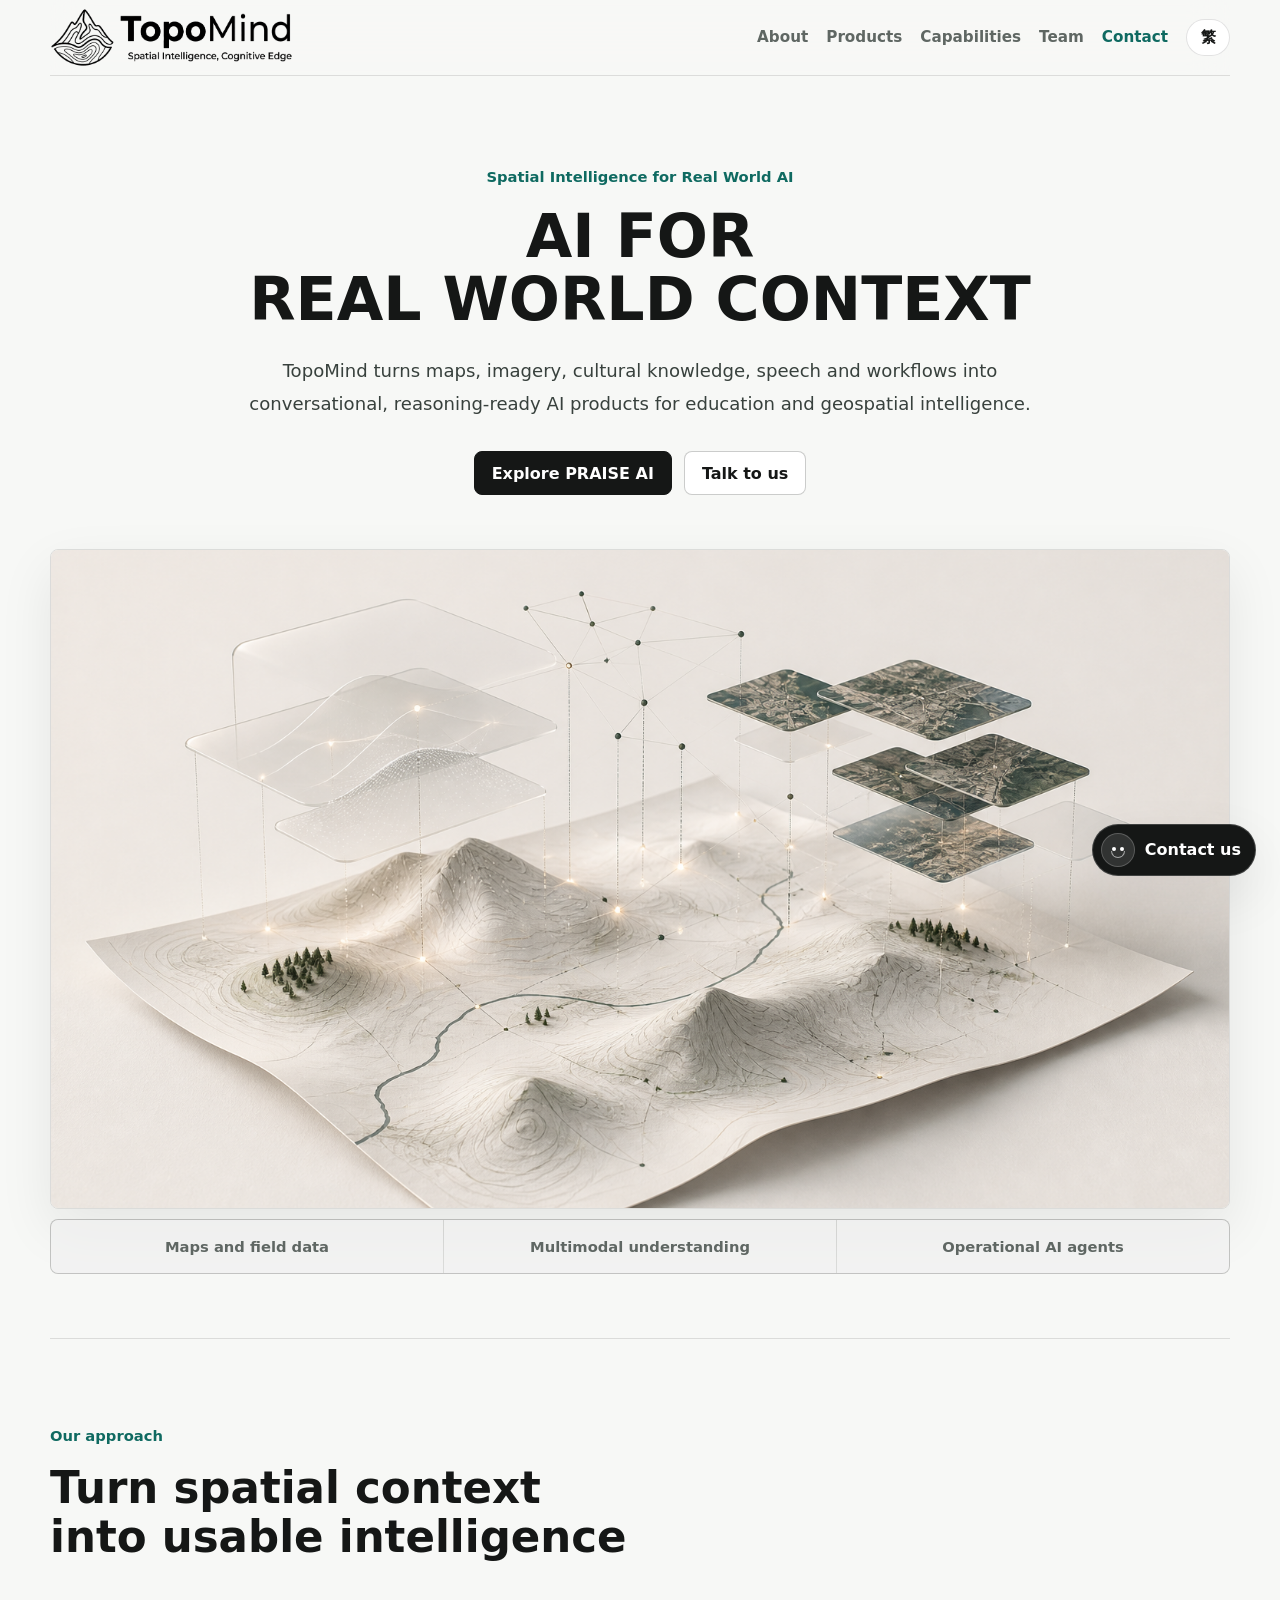
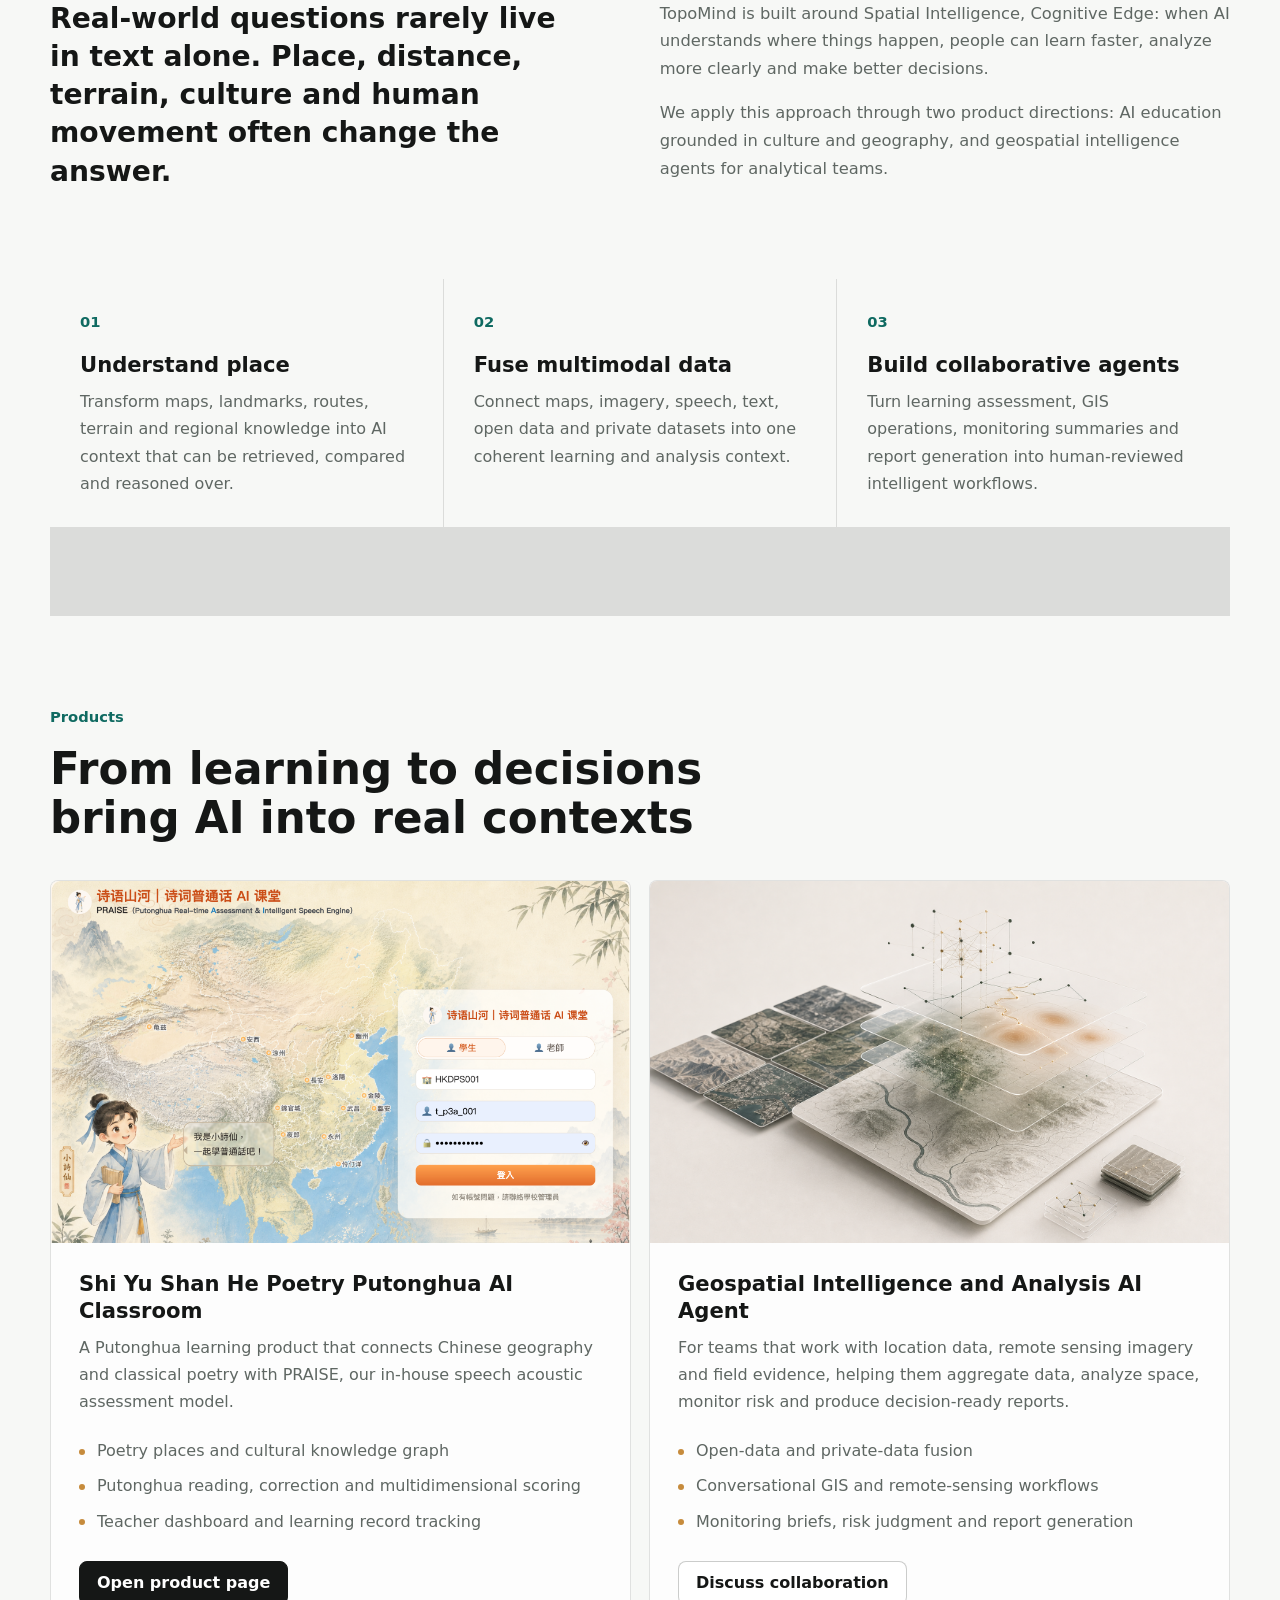
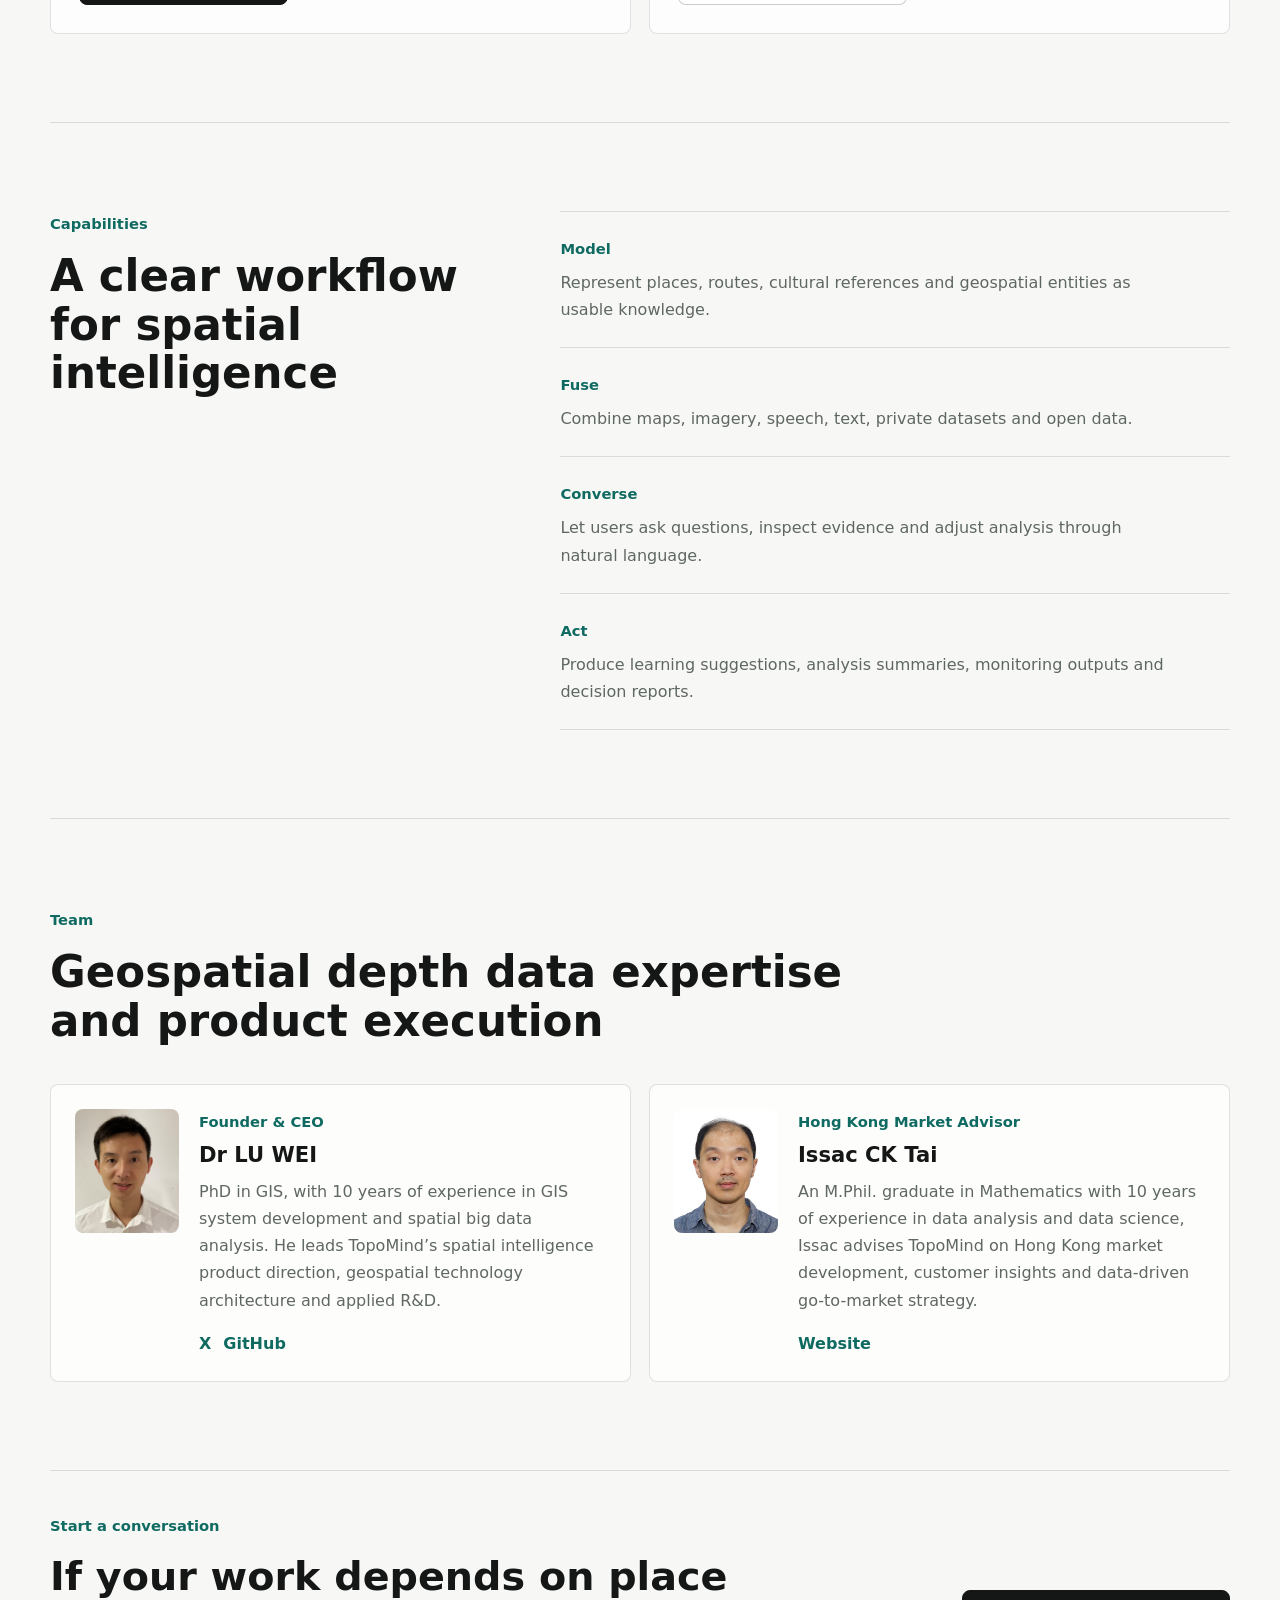
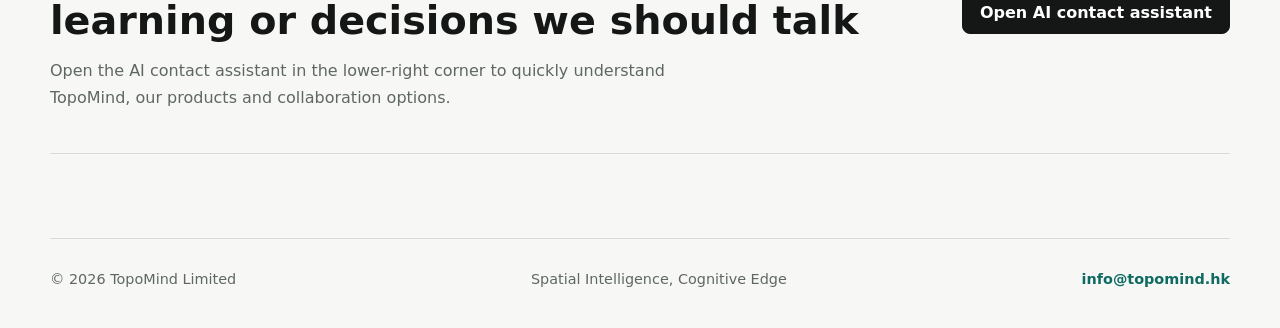
==== commit e64c4c23: "Refine homepage and product contact flows" ====
--- a/index.html
+++ b/index.html
@@ -4,7 +4,7 @@
   <meta charset="UTF-8">
   <meta name="viewport" content="width=device-width, initial-scale=1.0">
   <meta name="description" content="TopoMind builds AI-native spatial intelligence products that turn maps, imagery, cultural knowledge and workflows into conversational, reasoning-ready systems.">
-  <title>TopoMind | AI-native Spatial Intelligence</title>
+  <title>TopoMind AI Native Spatial Intelligence</title>
   <link rel="icon" href="favicon.ico" sizes="any">
   <link rel="stylesheet" type="text/css" href="assets/css/home.css">
 </head>
@@ -33,13 +33,14 @@
   <main>
     <section class="hero" aria-labelledby="hero-title">
       <div class="hero-copy">
-        <p class="eyebrow" data-i18n="heroEyebrow">Spatial Intelligence for Real-world AI</p>
-        <h1 id="hero-title" data-i18n="heroTitle">AI for real-world context.</h1>
+        <p class="eyebrow" data-i18n="heroEyebrow">Spatial Intelligence for Real World AI</p>
+        <h1 id="hero-title" data-i18n="heroTitle">AI FOR
+REAL WORLD CONTEXT</h1>
         <p class="hero-lead" data-i18n="heroLead">
           TopoMind turns maps, imagery, cultural knowledge, speech and workflows into conversational, reasoning-ready AI products for education and geospatial intelligence.
         </p>
         <div class="hero-actions">
-          <a class="button primary" href="poemai.html" data-i18n="heroPrimary">Explore PoemAI</a>
+          <a class="button primary" href="poemai.html" data-i18n="heroPrimary">Explore PRAISE AI</a>
           <button class="button secondary" type="button" data-chat-open data-i18n="heroSecondary">Talk to us</button>
         </div>
       </div>
@@ -63,7 +64,7 @@
     <section id="idea" class="section thesis-section">
       <div class="section-heading">
         <p class="eyebrow" data-i18n="ideaEyebrow">Our approach</p>
-        <h2 data-i18n="ideaTitle">Turn spatial context into usable intelligence.</h2>
+        <h2 data-i18n="ideaTitle">Turn spatial context into usable intelligence</h2>
       </div>
       <div class="thesis-grid">
         <p class="thesis-statement" data-i18n="ideaStatement">
@@ -101,7 +102,7 @@
     <section id="products" class="section products-section">
       <div class="section-heading">
         <p class="eyebrow" data-i18n="productsEyebrow">Products</p>
-        <h2 data-i18n="productsTitle">From learning to decisions, bring AI into real contexts.</h2>
+        <h2 data-i18n="productsTitle">From learning to decisions bring AI into real contexts</h2>
       </div>
 
       <div class="product-grid">
@@ -114,7 +115,7 @@
             data-i18n-attr="alt:poemImageAlt"
         >
           <div class="product-copy">
-            <h3 data-i18n="poemTitle">Shi Yu Shan He | Poetry Putonghua AI Classroom</h3>
+            <h3 data-i18n="poemTitle">Shi Yu Shan He Poetry Putonghua AI Classroom</h3>
             <p data-i18n="poemText">
               A Putonghua learning product that connects Chinese geography and classical poetry with PRAISE, our in-house speech acoustic assessment model.
             </p>
@@ -154,7 +155,7 @@
     <section id="capability" class="section capability-section">
       <div class="section-heading">
         <p class="eyebrow" data-i18n="capabilityEyebrow">Capabilities</p>
-        <h2 data-i18n="capabilityTitle">A clear workflow for spatial intelligence.</h2>
+        <h2 data-i18n="capabilityTitle">A clear workflow for spatial intelligence</h2>
       </div>
       <ol class="capability-steps">
         <li>
@@ -179,14 +180,14 @@
     <section id="team" class="section team-section">
       <div class="section-heading">
         <p class="eyebrow" data-i18n="teamEyebrow">Team</p>
-        <h2 data-i18n="teamTitle">Geospatial depth, data expertise and product execution.</h2>
+        <h2 data-i18n="teamTitle">Geospatial depth data expertise and product execution</h2>
       </div>
       <div class="team-grid">
         <article class="team-card">
-          <img src="assets/images/luwei.jpg" alt="Dr. LU WEI" width="300" height="380">
+          <img src="assets/images/luwei.jpg" alt="Dr LU WEI" width="300" height="380">
           <div>
             <p class="team-role">Founder & CEO</p>
-            <h3>Dr. LU WEI</h3>
+            <h3>Dr LU WEI</h3>
             <p data-i18n="luweiBio">PhD in GIS, with 10 years of experience in GIS system development and spatial big data analysis. He leads TopoMind’s spatial intelligence product direction, geospatial technology architecture and applied R&D.</p>
             <div class="team-links">
               <a href="https://x.com/knowayxyz">X</a>
@@ -195,11 +196,11 @@
           </div>
         </article>
         <article class="team-card">
-          <img src="assets/images/issac.png" alt="Issac, CK Tai" width="300" height="380">
+          <img src="assets/images/issac.png" alt="Issac CK Tai" width="300" height="380">
           <div>
             <p class="team-role">Hong Kong Market Advisor</p>
-            <h3>Issac, CK Tai</h3>
-            <p data-i18n="issacBio">With a background in mathematics and data science, and 10 years of data analysis experience, he supports TopoMind’s Hong Kong market development, customer insight and data-driven go-to-market strategy.</p>
+            <h3>Issac CK Tai</h3>
+            <p data-i18n="issacBio">An M.Phil. graduate in Mathematics with 10 years of experience in data analysis and data science, Issac advises TopoMind on Hong Kong market development, customer insights and data-driven go-to-market strategy.</p>
             <div class="team-links">
               <a href="https://issactai0124.github.io/">Website</a>
             </div>
@@ -211,7 +212,7 @@
     <section class="contact-section">
       <div>
         <p class="eyebrow" data-i18n="contactEyebrow">Start a conversation</p>
-        <h2 data-i18n="contactTitle">If your work depends on place, learning or decisions, we should talk.</h2>
+        <h2 data-i18n="contactTitle">If your work depends on place learning or decisions we should talk</h2>
         <p data-i18n="contactText">Open the AI contact assistant in the lower-right corner to quickly understand TopoMind, our products and collaboration options.</p>
       </div>
       <button class="button primary" type="button" data-chat-open data-i18n="contactCta">Open AI contact assistant</button>
@@ -224,7 +225,7 @@
         <span class="bot-avatar" aria-hidden="true"><span></span></span>
         <div>
           <strong data-i18n="chatTitle">TopoMind AI contact assistant</strong>
-          <p data-i18n="chatSubtitle">Ask about TopoMind, products, partnerships or contact details</p>
+          <p data-i18n="chatSubtitle">Ask about TopoMind products partnerships or contact details</p>
         </div>
         <button class="chat-close" type="button" data-chat-close aria-label="Close chat" data-i18n-attr="aria-label:chatClose">×</button>
       </header>
--- a/assets/css/home.css
+++ b/assets/css/home.css
@@ -75,6 +75,7 @@
   font-size: clamp(3rem, 5.7vw, 5.35rem);
   font-weight: 740;
   line-height: 1.05;
+  white-space: pre-line;
   text-wrap: balance;
 }
 
@@ -741,7 +742,7 @@
 
 html[lang="en"] h1 {
   max-width: 860px;
-  font-size: clamp(2.9rem, 5.2vw, 5rem);
+  font-size: clamp(2.65rem, 4.7vw, 4.55rem);
 }
 
 html[lang="en"] .hero-lead {
@@ -799,6 +800,10 @@
     line-height: 1.04;
   }
 
+  html[lang="en"] h1 {
+    font-size: 2.35rem;
+  }
+
   h2 {
     font-size: 1.9rem;
   }
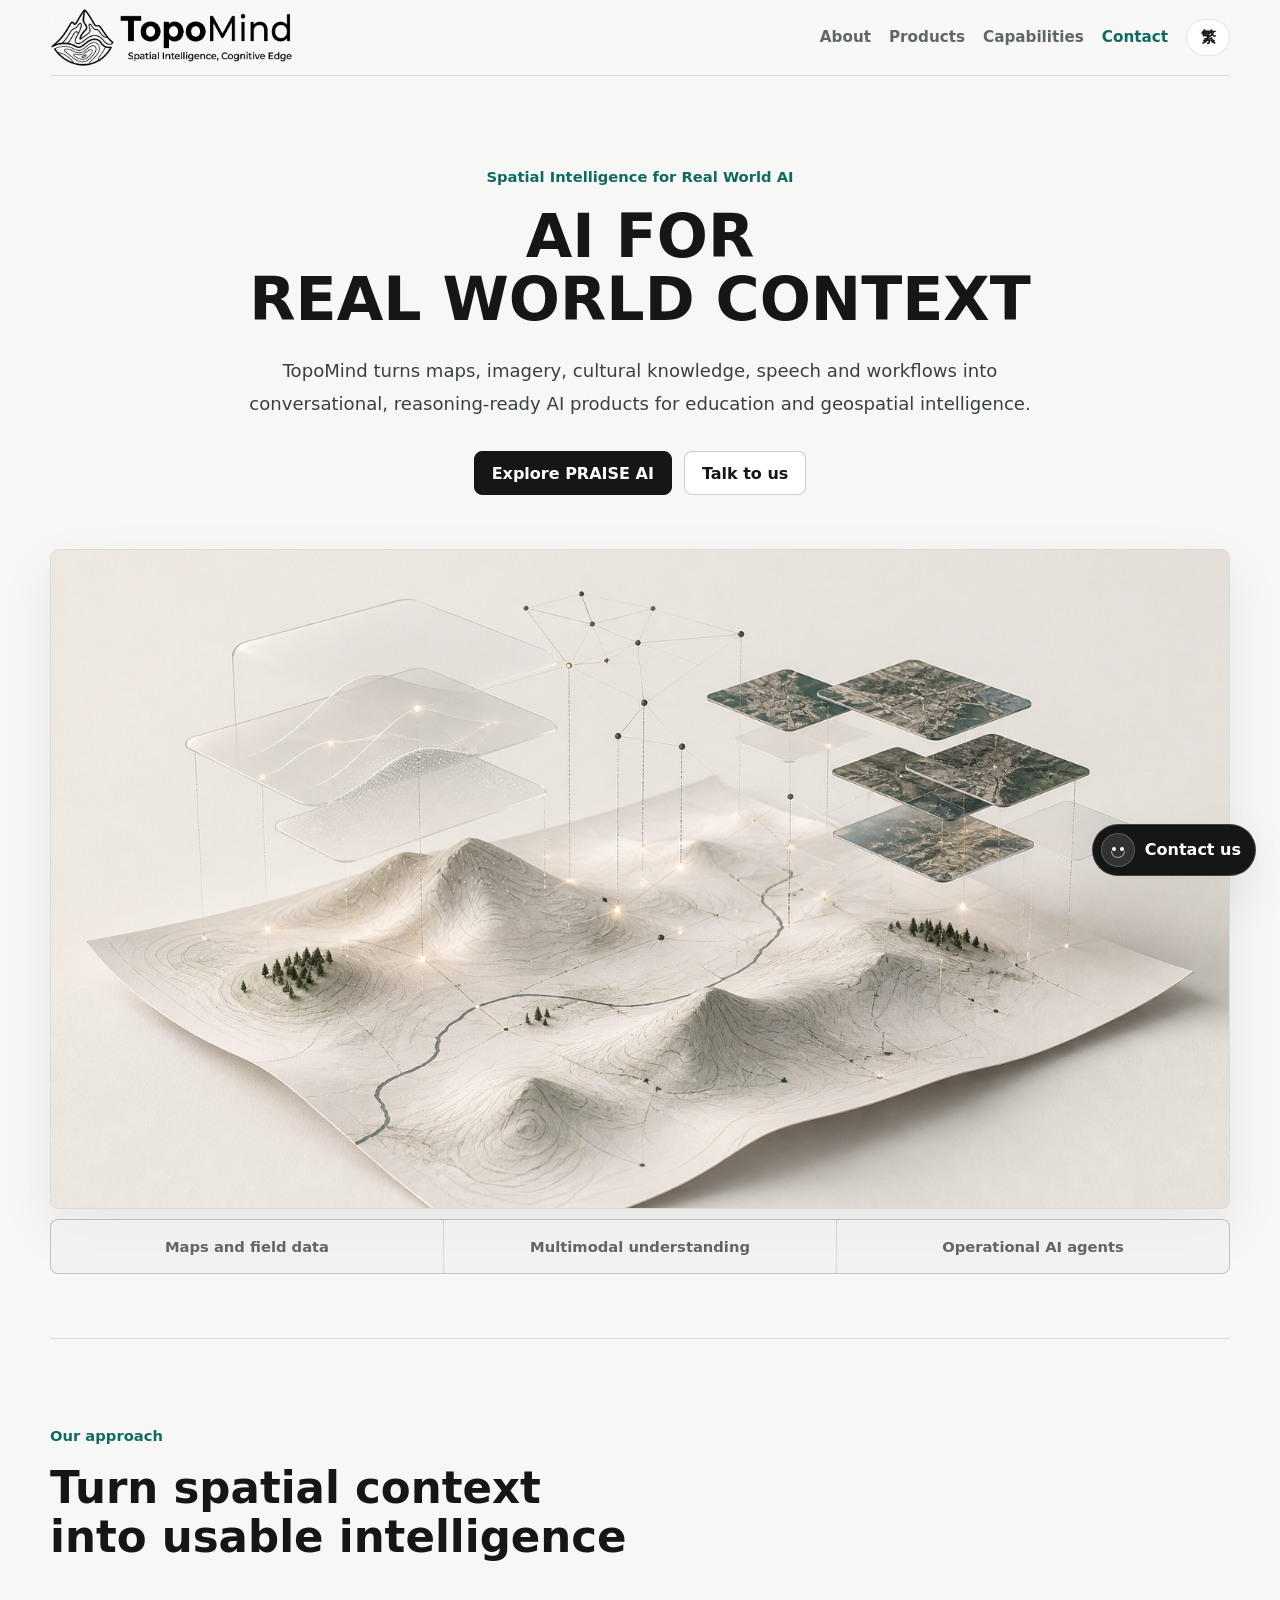
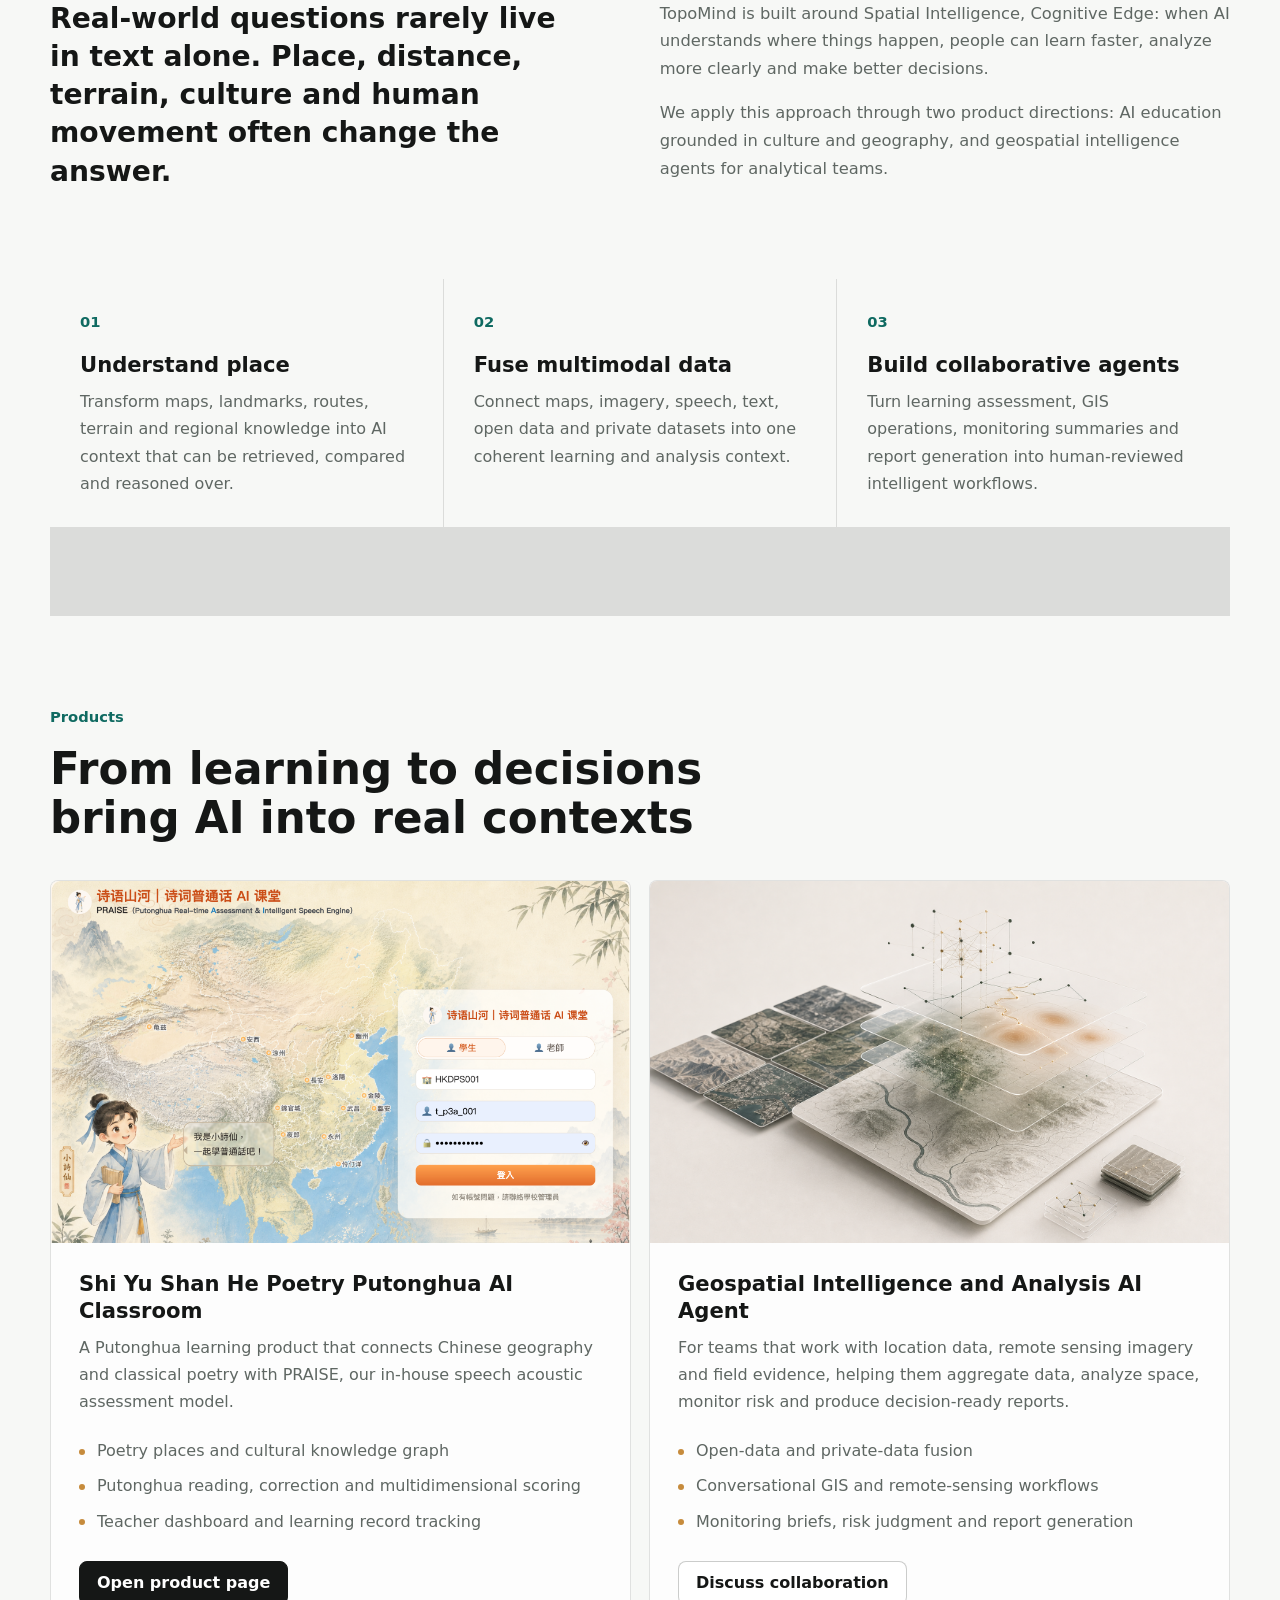
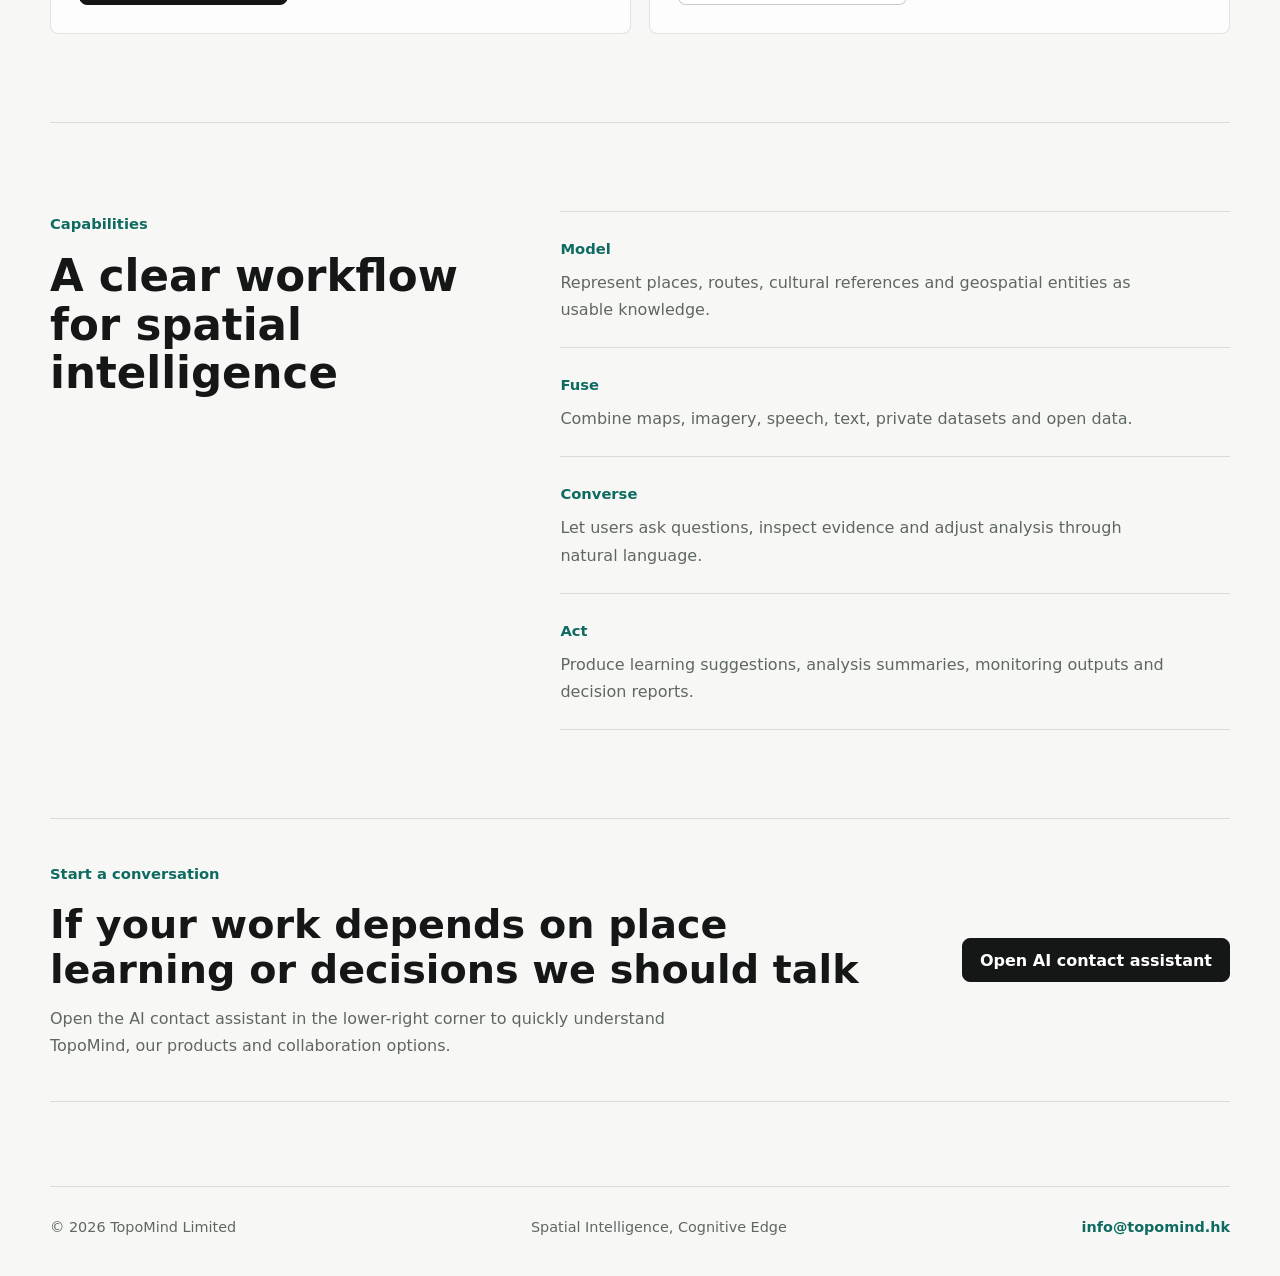
==== commit 114ff7b3: "Remove team section from homepage" ====
--- a/index.html
+++ b/index.html
@@ -24,7 +24,6 @@
       <a href="#idea" data-i18n="navIdea">About</a>
       <a href="#products" data-i18n="navProducts">Products</a>
       <a href="#capability" data-i18n="navCapability">Capabilities</a>
-      <a href="#team" data-i18n="navTeam">Team</a>
       <button class="nav-contact" type="button" data-chat-open data-i18n="navContact">Contact</button>
       <button class="lang-toggle" type="button" data-lang-toggle aria-label="Switch to Traditional Chinese">繁</button>
     </nav>
@@ -177,38 +176,6 @@
       </ol>
     </section>
 
-    <section id="team" class="section team-section">
-      <div class="section-heading">
-        <p class="eyebrow" data-i18n="teamEyebrow">Team</p>
-        <h2 data-i18n="teamTitle">Geospatial depth data expertise and product execution</h2>
-      </div>
-      <div class="team-grid">
-        <article class="team-card">
-          <img src="assets/images/luwei.jpg" alt="Dr LU WEI" width="300" height="380">
-          <div>
-            <p class="team-role">Founder & CEO</p>
-            <h3>Dr LU WEI</h3>
-            <p data-i18n="luweiBio">PhD in GIS, with 10 years of experience in GIS system development and spatial big data analysis. He leads TopoMind’s spatial intelligence product direction, geospatial technology architecture and applied R&D.</p>
-            <div class="team-links">
-              <a href="https://x.com/knowayxyz">X</a>
-              <a href="https://github.com/luwei14">GitHub</a>
-            </div>
-          </div>
-        </article>
-        <article class="team-card">
-          <img src="assets/images/issac.png" alt="Issac CK Tai" width="300" height="380">
-          <div>
-            <p class="team-role">Hong Kong Market Advisor</p>
-            <h3>Issac CK Tai</h3>
-            <p data-i18n="issacBio">An M.Phil. graduate in Mathematics with 10 years of experience in data analysis and data science, Issac advises TopoMind on Hong Kong market development, customer insights and data-driven go-to-market strategy.</p>
-            <div class="team-links">
-              <a href="https://issactai0124.github.io/">Website</a>
-            </div>
-          </div>
-        </article>
-      </div>
-    </section>
-
     <section class="contact-section">
       <div>
         <p class="eyebrow" data-i18n="contactEyebrow">Start a conversation</p>
--- a/assets/css/home.css
+++ b/assets/css/home.css
@@ -333,7 +333,6 @@
 }
 
 .focus-item span,
-.team-role,
 .capability-steps span {
   display: block;
   margin-bottom: 18px;
@@ -434,50 +433,6 @@
 .capability-steps p {
   max-width: 620px;
   margin-bottom: 0;
-}
-
-.team-grid {
-  display: grid;
-  grid-template-columns: repeat(2, minmax(0, 1fr));
-  gap: 18px;
-}
-
-.team-card {
-  display: grid;
-  grid-template-columns: 104px minmax(0, 1fr);
-  gap: 20px;
-  padding: 24px;
-  border: 1px solid var(--line);
-  border-radius: 8px;
-  background: rgba(255, 255, 255, 0.68);
-}
-
-.team-card img {
-  width: 104px;
-  height: 124px;
-  border-radius: 8px;
-  object-fit: cover;
-  background: var(--surface-muted);
-}
-
-.team-role {
-  margin-bottom: 8px;
-}
-
-.team-card p:last-of-type {
-  margin-bottom: 0;
-}
-
-.team-links {
-  display: flex;
-  flex-wrap: wrap;
-  gap: 12px;
-  margin-top: 16px;
-}
-
-.team-links a {
-  color: var(--accent);
-  font-weight: 700;
 }
 
 .contact-section {
@@ -773,7 +728,6 @@
   .focus-section,
   .product-grid,
   .capability-section,
-  .team-grid,
   .contact-section {
     grid-template-columns: 1fr;
   }
@@ -834,18 +788,8 @@
   }
 
   .focus-item,
-  .product-copy,
-  .team-card {
+  .product-copy {
     padding: 22px;
-  }
-
-  .team-card {
-    grid-template-columns: 1fr;
-  }
-
-  .team-card img {
-    width: 96px;
-    height: 116px;
   }
 
   .contact-section {
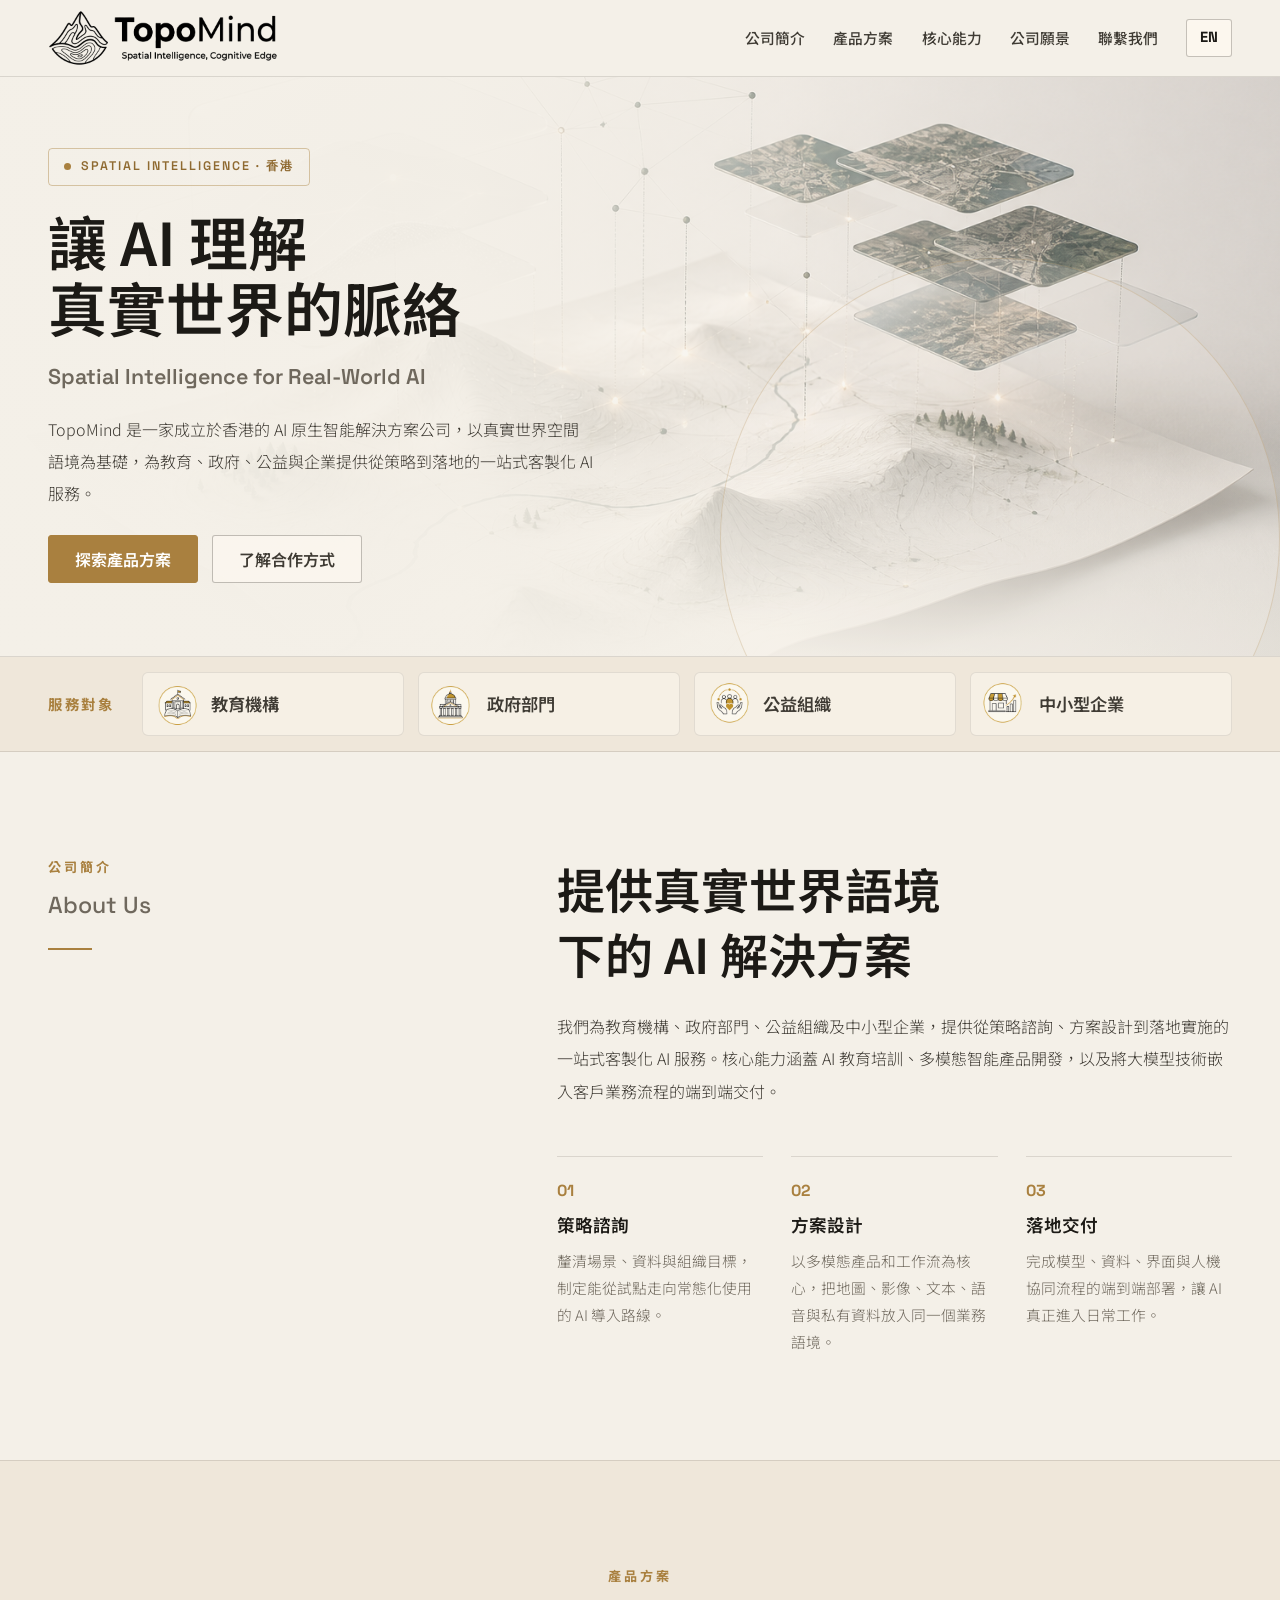
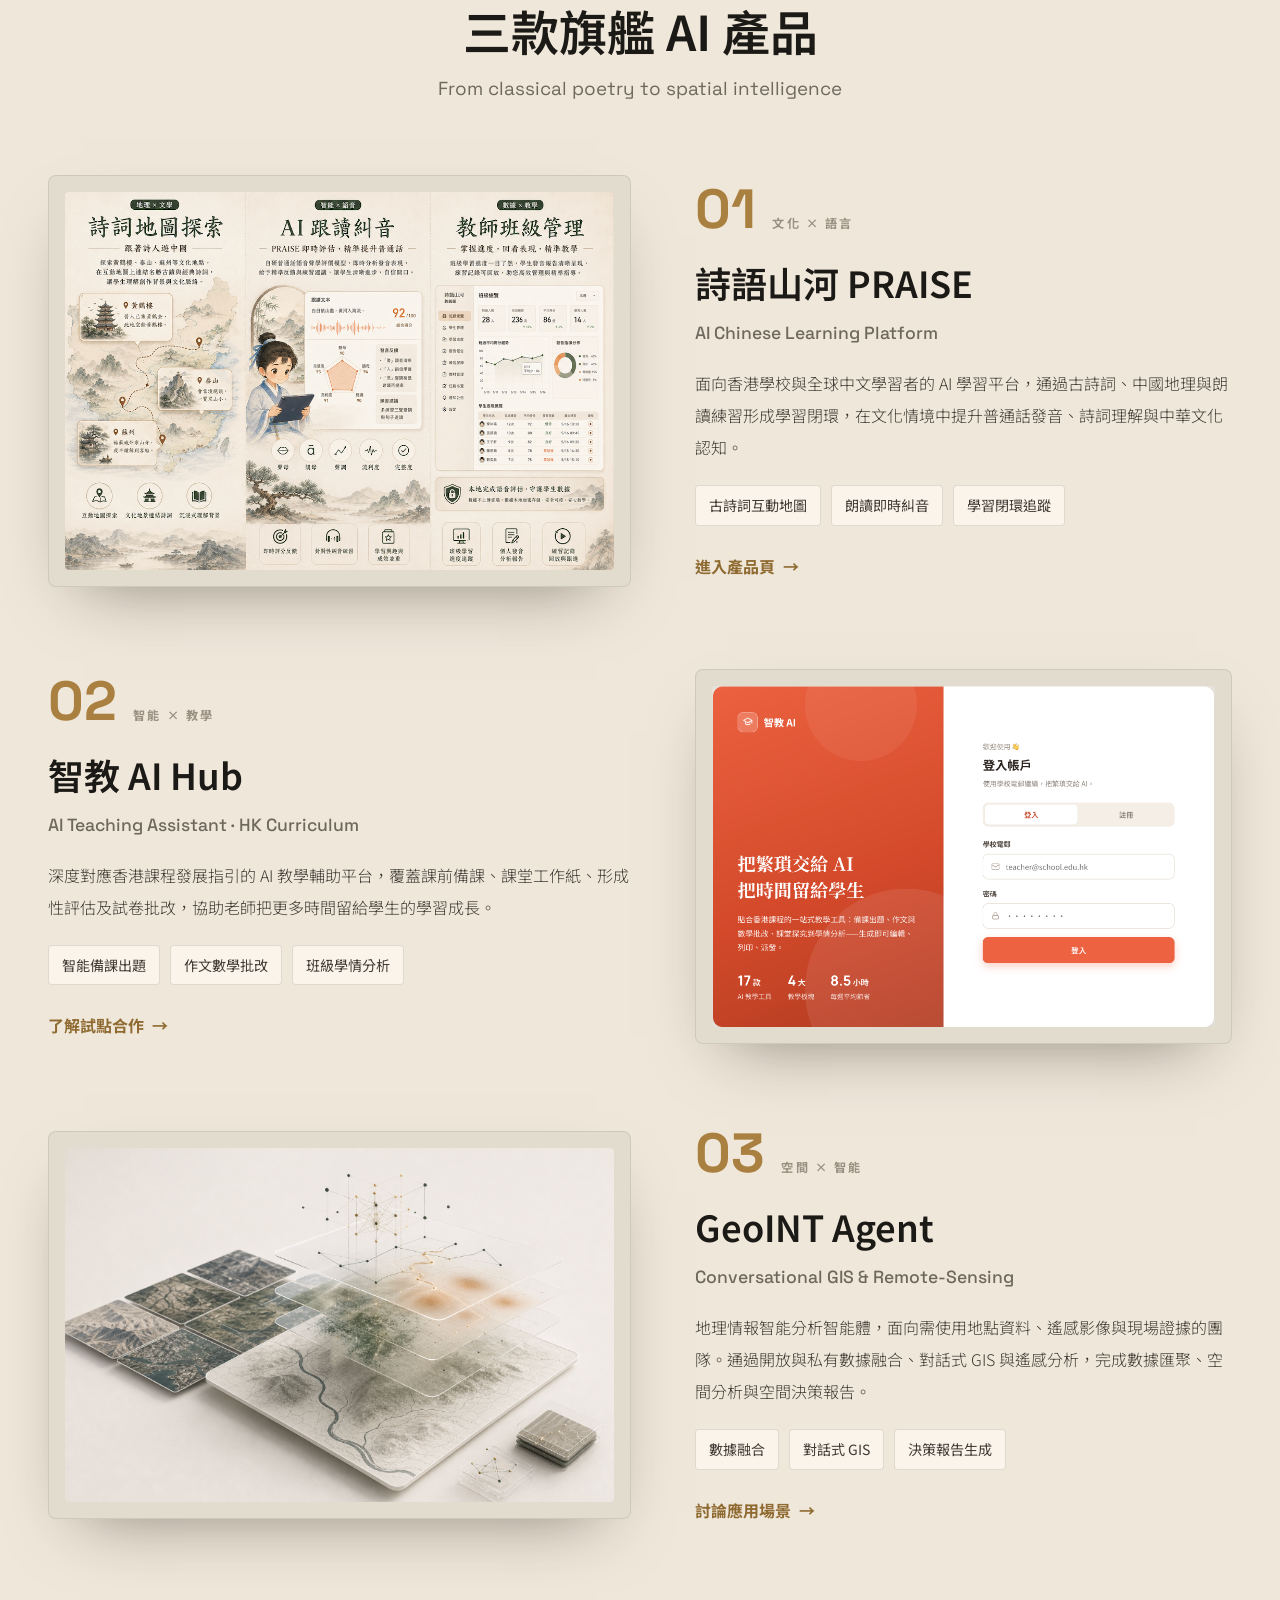
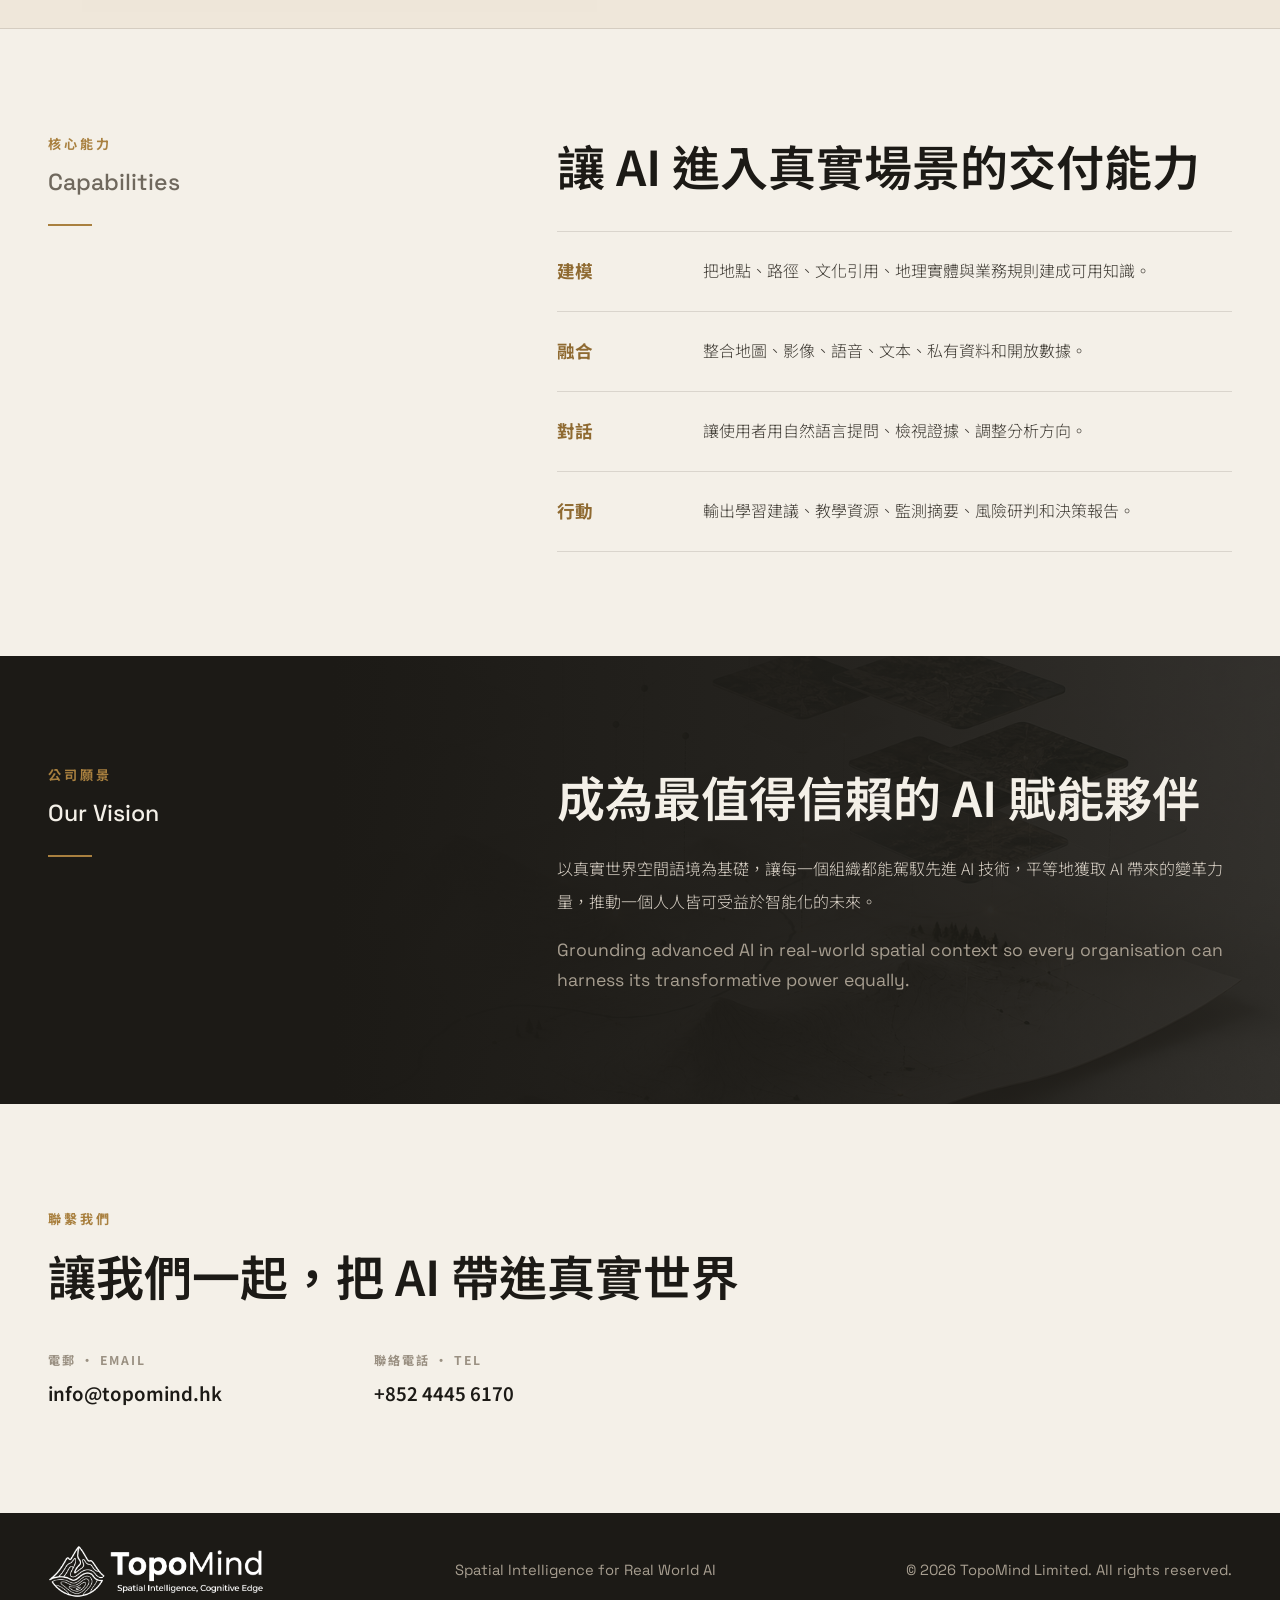
==== commit 5b251203: "Refresh homepage design and clean assets" ====
--- a/index.html
+++ b/index.html
@@ -1,225 +1,285 @@
 <!doctype html>
-<html lang="en">
+<html lang="zh-Hant">
 <head>
   <meta charset="UTF-8">
   <meta name="viewport" content="width=device-width, initial-scale=1.0">
-  <meta name="description" content="TopoMind builds AI-native spatial intelligence products that turn maps, imagery, cultural knowledge and workflows into conversational, reasoning-ready systems.">
-  <title>TopoMind AI Native Spatial Intelligence</title>
+  <meta name="description" content="TopoMind 是一家成立於香港的 AI 原生智能解決方案公司，以真實世界空間語境為基礎，為教育、政府、公益與企業提供從策略到落地的一站式客製化 AI 服務。">
+  <title>TopoMind AI 原生空間智能公司</title>
   <link rel="icon" href="favicon.ico" sizes="any">
+  <link rel="preconnect" href="https://fonts.googleapis.com">
+  <link rel="preconnect" href="https://fonts.gstatic.com" crossorigin>
+  <link href="https://fonts.googleapis.com/css2?family=Noto+Sans+TC:wght@300;400;500;600;700&family=Space+Grotesk:wght@400;500;600;700&display=swap" rel="stylesheet">
   <link rel="stylesheet" type="text/css" href="assets/css/home.css">
 </head>
 <body>
   <header class="site-header">
-    <a class="brand" href="index.html" aria-label="TopoMind home">
-      <img
-        src="assets/images/topomind-logo-header-transparent.png"
-        alt="TopoMind Spatial Intelligence, Cognitive Edge"
-        class="brand-logo"
-        width="1378"
-        height="336"
-      >
-    </a>
-
-    <nav class="site-nav" aria-label="Main navigation">
-      <a href="#idea" data-i18n="navIdea">About</a>
-      <a href="#products" data-i18n="navProducts">Products</a>
-      <a href="#capability" data-i18n="navCapability">Capabilities</a>
-      <button class="nav-contact" type="button" data-chat-open data-i18n="navContact">Contact</button>
-      <button class="lang-toggle" type="button" data-lang-toggle aria-label="Switch to Traditional Chinese">繁</button>
-    </nav>
+    <div class="header-inner">
+      <a class="brand" href="index.html" aria-label="TopoMind home">
+        <img
+          src="assets/images/topomind-logo-header-transparent.png"
+          alt="TopoMind Spatial Intelligence, Cognitive Edge"
+          class="brand-logo"
+          width="1378"
+          height="336"
+        >
+      </a>
+
+      <nav class="site-nav" aria-label="Main navigation" data-i18n-attr="aria-label:navAria">
+        <a href="#about" data-i18n="navAbout">公司簡介</a>
+        <a href="#products" data-i18n="navProducts">產品方案</a>
+        <a href="#capability" data-i18n="navCapability">核心能力</a>
+        <a href="#vision" data-i18n="navVision">公司願景</a>
+        <a class="nav-contact" href="#contact" data-i18n="navContact">聯繫我們</a>
+        <button class="lang-toggle" type="button" data-lang-toggle aria-label="Switch to English">EN</button>
+      </nav>
+    </div>
   </header>
 
   <main>
     <section class="hero" aria-labelledby="hero-title">
-      <div class="hero-copy">
-        <p class="eyebrow" data-i18n="heroEyebrow">Spatial Intelligence for Real World AI</p>
-        <h1 id="hero-title" data-i18n="heroTitle">AI FOR
-REAL WORLD CONTEXT</h1>
-        <p class="hero-lead" data-i18n="heroLead">
-          TopoMind turns maps, imagery, cultural knowledge, speech and workflows into conversational, reasoning-ready AI products for education and geospatial intelligence.
+      <div class="hero-bg" aria-hidden="true"></div>
+      <div class="hero-inner">
+        <div class="hero-copy">
+          <p class="hero-badge">
+            <span></span>
+            <span data-i18n="heroBadge">SPATIAL INTELLIGENCE · 香港</span>
+          </p>
+          <h1 id="hero-title" data-i18n="heroTitle">讓 AI 理解
+真實世界的脈絡</h1>
+          <p class="hero-kicker" data-i18n="heroKicker">Spatial Intelligence for Real-World AI</p>
+          <p class="hero-lead" data-i18n="heroLead">
+            TopoMind 是一家成立於香港的 AI 原生智能解決方案公司，以真實世界空間語境為基礎，為教育、政府、公益與企業提供從策略到落地的一站式客製化 AI 服務。
+          </p>
+          <div class="hero-actions">
+            <a class="button primary" href="#products" data-i18n="heroPrimary">探索產品方案</a>
+            <a class="button secondary" href="#contact" data-i18n="heroSecondary">了解合作方式</a>
+          </div>
+        </div>
+      </div>
+    </section>
+
+    <section class="service-strip" aria-label="TopoMind service sectors" data-i18n-attr="aria-label:serviceAria">
+      <div class="service-inner">
+        <span class="strip-label" data-i18n="serviceLabel">服務對象</span>
+        <div class="service-list">
+          <span class="service-object">
+            <img class="service-icon" src="assets/images/service-object-education.png" alt="" width="256" height="256" loading="lazy" aria-hidden="true">
+            <span data-i18n="serviceEducation">教育機構</span>
+          </span>
+          <span class="service-object">
+            <img class="service-icon" src="assets/images/service-object-government.png" alt="" width="256" height="256" loading="lazy" aria-hidden="true">
+            <span data-i18n="serviceGovernment">政府部門</span>
+          </span>
+          <span class="service-object">
+            <img class="service-icon" src="assets/images/service-object-nonprofit.png" alt="" width="256" height="256" loading="lazy" aria-hidden="true">
+            <span data-i18n="serviceNgo">公益組織</span>
+          </span>
+          <span class="service-object">
+            <img class="service-icon" src="assets/images/service-object-business.png" alt="" width="256" height="256" loading="lazy" aria-hidden="true">
+            <span data-i18n="serviceBusiness">中小型企業</span>
+          </span>
+        </div>
+      </div>
+    </section>
+
+    <section id="about" class="section about-section">
+      <div class="section-marker">
+        <p class="eyebrow" data-i18n="aboutEyebrow">公司簡介</p>
+        <p class="section-en">About Us</p>
+      </div>
+      <div class="section-body">
+        <h2 data-i18n="aboutTitle">提供真實世界語境下的 AI 解決方案</h2>
+        <p class="large-copy" data-i18n="aboutLead">
+          我們為教育機構、政府部門、公益組織及中小型企業，提供從策略諮詢、方案設計到落地實施的一站式客製化 AI 服務。核心能力涵蓋 AI 教育培訓、多模態智能產品開發，以及將大模型技術嵌入客戶業務流程的端到端交付。
         </p>
-        <div class="hero-actions">
-          <a class="button primary" href="poemai.html" data-i18n="heroPrimary">Explore PRAISE AI</a>
-          <button class="button secondary" type="button" data-chat-open data-i18n="heroSecondary">Talk to us</button>
-        </div>
-      </div>
-
-      <figure class="hero-visual">
-        <img
-          src="assets/images/home-hero-spatial-ai.png"
-          alt="Abstract spatial intelligence visual with terrain, map layers and an AI network"
-          width="1536"
-          height="1024"
-          data-i18n-attr="alt:heroImageAlt"
-        >
-        <figcaption class="visual-caption">
-          <span data-i18n="heroCaptionA">Maps and field data</span>
-          <span data-i18n="heroCaptionB">Multimodal understanding</span>
-          <span data-i18n="heroCaptionC">Operational AI agents</span>
-        </figcaption>
-      </figure>
-    </section>
-
-    <section id="idea" class="section thesis-section">
-      <div class="section-heading">
-        <p class="eyebrow" data-i18n="ideaEyebrow">Our approach</p>
-        <h2 data-i18n="ideaTitle">Turn spatial context into usable intelligence</h2>
-      </div>
-      <div class="thesis-grid">
-        <p class="thesis-statement" data-i18n="ideaStatement">
-          Real-world questions rarely live in text alone. Place, distance, terrain, culture and human movement often change the answer.
-        </p>
-        <div class="thesis-copy">
-          <p data-i18n="ideaCopyA">
-            TopoMind is built around Spatial Intelligence, Cognitive Edge: when AI understands where things happen, people can learn faster, analyze more clearly and make better decisions.
-          </p>
-          <p data-i18n="ideaCopyB">
-            We apply this approach through two product directions: AI education grounded in culture and geography, and geospatial intelligence agents for analytical teams.
-          </p>
-        </div>
-      </div>
-    </section>
-
-    <section class="section focus-section" aria-label="TopoMind core capabilities">
-      <div class="focus-item">
-        <span>01</span>
-        <h3 data-i18n="focusA">Understand place</h3>
-        <p data-i18n="focusAText">Transform maps, landmarks, routes, terrain and regional knowledge into AI context that can be retrieved, compared and reasoned over.</p>
-      </div>
-      <div class="focus-item">
-        <span>02</span>
-        <h3 data-i18n="focusB">Fuse multimodal data</h3>
-        <p data-i18n="focusBText">Connect maps, imagery, speech, text, open data and private datasets into one coherent learning and analysis context.</p>
-      </div>
-      <div class="focus-item">
-        <span>03</span>
-        <h3 data-i18n="focusC">Build collaborative agents</h3>
-        <p data-i18n="focusCText">Turn learning assessment, GIS operations, monitoring summaries and report generation into human-reviewed intelligent workflows.</p>
+        <div class="pillar-grid">
+          <article class="pillar">
+            <span>01</span>
+            <h3 data-i18n="pillarATitle">策略諮詢</h3>
+            <p data-i18n="pillarAText">釐清場景、資料與組織目標，制定能從試點走向常態化使用的 AI 導入路線。</p>
+          </article>
+          <article class="pillar">
+            <span>02</span>
+            <h3 data-i18n="pillarBTitle">方案設計</h3>
+            <p data-i18n="pillarBText">以多模態產品和工作流為核心，把地圖、影像、文本、語音與私有資料放入同一個業務語境。</p>
+          </article>
+          <article class="pillar">
+            <span>03</span>
+            <h3 data-i18n="pillarCTitle">落地交付</h3>
+            <p data-i18n="pillarCText">完成模型、資料、界面與人機協同流程的端到端部署，讓 AI 真正進入日常工作。</p>
+          </article>
+        </div>
       </div>
     </section>
 
     <section id="products" class="section products-section">
-      <div class="section-heading">
-        <p class="eyebrow" data-i18n="productsEyebrow">Products</p>
-        <h2 data-i18n="productsTitle">From learning to decisions bring AI into real contexts</h2>
-      </div>
-
-      <div class="product-grid">
-        <article class="product-card product-featured">
+      <div class="products-heading">
+        <p class="eyebrow" data-i18n="productsEyebrow">產品方案</p>
+        <h2 data-i18n="productsTitle">三款旗艦 AI 產品</h2>
+        <p data-i18n="productsSubtitle">From classical poetry to spatial intelligence</p>
+      </div>
+
+      <article class="product-row">
+        <figure class="product-media">
           <img
-            src="assets/images/p1.login.png"
-            alt="Shi Yu Shan He poetry Putonghua AI classroom interface"
-            width="1536"
-            height="960"
-            data-i18n-attr="alt:poemImageAlt"
-        >
-          <div class="product-copy">
-            <h3 data-i18n="poemTitle">Shi Yu Shan He Poetry Putonghua AI Classroom</h3>
-            <p data-i18n="poemText">
-              A Putonghua learning product that connects Chinese geography and classical poetry with PRAISE, our in-house speech acoustic assessment model.
-            </p>
-            <ul>
-              <li data-i18n="poemPointA">Poetry places and cultural knowledge graph</li>
-              <li data-i18n="poemPointB">Putonghua reading, correction and multidimensional scoring</li>
-              <li data-i18n="poemPointC">Teacher dashboard and learning record tracking</li>
-            </ul>
-            <a class="button primary" href="poemai.html" data-i18n="poemCta">Open product page</a>
-          </div>
-        </article>
-
-        <article class="product-card">
+            src="assets/images/home-praise-platform.png"
+            alt="詩語山河 PRAISE 產品能力展示"
+            width="1054"
+            height="724"
+            loading="lazy"
+            data-i18n-attr="alt:productAAlt"
+          >
+        </figure>
+        <div class="product-copy">
+          <div class="product-index">
+            <span>01</span>
+            <span data-i18n="productALabel">文化 × 語言</span>
+          </div>
+          <h3 data-i18n="productATitle">詩語山河 PRAISE</h3>
+          <p class="product-subtitle" data-i18n="productASubtitle">AI Chinese Learning Platform</p>
+          <p data-i18n="productAText">
+            面向香港學校與全球中文學習者的 AI 學習平台，通過古詩詞、中國地理與朗讀練習形成學習閉環，在文化情境中提升普通話發音、詩詞理解與中華文化認知。
+          </p>
+          <div class="tag-list" aria-label="PRAISE features" data-i18n-attr="aria-label:productAFeatureAria">
+            <span data-i18n="productATagA">古詩詞互動地圖</span>
+            <span data-i18n="productATagB">朗讀即時糾音</span>
+            <span data-i18n="productATagC">學習閉環追蹤</span>
+          </div>
+          <a class="text-link" href="poemai.html" data-i18n="productACta">進入產品頁</a>
+        </div>
+      </article>
+
+      <article class="product-row product-row-reverse">
+        <figure class="product-media">
           <img
-            src="assets/images/home-geoint-ai.png"
-            alt="Spatial analysis visual for a geospatial intelligence AI agent"
-            width="1536"
-            height="1024"
-            data-i18n-attr="alt:geoImageAlt"
-        >
-          <div class="product-copy">
-            <h3 data-i18n="geoTitle">Geospatial Intelligence and Analysis AI Agent</h3>
-            <p data-i18n="geoText">
-              For teams that work with location data, remote sensing imagery and field evidence, helping them aggregate data, analyze space, monitor risk and produce decision-ready reports.
-            </p>
-            <ul>
-              <li data-i18n="geoPointA">Open-data and private-data fusion</li>
-              <li data-i18n="geoPointB">Conversational GIS and remote-sensing workflows</li>
-              <li data-i18n="geoPointC">Monitoring briefs, risk judgment and report generation</li>
-            </ul>
-            <button class="button secondary" type="button" data-chat-open data-i18n="geoCta">Discuss collaboration</button>
-          </div>
-        </article>
-      </div>
+            src="assets/images/home-aihub-platform.png"
+            alt="智教 AI Hub 教學輔助平台界面"
+            width="1888"
+            height="1282"
+            loading="lazy"
+            data-i18n-attr="alt:productBAlt"
+          >
+        </figure>
+        <div class="product-copy">
+          <div class="product-index">
+            <span>02</span>
+            <span data-i18n="productBLabel">智能 × 教學</span>
+          </div>
+          <h3 data-i18n="productBTitle">智教 AI Hub</h3>
+          <p class="product-subtitle" data-i18n="productBSubtitle">AI Teaching Assistant · HK Curriculum</p>
+          <p data-i18n="productBText">
+            深度對應香港課程發展指引的 AI 教學輔助平台，覆蓋課前備課、課堂工作紙、形成性評估及試卷批改，協助老師把更多時間留給學生的學習成長。
+          </p>
+          <div class="tag-list" aria-label="AI Hub features" data-i18n-attr="aria-label:productBFeatureAria">
+            <span data-i18n="productBTagA">智能備課出題</span>
+            <span data-i18n="productBTagB">作文數學批改</span>
+            <span data-i18n="productBTagC">班級學情分析</span>
+          </div>
+          <a class="text-link" href="#contact" data-i18n="productBCta">了解試點合作</a>
+        </div>
+      </article>
+
+      <article class="product-row">
+        <figure class="product-media">
+          <img
+            src="assets/images/home-geoint-platform.png"
+            alt="GeoINT Agent 空間智能分析視覺"
+            width="900"
+            height="580"
+            loading="lazy"
+            data-i18n-attr="alt:productCAlt"
+          >
+        </figure>
+        <div class="product-copy">
+          <div class="product-index">
+            <span>03</span>
+            <span data-i18n="productCLabel">空間 × 智能</span>
+          </div>
+          <h3 data-i18n="productCTitle">GeoINT Agent</h3>
+          <p class="product-subtitle" data-i18n="productCSubtitle">Conversational GIS & Remote-Sensing</p>
+          <p data-i18n="productCText">
+            地理情報智能分析智能體，面向需使用地點資料、遙感影像與現場證據的團隊。通過開放與私有數據融合、對話式 GIS 與遙感分析，完成數據匯聚、空間分析與空間決策報告。
+          </p>
+          <div class="tag-list" aria-label="GeoINT Agent features" data-i18n-attr="aria-label:productCFeatureAria">
+            <span data-i18n="productCTagA">數據融合</span>
+            <span data-i18n="productCTagB">對話式 GIS</span>
+            <span data-i18n="productCTagC">決策報告生成</span>
+          </div>
+          <a class="text-link" href="#contact" data-i18n="productCCta">討論應用場景</a>
+        </div>
+      </article>
     </section>
 
     <section id="capability" class="section capability-section">
-      <div class="section-heading">
-        <p class="eyebrow" data-i18n="capabilityEyebrow">Capabilities</p>
-        <h2 data-i18n="capabilityTitle">A clear workflow for spatial intelligence</h2>
-      </div>
-      <ol class="capability-steps">
-        <li>
-          <span data-i18n="stepA">Model</span>
-          <p data-i18n="stepAText">Represent places, routes, cultural references and geospatial entities as usable knowledge.</p>
-        </li>
-        <li>
-          <span data-i18n="stepB">Fuse</span>
-          <p data-i18n="stepBText">Combine maps, imagery, speech, text, private datasets and open data.</p>
-        </li>
-        <li>
-          <span data-i18n="stepC">Converse</span>
-          <p data-i18n="stepCText">Let users ask questions, inspect evidence and adjust analysis through natural language.</p>
-        </li>
-        <li>
-          <span data-i18n="stepD">Act</span>
-          <p data-i18n="stepDText">Produce learning suggestions, analysis summaries, monitoring outputs and decision reports.</p>
-        </li>
-      </ol>
-    </section>
-
-    <section class="contact-section">
-      <div>
-        <p class="eyebrow" data-i18n="contactEyebrow">Start a conversation</p>
-        <h2 data-i18n="contactTitle">If your work depends on place learning or decisions we should talk</h2>
-        <p data-i18n="contactText">Open the AI contact assistant in the lower-right corner to quickly understand TopoMind, our products and collaboration options.</p>
-      </div>
-      <button class="button primary" type="button" data-chat-open data-i18n="contactCta">Open AI contact assistant</button>
+      <div class="section-marker">
+        <p class="eyebrow" data-i18n="capabilityEyebrow">核心能力</p>
+        <p class="section-en">Capabilities</p>
+      </div>
+      <div class="section-body">
+        <h2 data-i18n="capabilityTitle">讓 AI 進入真實場景的交付能力</h2>
+        <ol class="capability-steps">
+          <li>
+            <span data-i18n="stepA">建模</span>
+            <p data-i18n="stepAText">把地點、路徑、文化引用、地理實體與業務規則建成可用知識。</p>
+          </li>
+          <li>
+            <span data-i18n="stepB">融合</span>
+            <p data-i18n="stepBText">整合地圖、影像、語音、文本、私有資料和開放數據。</p>
+          </li>
+          <li>
+            <span data-i18n="stepC">對話</span>
+            <p data-i18n="stepCText">讓使用者用自然語言提問、檢視證據、調整分析方向。</p>
+          </li>
+          <li>
+            <span data-i18n="stepD">行動</span>
+            <p data-i18n="stepDText">輸出學習建議、教學資源、監測摘要、風險研判和決策報告。</p>
+          </li>
+        </ol>
+      </div>
+    </section>
+
+    <section id="vision" class="vision-section">
+      <img src="assets/images/home-spatial-context.png" alt="" aria-hidden="true" loading="lazy">
+      <div class="vision-overlay"></div>
+      <div class="vision-inner">
+        <div class="section-marker">
+          <p class="eyebrow" data-i18n="visionEyebrow">公司願景</p>
+          <p class="section-en">Our Vision</p>
+        </div>
+        <div class="section-body">
+          <h2 data-i18n="visionTitle">成為最值得信賴的 AI 賦能夥伴</h2>
+          <p class="large-copy" data-i18n="visionText">
+            以真實世界空間語境為基礎，讓每一個組織都能駕馭先進 AI 技術，平等地獲取 AI 帶來的變革力量，推動一個人人皆可受益於智能化的未來。
+          </p>
+          <p class="vision-en" data-i18n="visionEnglish">Grounding advanced AI in real-world spatial context so every organisation can harness its transformative power equally.</p>
+        </div>
+      </div>
+    </section>
+
+    <section id="contact" class="section contact-section">
+      <div class="contact-copy">
+        <p class="eyebrow" data-i18n="contactEyebrow">聯繫我們</p>
+        <h2 data-i18n="contactTitle">讓我們一起，把 AI 帶進真實世界</h2>
+        <div class="contact-grid">
+          <div>
+            <span data-i18n="contactEmailLabel">電郵 · EMAIL</span>
+            <a href="mailto:info@topomind.hk?subject=TopoMind%20Website%20Inquiry">info@topomind.hk</a>
+          </div>
+          <div>
+            <span data-i18n="contactTelLabel">聯絡電話 · TEL</span>
+            <strong>+852 4445 6170</strong>
+          </div>
+        </div>
+      </div>
     </section>
   </main>
 
-  <div class="chat-widget" data-chat-widget>
-    <section class="chat-panel" id="contact-chat" aria-label="TopoMind AI contact assistant" data-i18n-attr="aria-label:chatAria">
-      <header class="chat-header">
-        <span class="bot-avatar" aria-hidden="true"><span></span></span>
-        <div>
-          <strong data-i18n="chatTitle">TopoMind AI contact assistant</strong>
-          <p data-i18n="chatSubtitle">Ask about TopoMind products partnerships or contact details</p>
-        </div>
-        <button class="chat-close" type="button" data-chat-close aria-label="Close chat" data-i18n-attr="aria-label:chatClose">×</button>
-      </header>
-      <div class="chat-messages" data-chat-messages></div>
-      <div class="quick-replies" aria-label="Quick questions" data-i18n-attr="aria-label:quickReplies">
-        <button type="button" data-chat-prompt="idea" data-i18n="quickIdea">About</button>
-        <button type="button" data-chat-prompt="products" data-i18n="quickProducts">Products</button>
-        <button type="button" data-chat-prompt="partnership" data-i18n="quickPartnership">Partner</button>
-        <button type="button" data-chat-prompt="contact" data-i18n="quickContact">Contact</button>
-      </div>
-      <form class="chat-form" data-chat-form>
-        <label class="sr-only" for="chat-input" data-i18n="chatInputLabel">Type a question</label>
-        <input id="chat-input" name="message" type="text" autocomplete="off" placeholder="Type: products, partner, contact..." data-i18n-attr="placeholder:chatPlaceholder">
-        <button type="submit" data-i18n="chatSend">Send</button>
-      </form>
-    </section>
-
-    <button class="chat-launcher" type="button" data-chat-toggle aria-expanded="false" aria-controls="contact-chat">
-      <span class="bot-avatar" aria-hidden="true"><span></span></span>
-      <span data-i18n="chatLauncher">Contact us</span>
-    </button>
-  </div>
-
   <footer class="site-footer">
-    <span>&copy; 2026 TopoMind Limited</span>
-    <span>Spatial Intelligence, Cognitive Edge</span>
-    <a href="mailto:info@topomind.hk?subject=TopoMind%20Website%20Inquiry">info@topomind.hk</a>
+    <div class="footer-inner">
+      <img src="assets/images/topomind-logo-header-transparent.png" alt="TopoMind" width="1378" height="336">
+      <span data-i18n="footerTagline">Spatial Intelligence for Real World AI</span>
+      <span>© 2026 TopoMind Limited. All rights reserved.</span>
+    </div>
   </footer>
 
   <script src="assets/js/home.js"></script>
--- a/assets/css/home.css
+++ b/assets/css/home.css
@@ -1,16 +1,20 @@
 :root {
-  --bg: #f7f8f6;
-  --surface: #ffffff;
-  --surface-muted: #eef2ef;
-  --ink: #151716;
-  --muted: #5f6763;
-  --soft: #8a928e;
-  --line: rgba(21, 23, 22, 0.12);
-  --line-strong: rgba(21, 23, 22, 0.22);
-  --accent: #0f6a61;
-  --accent-soft: #e5f0ed;
-  --amber: #c68b3c;
-  --shadow: 0 20px 54px rgba(21, 23, 22, 0.08);
+  --bg: #f4f0e8;
+  --bg-deep: #efe7da;
+  --surface: #fffaf2;
+  --surface-muted: #e8dfd0;
+  --ink: #1c1a16;
+  --ink-soft: #3f3b34;
+  --muted: #6f685d;
+  --soft: #9a9082;
+  --line: rgba(40, 36, 30, 0.13);
+  --line-strong: rgba(40, 36, 30, 0.26);
+  --gold: #a9803f;
+  --gold-deep: #8f6a31;
+  --gold-light: #c89b5a;
+  --shadow: 0 28px 66px -34px rgba(40, 33, 22, 0.55);
+  --font-zh: "Noto Sans TC", system-ui, -apple-system, BlinkMacSystemFont, "PingFang TC", "Microsoft JhengHei", "Segoe UI", sans-serif;
+  --font-en: "Space Grotesk", Arial, sans-serif;
 }
 
 *,
@@ -28,10 +32,15 @@
   min-height: 100vh;
   background: var(--bg);
   color: var(--ink);
-  font-family: system-ui, -apple-system, BlinkMacSystemFont, "PingFang TC", "Microsoft JhengHei", "Segoe UI", sans-serif;
+  font-family: var(--font-zh);
   font-size: 16px;
-  line-height: 1.7;
+  line-height: 1.75;
   -webkit-font-smoothing: antialiased;
+}
+
+::selection {
+  background: var(--gold);
+  color: #fff;
 }
 
 a {
@@ -57,68 +66,52 @@
 h1,
 h2,
 h3,
-p {
+p,
+figure {
   margin-top: 0;
 }
 
 h1,
 h2,
 h3 {
+  margin-bottom: 0;
+  color: var(--ink);
+  font-family: var(--font-zh);
+  font-weight: 600;
   letter-spacing: 0;
-}
-
-h1 {
-  max-width: 760px;
-  margin-right: auto;
-  margin-bottom: 24px;
-  margin-left: auto;
-  font-size: clamp(3rem, 5.7vw, 5.35rem);
-  font-weight: 740;
-  line-height: 1.05;
-  white-space: pre-line;
-  text-wrap: balance;
-}
-
-h2 {
-  margin-bottom: 18px;
-  font-size: clamp(2rem, 3.4vw, 3.35rem);
-  font-weight: 700;
-  line-height: 1.12;
-  text-wrap: balance;
-}
-
-h3 {
-  margin-bottom: 10px;
-  font-size: 1.32rem;
-  font-weight: 700;
-  line-height: 1.24;
 }
 
 p {
   color: var(--muted);
-}
-
-.site-header,
-main,
-.site-footer {
-  width: min(1180px, calc(100% - 40px));
-  margin-right: auto;
-  margin-left: auto;
 }
 
 .site-header {
   position: sticky;
   top: 0;
-  z-index: 40;
+  z-index: 50;
+  border-bottom: 1px solid var(--line);
+  background: rgba(244, 240, 232, 0.86);
+  backdrop-filter: blur(14px);
+  -webkit-backdrop-filter: blur(14px);
+}
+
+.header-inner,
+.hero-inner,
+.service-inner,
+.section,
+.vision-inner,
+.footer-inner {
+  width: min(1184px, calc(100% - 48px));
+  margin-right: auto;
+  margin-left: auto;
+}
+
+.header-inner {
   display: flex;
   align-items: center;
   justify-content: space-between;
-  gap: 24px;
+  gap: 28px;
   min-height: 76px;
-  border-bottom: 1px solid var(--line);
-  background: rgba(247, 248, 246, 0.88);
-  backdrop-filter: blur(18px);
-  -webkit-backdrop-filter: blur(18px);
 }
 
 .brand {
@@ -129,7 +122,7 @@
 }
 
 .brand-logo {
-  width: clamp(188px, 19vw, 260px);
+  width: clamp(180px, 18vw, 246px);
   height: auto;
   object-fit: contain;
 }
@@ -137,10 +130,10 @@
 .site-nav {
   display: flex;
   align-items: center;
-  gap: 18px;
-  color: var(--muted);
-  font-size: 0.95rem;
-  font-weight: 640;
+  gap: clamp(14px, 2.2vw, 34px);
+  color: var(--ink-soft);
+  font-size: 0.92rem;
+  font-weight: 500;
 }
 
 .site-nav a,
@@ -154,536 +147,630 @@
 
 .site-nav a,
 .nav-contact {
+  position: relative;
   padding: 8px 0;
 }
 
-.site-nav a:hover,
-.nav-contact:hover {
+.site-nav a::after,
+.nav-contact::after {
+  content: "";
+  position: absolute;
+  bottom: 4px;
+  left: 0;
+  width: 0;
+  height: 1px;
+  background: var(--gold);
+  transition: width 0.22s ease;
+}
+
+.site-nav a:hover::after,
+.nav-contact:hover::after {
+  width: 100%;
+}
+
+.nav-contact {
+  color: var(--gold-deep);
+}
+
+.lang-toggle {
+  min-width: 46px;
+  min-height: 34px;
+  padding: 5px 12px;
+  border: 1px solid var(--line-strong);
+  border-radius: 3px;
+  background: rgba(255, 250, 242, 0.72);
   color: var(--ink);
-}
-
-.nav-contact {
-  color: var(--accent);
-}
-
-.lang-toggle {
-  min-width: 44px;
-  min-height: 32px;
-  padding: 5px 10px;
-  border: 1px solid var(--line);
-  border-radius: 999px;
-  background: var(--surface);
-  color: var(--ink);
+  font-family: var(--font-en);
   font-weight: 700;
 }
 
 .hero {
-  padding: 88px 0 64px;
-  text-align: center;
+  position: relative;
+  isolation: isolate;
+  display: flex;
+  align-items: center;
+  min-height: clamp(480px, calc(100svh - 210px), 580px);
+  overflow: hidden;
+  border-bottom: 1px solid var(--line);
+}
+
+.hero-bg {
+  position: absolute;
+  inset: 0;
+  z-index: -2;
+  background-image:
+    linear-gradient(90deg, rgba(244, 240, 232, 0.98) 0%, rgba(244, 240, 232, 0.93) 36%, rgba(244, 240, 232, 0.5) 62%, rgba(28, 26, 22, 0.08) 100%),
+    linear-gradient(180deg, rgba(244, 240, 232, 0) 58%, rgba(244, 240, 232, 0.94) 100%),
+    url("../images/home-spatial-context.png");
+  background-position: center, center, center right;
+  background-size: cover, cover, cover;
+  transform: scale(1.02);
+}
+
+.hero::after {
+  content: "";
+  position: absolute;
+  right: 0;
+  bottom: -28%;
+  z-index: -1;
+  width: min(560px, 44vw);
+  aspect-ratio: 1;
+  border: 1px solid rgba(169, 128, 63, 0.22);
+  border-radius: 50%;
+  background: rgba(255, 250, 242, 0.18);
+}
+
+.hero-inner {
+  position: relative;
+  display: grid;
+  grid-template-columns: minmax(0, 780px);
+  gap: 48px;
+  align-items: end;
+  padding: 38px 0 40px;
 }
 
 .hero-copy {
-  max-width: 980px;
-  margin: 0 auto;
-}
-
-.eyebrow {
-  margin-bottom: 16px;
-  color: var(--accent);
-  font-size: 0.92rem;
-  font-weight: 760;
+  max-width: 780px;
+}
+
+.hero-badge {
+  display: inline-flex;
+  align-items: center;
+  gap: 10px;
+  margin-bottom: 22px;
+  padding: 7px 15px;
+  border: 1px solid rgba(169, 128, 63, 0.42);
+  border-radius: 4px;
+  color: var(--gold-deep);
+  font-family: var(--font-en);
+  font-size: 0.78rem;
+  font-weight: 600;
+  letter-spacing: 0.16em;
+}
+
+.hero-badge span:first-child {
+  width: 7px;
+  height: 7px;
+  border-radius: 50%;
+  background: var(--gold);
+}
+
+h1 {
+  max-width: 800px;
+  font-size: clamp(2.65rem, 4.6vw, 3.95rem);
+  line-height: 1.12;
+  white-space: pre-line;
+  text-wrap: balance;
+}
+
+html[lang="en"] h1 {
+  max-width: 760px;
+  font-family: var(--font-en);
+  font-size: clamp(2.6rem, 4.35vw, 3.85rem);
+  font-weight: 700;
+  line-height: 1.05;
+}
+
+.hero-kicker {
+  margin: 18px 0 0;
+  color: var(--muted);
+  font-family: var(--font-en);
+  font-size: clamp(1.12rem, 2vw, 1.34rem);
+  font-weight: 600;
 }
 
 .hero-lead {
-  max-width: 760px;
-  margin-right: auto;
-  margin-bottom: 0;
-  margin-left: auto;
-  color: #38413d;
-  font-size: 1.13rem;
-  line-height: 1.82;
+  max-width: 560px;
+  margin: 18px 0 0;
+  color: var(--ink-soft);
+  font-weight: 300;
+  line-height: 2;
+  text-wrap: pretty;
 }
 
 .hero-actions {
   display: flex;
   flex-wrap: wrap;
-  justify-content: center;
-  gap: 12px;
-  margin-top: 30px;
+  gap: 14px;
+  margin-top: 26px;
 }
 
 .button {
   display: inline-flex;
   align-items: center;
   justify-content: center;
-  min-height: 44px;
-  padding: 10px 17px;
+  min-height: 48px;
+  padding: 12px 26px;
   border: 1px solid var(--line-strong);
-  border-radius: 8px;
+  border-radius: 3px;
   background: transparent;
   color: var(--ink);
-  font-weight: 680;
+  font-weight: 600;
   line-height: 1.2;
-  transition: background-color 0.18s ease, border-color 0.18s ease, color 0.18s ease, transform 0.18s ease;
+  transition: transform 0.18s ease, background-color 0.18s ease, border-color 0.18s ease, color 0.18s ease;
 }
 
 .button:hover {
   transform: translateY(-1px);
-  border-color: var(--ink);
 }
 
 .button.primary {
-  border-color: var(--ink);
-  background: var(--ink);
+  border-color: var(--gold);
+  background: var(--gold);
   color: #fff;
 }
 
 .button.primary:hover {
-  background: #000;
+  border-color: var(--gold-deep);
+  background: var(--gold-deep);
 }
 
 .button.secondary {
+  border-color: rgba(40, 36, 30, 0.28);
+  background: rgba(255, 250, 242, 0.56);
+  color: var(--ink-soft);
+}
+
+.button.secondary:hover {
+  border-color: var(--gold);
+  color: var(--gold-deep);
+}
+
+.button.gold {
+  width: 100%;
+  border-color: var(--gold-light);
+  background: var(--gold-light);
+  color: var(--ink);
+}
+
+.button.gold:hover {
+  background: #d6aa68;
+}
+
+.service-strip {
+  border-bottom: 1px solid var(--line);
+  background: var(--bg-deep);
+}
+
+.service-inner {
+  display: grid;
+  grid-template-columns: auto minmax(0, 1fr);
+  align-items: center;
+  gap: 28px;
+  min-height: 94px;
+  color: var(--ink-soft);
+}
+
+.service-list {
+  display: grid;
+  grid-template-columns: repeat(4, minmax(0, 1fr));
+  gap: 14px;
+}
+
+.service-object {
+  display: inline-flex;
+  align-items: center;
+  min-height: 62px;
+  gap: 12px;
+  padding: 8px 14px 8px 10px;
+  border: 1px solid rgba(40, 36, 30, 0.1);
+  border-radius: 6px;
+  background: rgba(255, 250, 242, 0.45);
+  color: var(--ink-soft);
+  font-family: var(--font-zh);
+  font-size: clamp(1.06rem, 1.35vw, 1.28rem);
+  font-weight: 600;
+}
+
+.service-icon {
+  flex: 0 0 auto;
+  width: 46px;
+  height: 46px;
+  border-radius: 50%;
+  object-fit: contain;
+}
+
+.strip-label,
+.eyebrow {
+  color: var(--gold);
+  font-size: 0.82rem;
+  font-weight: 700;
+  letter-spacing: 0.24em;
+}
+
+.strip-label {
+  font-size: 0.9rem;
+  letter-spacing: 0.18em;
+}
+
+.section {
+  display: grid;
+  grid-template-columns: minmax(190px, 0.78fr) minmax(0, 1.22fr);
+  gap: clamp(40px, 6vw, 84px);
+  padding: 104px 0;
+}
+
+.section-marker {
+  align-self: start;
+}
+
+.eyebrow {
+  margin-bottom: 6px;
+}
+
+.section-en {
+  margin: 0;
+  color: var(--muted);
+  font-family: var(--font-en);
+  font-size: 1.45rem;
+  font-weight: 500;
+}
+
+.section-marker::after {
+  content: "";
+  display: block;
+  width: 44px;
+  height: 2px;
+  margin-top: 22px;
+  background: var(--gold);
+}
+
+h2 {
+  font-size: clamp(2.15rem, 4vw, 3rem);
+  line-height: 1.35;
+  text-wrap: balance;
+}
+
+.large-copy {
+  max-width: 760px;
+  margin: 24px 0 0;
+  color: var(--ink-soft);
+  font-weight: 300;
+  line-height: 2.05;
+  text-wrap: pretty;
+}
+
+.pillar-grid {
+  display: grid;
+  grid-template-columns: repeat(3, minmax(0, 1fr));
+  gap: 28px;
+  margin-top: 48px;
+}
+
+.pillar {
+  border-top: 1px solid var(--line);
+  padding-top: 18px;
+}
+
+.pillar span,
+.product-index span:first-child {
+  color: var(--gold);
+  font-family: var(--font-en);
+  font-weight: 700;
+}
+
+.pillar h3 {
+  margin-top: 8px;
+  font-size: 1.1rem;
+  line-height: 1.35;
+}
+
+.pillar p {
+  margin: 10px 0 0;
+  font-size: 0.92rem;
+  font-weight: 300;
+  line-height: 1.85;
+}
+
+.products-section {
+  width: 100%;
+  max-width: none;
+  display: block;
+  margin: 0;
+  padding: 104px max(24px, calc((100vw - 1184px) / 2));
+  border-top: 1px solid var(--line);
+  border-bottom: 1px solid var(--line);
+  background: var(--bg-deep);
+}
+
+.products-heading {
+  max-width: 680px;
+  margin: 0 auto 70px;
+  text-align: center;
+}
+
+.products-heading h2 {
+  margin-top: 10px;
+}
+
+.products-heading p:last-child {
+  margin: 10px 0 0;
+  font-family: var(--font-en);
+  font-size: 1.18rem;
+}
+
+.product-row {
+  display: grid;
+  grid-template-columns: minmax(0, 1fr) minmax(320px, 0.92fr);
+  gap: clamp(34px, 5vw, 64px);
+  align-items: center;
+  margin: 0 auto 82px;
+}
+
+.product-row:last-child {
+  margin-bottom: 0;
+}
+
+.product-row-reverse .product-media {
+  order: 2;
+}
+
+.product-row-reverse .product-copy {
+  order: 1;
+}
+
+.product-media {
+  margin: 0;
+  overflow: hidden;
+  border: 1px solid rgba(40, 36, 30, 0.1);
+  border-radius: 8px;
+  background: #e2dccf;
+  box-shadow: var(--shadow);
+  padding: 16px;
+}
+
+.product-media img {
+  width: 100%;
+  border-radius: 4px;
   background: var(--surface);
-}
-
-.hero-visual {
-  margin: 54px 0 0;
-}
-
-.hero-visual img {
-  width: 100%;
-  max-height: 660px;
+  object-fit: cover;
+}
+
+.product-index {
+  display: flex;
+  align-items: baseline;
+  gap: 16px;
+}
+
+.product-index span:first-child {
+  font-size: clamp(2.9rem, 5vw, 3.45rem);
+  line-height: 1;
+}
+
+.product-index span:last-child {
+  color: var(--soft);
+  font-size: 0.76rem;
+  font-weight: 700;
+  letter-spacing: 0.18em;
+}
+
+.product-copy h3 {
+  margin-top: 14px;
+  font-size: clamp(1.85rem, 3.2vw, 2.25rem);
+}
+
+.product-subtitle {
+  margin: 4px 0 0;
+  color: var(--muted);
+  font-family: var(--font-en);
+  font-size: 1.1rem;
+  font-weight: 500;
+}
+
+.product-copy > p:not(.product-subtitle) {
+  margin: 18px 0 0;
+  color: var(--ink-soft);
+  font-weight: 300;
+  line-height: 2;
+  text-wrap: pretty;
+}
+
+.tag-list {
+  display: flex;
+  flex-wrap: wrap;
+  gap: 10px;
+  margin-top: 22px;
+}
+
+.tag-list span {
+  padding: 7px 13px;
   border: 1px solid var(--line);
-  border-radius: 8px;
-  object-fit: cover;
-  box-shadow: var(--shadow);
-}
-
-.visual-caption {
-  display: grid;
-  grid-template-columns: repeat(3, 1fr);
-  gap: 1px;
-  margin-top: 10px;
-  overflow: hidden;
-  border: 1px solid var(--line);
-  border-radius: 8px;
-  background: var(--line);
-}
-
-.visual-caption span {
-  display: block;
-  padding: 14px;
-  background: rgba(255, 255, 255, 0.66);
-  color: var(--muted);
-  font-size: 0.92rem;
-  font-weight: 650;
-}
-
-.section {
-  padding: 88px 0;
-  border-top: 1px solid var(--line);
-}
-
-.section-heading {
-  max-width: 850px;
-  margin-bottom: 38px;
-}
-
-.thesis-section {
-  padding-top: 84px;
-}
-
-.thesis-grid {
-  display: grid;
-  grid-template-columns: minmax(280px, 0.95fr) minmax(0, 1fr);
-  gap: 68px;
+  border-radius: 4px;
+  background: rgba(255, 250, 242, 0.72);
+  color: var(--ink-soft);
+  font-size: 0.88rem;
+}
+
+.text-link {
+  display: inline-flex;
+  align-items: center;
+  margin-top: 26px;
+  border: 0;
+  background: transparent;
+  color: var(--gold-deep);
+  font-weight: 700;
+}
+
+.text-link::after {
+  content: "→";
+  margin-left: 8px;
+  transition: transform 0.18s ease;
+}
+
+.text-link:hover::after {
+  transform: translateX(3px);
+}
+
+.capability-section {
   align-items: start;
-}
-
-.thesis-statement {
-  margin-bottom: 0;
-  color: var(--ink);
-  font-size: clamp(1.42rem, 2.2vw, 1.95rem);
-  font-weight: 640;
-  line-height: 1.36;
-}
-
-.thesis-copy {
-  max-width: 640px;
-  font-size: 1.02rem;
-}
-
-.thesis-copy p:last-child {
-  margin-bottom: 0;
-}
-
-.focus-section {
-  display: grid;
-  grid-template-columns: repeat(3, 1fr);
-  gap: 1px;
-  padding-top: 0;
-  border-top: 0;
-  background: var(--line);
-}
-
-.focus-item {
-  min-height: 240px;
-  padding: 30px;
-  background: var(--bg);
-}
-
-.focus-item span,
-.capability-steps span {
-  display: block;
-  margin-bottom: 18px;
-  color: var(--accent);
-  font-size: 0.92rem;
-  font-weight: 760;
-}
-
-.focus-item p {
-  margin-bottom: 0;
-}
-
-.product-grid {
-  display: grid;
-  grid-template-columns: repeat(2, minmax(0, 1fr));
-  gap: 18px;
-}
-
-.product-card {
-  overflow: hidden;
-  border: 1px solid var(--line);
-  border-radius: 8px;
-  background: rgba(255, 255, 255, 0.72);
-}
-
-.product-card img {
-  width: 100%;
-  aspect-ratio: 16 / 10;
-  object-fit: cover;
-  background: var(--surface-muted);
-}
-
-.product-featured img {
-  object-position: center top;
-}
-
-.product-copy {
-  padding: 28px;
-}
-
-.product-copy p {
-  margin-bottom: 0;
-}
-
-.product-copy ul {
-  display: grid;
-  gap: 8px;
-  margin: 22px 0 26px;
-  padding: 0;
-  list-style: none;
-}
-
-.product-copy li {
-  position: relative;
-  padding-left: 18px;
-  color: var(--muted);
-}
-
-.product-copy li::before {
-  content: "";
-  position: absolute;
-  top: 0.72em;
-  left: 0;
-  width: 6px;
-  height: 6px;
-  border-radius: 50%;
-  background: var(--amber);
-}
-
-.capability-section {
-  display: grid;
-  grid-template-columns: minmax(260px, 0.8fr) minmax(0, 1.2fr);
-  gap: 64px;
-}
-
-.capability-section .section-heading {
-  margin-bottom: 0;
 }
 
 .capability-steps {
   display: grid;
-  gap: 0;
-  margin: 0;
+  margin: 34px 0 0;
   padding: 0;
   border-top: 1px solid var(--line);
   list-style: none;
 }
 
 .capability-steps li {
+  display: grid;
+  grid-template-columns: 120px minmax(0, 1fr);
+  gap: 26px;
   padding: 24px 0;
   border-bottom: 1px solid var(--line);
 }
 
 .capability-steps span {
-  margin-bottom: 8px;
+  color: var(--gold-deep);
+  font-family: var(--font-zh);
+  font-size: 1.1rem;
+  font-weight: 700;
 }
 
 .capability-steps p {
+  margin: 0;
+  color: var(--ink-soft);
+  font-weight: 300;
+}
+
+.vision-section {
+  position: relative;
+  isolation: isolate;
+  overflow: hidden;
+  background: var(--ink);
+  color: var(--bg);
+}
+
+.vision-section > img,
+.vision-overlay {
+  position: absolute;
+  inset: 0;
+  width: 100%;
+  height: 100%;
+}
+
+.vision-section > img {
+  z-index: -2;
+  object-fit: cover;
+  opacity: 0.18;
+}
+
+.vision-overlay {
+  z-index: -1;
+  background: linear-gradient(90deg, #1c1a16 26%, rgba(28, 26, 22, 0.72) 68%, rgba(28, 26, 22, 0.36) 100%);
+}
+
+.vision-inner {
+  display: grid;
+  grid-template-columns: minmax(190px, 0.78fr) minmax(0, 1.22fr);
+  gap: clamp(40px, 6vw, 84px);
+  padding: 108px 0;
+}
+
+.vision-section h2,
+.vision-section .large-copy,
+.vision-section .section-en {
+  color: var(--bg);
+}
+
+.vision-section .large-copy {
+  color: #d8d0c5;
+}
+
+.vision-en {
+  max-width: 720px;
+  margin: 18px 0 0;
+  color: #a79e90;
+  font-family: var(--font-en);
+  font-size: 1.1rem;
+  line-height: 1.7;
+}
+
+.contact-section {
+  grid-template-columns: minmax(0, 1fr);
+  align-items: start;
+}
+
+.contact-copy .eyebrow {
+  margin-bottom: 12px;
+}
+
+.contact-grid {
+  display: grid;
+  grid-template-columns: repeat(2, minmax(0, 1fr));
+  gap: 28px 32px;
   max-width: 620px;
-  margin-bottom: 0;
-}
-
-.contact-section {
-  display: grid;
-  grid-template-columns: minmax(0, 1fr) auto;
-  gap: 28px;
-  align-items: center;
-  margin-bottom: 84px;
-  padding: 42px 0;
-  border-top: 1px solid var(--line);
-  border-bottom: 1px solid var(--line);
-}
-
-.contact-section h2 {
-  max-width: 820px;
-  margin-bottom: 14px;
-  font-size: clamp(1.9rem, 3.1vw, 2.85rem);
-}
-
-.contact-section p:last-child {
-  max-width: 660px;
-  margin-bottom: 0;
-}
-
-.chat-widget {
-  position: fixed;
-  right: 24px;
-  bottom: 24px;
-  z-index: 60;
-  display: grid;
-  justify-items: end;
-  gap: 12px;
-}
-
-.chat-launcher {
-  display: inline-flex;
-  align-items: center;
-  gap: 10px;
-  min-height: 50px;
-  padding: 8px 14px 8px 8px;
-  border: 1px solid rgba(255, 255, 255, 0.18);
-  border-radius: 999px;
+  margin-top: 42px;
+}
+
+.contact-grid span {
+  display: block;
+  color: var(--soft);
+  font-size: 0.76rem;
+  font-weight: 700;
+  letter-spacing: 0.16em;
+}
+
+.contact-grid a,
+.contact-grid strong {
+  display: block;
+  margin-top: 6px;
+  color: var(--ink);
+  font-family: var(--font-zh);
+  font-size: 1.16rem;
+  font-weight: 600;
+  overflow-wrap: anywhere;
+}
+
+.contact-grid a:hover {
+  color: var(--gold-deep);
+}
+
+.site-footer {
   background: var(--ink);
-  color: #fff;
-  box-shadow: var(--shadow);
-  font-weight: 700;
-}
-
-.bot-avatar {
-  position: relative;
-  display: inline-grid;
-  place-items: center;
-  flex: 0 0 auto;
-  width: 34px;
-  height: 34px;
-  border: 1px solid var(--line-strong);
-  border-radius: 50%;
-  background: var(--surface-muted);
-}
-
-.bot-avatar::before,
-.bot-avatar::after {
-  content: "";
-  position: absolute;
-  top: 13px;
-  width: 4px;
-  height: 4px;
-  border-radius: 50%;
-  background: var(--accent);
-}
-
-.bot-avatar::before {
-  left: 10px;
-}
-
-.bot-avatar::after {
-  right: 10px;
-}
-
-.bot-avatar span {
-  width: 14px;
-  height: 7px;
-  margin-top: 9px;
-  border: 1px solid rgba(15, 106, 97, 0.42);
-  border-top: 0;
-  border-radius: 0 0 10px 10px;
-}
-
-.chat-launcher .bot-avatar {
-  border-color: rgba(255, 255, 255, 0.2);
-  background: rgba(255, 255, 255, 0.12);
-}
-
-.chat-launcher .bot-avatar::before,
-.chat-launcher .bot-avatar::after {
-  background: #fff;
-}
-
-.chat-launcher .bot-avatar span {
-  border-color: rgba(255, 255, 255, 0.56);
-}
-
-.chat-panel {
-  display: none;
-  width: min(390px, calc(100vw - 32px));
-  overflow: hidden;
-  border: 1px solid var(--line-strong);
-  border-radius: 8px;
-  background: var(--surface);
-  box-shadow: 0 24px 70px rgba(21, 23, 22, 0.18);
-}
-
-.chat-widget.open .chat-panel {
-  display: block;
-}
-
-.chat-widget.open .chat-launcher {
-  display: none;
-}
-
-.chat-header {
+  color: #cfc8bc;
+}
+
+.footer-inner {
   display: flex;
   align-items: center;
-  gap: 12px;
-  padding: 16px;
-  border-bottom: 1px solid var(--line);
-}
-
-.chat-header strong {
-  display: block;
-  line-height: 1.2;
-}
-
-.chat-header p {
-  margin: 2px 0 0;
-  font-size: 0.86rem;
-}
-
-.chat-close {
-  margin-left: auto;
-  width: 32px;
-  height: 32px;
-  border: 1px solid var(--line);
-  border-radius: 50%;
-  background: var(--surface);
-  color: var(--muted);
-  font-size: 1.3rem;
-  line-height: 1;
-}
-
-.chat-messages {
-  display: grid;
-  gap: 10px;
-  max-height: 340px;
-  overflow-y: auto;
-  padding: 16px;
-}
-
-.chat-bubble {
-  max-width: 92%;
-  margin: 0;
-  padding: 12px 14px;
-  border-radius: 8px;
-  font-size: 0.94rem;
-  line-height: 1.62;
-}
-
-.chat-bubble.user {
-  justify-self: end;
-  background: var(--ink);
-  color: #fff;
-}
-
-.chat-bubble.assistant {
-  justify-self: start;
-  border: 1px solid var(--line);
-  background: var(--surface-muted);
-  color: #26302d;
-}
-
-.quick-replies {
-  display: flex;
-  flex-wrap: wrap;
-  gap: 8px;
-  padding: 0 16px 14px;
-}
-
-.quick-replies button {
-  min-height: 34px;
-  padding: 6px 11px;
-  border: 1px solid var(--line-strong);
-  border-radius: 999px;
-  background: var(--surface);
-  color: var(--muted);
-  font-size: 0.88rem;
-  font-weight: 650;
-}
-
-.quick-replies button:hover {
-  color: var(--ink);
-  border-color: var(--ink);
-}
-
-.chat-form {
-  display: grid;
-  grid-template-columns: minmax(0, 1fr) auto;
-  gap: 8px;
-  padding: 14px;
-  border-top: 1px solid var(--line);
-  background: var(--surface-muted);
-}
-
-.chat-form input {
-  width: 100%;
-  min-height: 42px;
-  padding: 9px 11px;
-  border: 1px solid var(--line);
-  border-radius: 8px;
-  background: var(--surface);
-  color: var(--ink);
-}
-
-.chat-form input:focus {
-  border-color: var(--accent);
-  outline: 2px solid rgba(15, 106, 97, 0.14);
-}
-
-.chat-form button {
-  min-height: 42px;
-  padding: 9px 12px;
-  border: 1px solid var(--ink);
-  border-radius: 8px;
-  background: var(--ink);
-  color: #fff;
-  font-weight: 700;
-}
-
-.site-footer {
-  display: flex;
-  align-items: center;
   justify-content: space-between;
-  gap: 18px;
-  padding: 28px 0 36px;
-  border-top: 1px solid var(--line);
-  color: var(--muted);
-  font-size: 0.9rem;
-}
-
-.site-footer a {
-  color: var(--accent);
-  font-weight: 700;
+  gap: 24px;
+  min-height: 116px;
+  padding: 28px 0;
+}
+
+.footer-inner img {
+  width: 216px;
+  height: auto;
+  filter: invert(1) brightness(2.2);
+}
+
+.footer-inner span {
+  color: #a79e90;
+  font-family: var(--font-en);
+  font-size: 0.92rem;
 }
 
 .sr-only {
@@ -695,17 +782,8 @@
   white-space: nowrap;
 }
 
-html[lang="en"] h1 {
-  max-width: 860px;
-  font-size: clamp(2.65rem, 4.7vw, 4.55rem);
-}
-
-html[lang="en"] .hero-lead {
-  max-width: 800px;
-}
-
-@media (max-width: 980px) {
-  .site-header {
+@media (max-width: 1020px) {
+  .header-inner {
     align-items: flex-start;
     flex-direction: column;
     gap: 12px;
@@ -714,60 +792,111 @@
 
   .site-nav {
     width: 100%;
-    gap: 16px;
+    gap: 18px;
     overflow-x: auto;
     padding-bottom: 4px;
   }
 
   .hero {
-    padding-top: 64px;
-  }
-
-  .visual-caption,
-  .thesis-grid,
-  .focus-section,
-  .product-grid,
-  .capability-section,
+    min-height: 650px;
+  }
+
+  .hero-bg {
+    background-image:
+      linear-gradient(90deg, rgba(244, 240, 232, 0.98) 0%, rgba(244, 240, 232, 0.89) 54%, rgba(244, 240, 232, 0.42) 100%),
+      linear-gradient(180deg, rgba(244, 240, 232, 0) 58%, rgba(244, 240, 232, 0.94) 100%),
+      url("../images/home-spatial-context.png");
+    background-position: center, center, 58% center;
+  }
+
+  .hero-inner,
+  .section,
+  .vision-inner,
   .contact-section {
     grid-template-columns: 1fr;
   }
 
-  .focus-section {
-    gap: 1px;
-  }
-
-  .capability-section {
-    gap: 32px;
+  .service-inner {
+    grid-template-columns: 1fr;
+    align-items: start;
+    gap: 14px;
+    padding: 18px 0;
+  }
+
+  .service-list {
+    grid-template-columns: repeat(2, minmax(0, 1fr));
+    width: 100%;
+  }
+
+  .product-row,
+  .product-row-reverse {
+    grid-template-columns: 1fr;
+  }
+
+  .product-row-reverse .product-media,
+  .product-row-reverse .product-copy {
+    order: initial;
+  }
+
+  .pillar-grid {
+    grid-template-columns: 1fr;
   }
 }
 
 @media (max-width: 720px) {
-  .site-header,
-  main,
-  .site-footer {
-    width: min(100% - 24px, 1180px);
+  .header-inner,
+  .hero-inner,
+  .service-inner,
+  .section,
+  .vision-inner,
+  .footer-inner {
+    width: min(100% - 28px, 1184px);
+  }
+
+  .brand-logo {
+    width: 188px;
+  }
+
+  .site-nav {
+    gap: 10px;
+    overflow-x: visible;
+    font-size: 0.82rem;
+  }
+
+  .lang-toggle {
+    min-width: 38px;
+    min-height: 32px;
+    padding: 4px 8px;
+  }
+
+  .hero {
+    min-height: auto;
+  }
+
+  .hero-inner {
+    padding: 36px 0 34px;
+  }
+
+  .hero-badge {
+    max-width: 100%;
+    font-size: 0.68rem;
+    letter-spacing: 0.12em;
   }
 
   h1,
   html[lang="en"] h1 {
-    font-size: 2.55rem;
-    line-height: 1.04;
-  }
-
-  html[lang="en"] h1 {
-    font-size: 2.35rem;
+    font-size: clamp(1.95rem, 8vw, 2.55rem);
+    line-height: 1.16;
   }
 
   h2 {
-    font-size: 1.9rem;
-  }
-
-  .hero {
-    padding: 42px 0 52px;
-  }
-
-  .hero-lead {
-    font-size: 1rem;
+    font-size: 2rem;
+  }
+
+  .hero-lead,
+  .large-copy,
+  .product-copy > p:not(.product-subtitle) {
+    line-height: 1.88;
   }
 
   .hero-actions {
@@ -775,42 +904,57 @@
     flex-direction: column;
   }
 
-  .hero-visual {
-    margin-top: 36px;
-  }
-
-  .hero-visual img {
-    min-height: 330px;
-  }
-
-  .section {
-    padding: 68px 0;
-  }
-
-  .focus-item,
-  .product-copy {
-    padding: 22px;
-  }
-
-  .contact-section {
-    margin-bottom: 72px;
-  }
-
-  .chat-widget {
-    right: 12px;
-    bottom: 12px;
-  }
-
-  .chat-launcher {
-    padding: 8px;
-  }
-
-  .chat-launcher span:last-child {
-    display: none;
-  }
-
-  .site-footer {
+  .button {
+    width: 100%;
+  }
+
+  .service-inner {
+    gap: 10px 14px;
+  }
+
+  .service-object {
+    min-height: 56px;
+    gap: 10px;
+    padding: 8px 10px;
+    font-size: 1rem;
+  }
+
+  .service-icon {
+    width: 38px;
+    height: 38px;
+  }
+
+  .section,
+  .products-section,
+  .vision-inner {
+    padding-top: 72px;
+    padding-bottom: 72px;
+  }
+
+  .products-heading {
+    margin-bottom: 50px;
+  }
+
+  .product-row {
+    margin-bottom: 64px;
+  }
+
+  .product-media {
+    padding: 10px;
+  }
+
+  .capability-steps li {
+    grid-template-columns: 1fr;
+    gap: 8px;
+  }
+
+  .contact-grid {
+    grid-template-columns: 1fr;
+  }
+
+  .footer-inner {
     align-items: flex-start;
     flex-direction: column;
-  }
-}
+    min-height: auto;
+  }
+}
